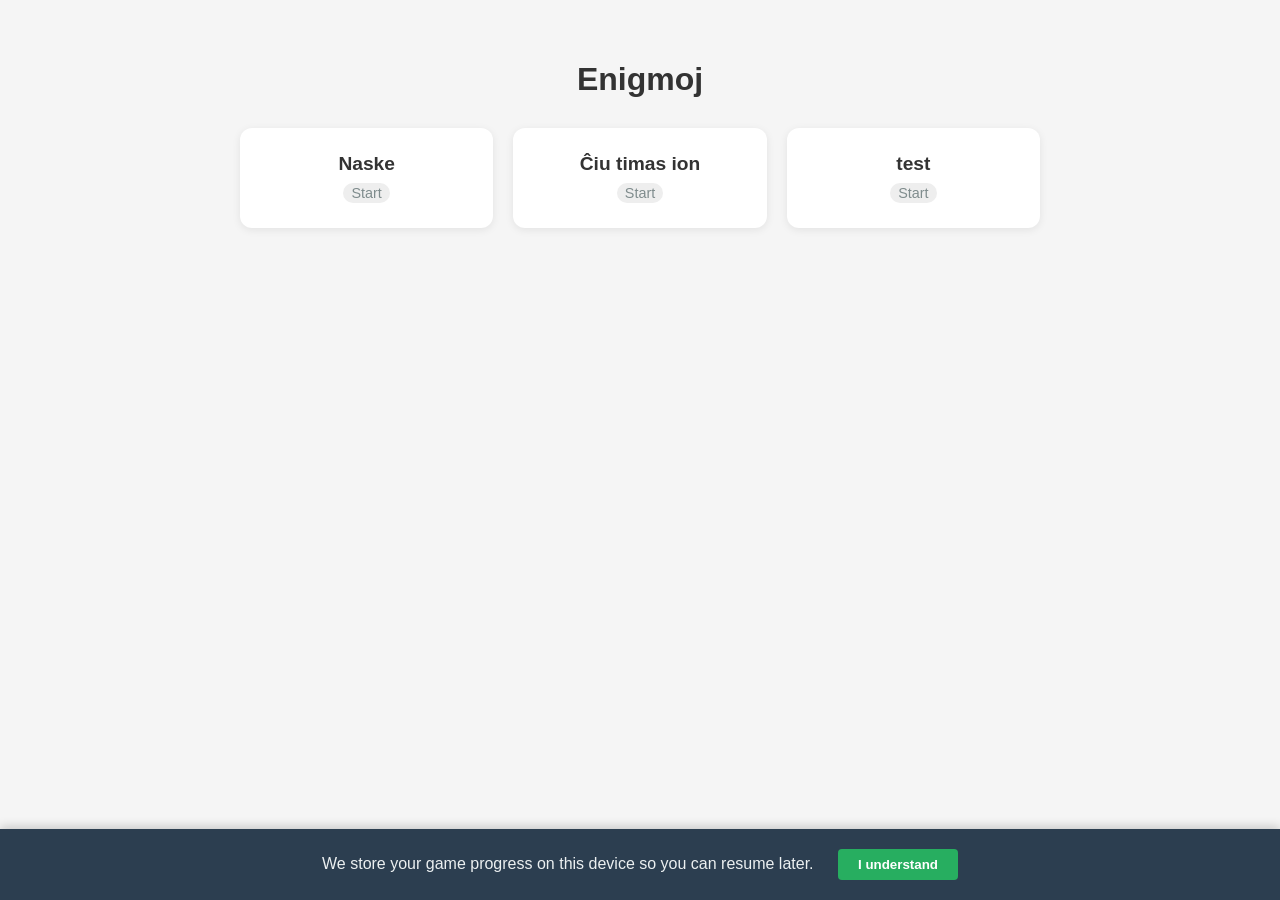
==== index.html @ 8e027ffd "update player" ====
<!DOCTYPE html>
<html lang="en">
<head>
    <meta charset="UTF-8">
    <meta name="viewport" content="width=device-width, initial-scale=1.0, interactive-widget=resizes-content">
    <title>Enigmoj Puzzles</title>
    <style>
       :root {
            --bg-body: #f5f5f5;
            --bg-card: #ffffff;
            --text-main: #333333;
            --text-secondary: #555555;
            --text-muted: #7f8c8d;
            --grid-border: #000000;
            --cell-bg: #ffffff;
            --cell-block: #000000;
            --input-focus: #bbdefb;
            --active-word: #e1f5fe;
            --active-clue-bg: #fff9c4;
            --active-clue-border: #fbc02d;
            --clue-filled: #8c8c8c;
            --keyboard-bg: #d1d5db;
            --key-bg: #ffffff;
            --key-text: #333333;
            --key-active: #eeeeee;
            --modal-bg: #fefefe;
            --modal-overlay: rgba(0,0,0,0.4);
            --progress-bg: #e0e0e0;
            --clue-bar-bg: #f5f5f5;
            --clue-bar-border: #cccccc;
            --menu-bg: #ffffff;
            --menu-hover: #f5f5f5;
        }

        [data-theme="dark"] {
            --bg-body: #121212;
            --bg-card: #1e1e1e;
            --text-main: #dddddd;
            --text-secondary: #b0b0b0;
            --text-muted: #a0a0a0;
            --grid-border: #000000;
            --cell-bg: #222222;
            --cell-block: #000000;
            --input-focus: #1565c0;
            --active-word: #263238;
            --active-clue-bg: #3e2723;
            --active-clue-border: #fbc02d;
            --clue-filled: #666666;
            --keyboard-bg: #333333;
            --key-bg: #424242;
            --key-text: #f0f0f0;
            --key-active: #616161;
            --modal-bg: #1e1e1e;
            --modal-overlay: rgba(0,0,0,0.7);
            --progress-bg: #424242;
            --clue-bar-bg: #1e1e1e;
            --clue-bar-border: #333333;
            --menu-bg: #1e1e1e;
            --menu-hover: #333333;
        }

        body {
            font-family: 'Segoe UI', Tahoma, Geneva, Verdana, sans-serif;
            max-width: 1200px;
            margin: 0 auto;
            padding: 20px;
            background: var(--bg-body);
            color: var(--text-main);
        }

        /* List View Styles */
        #list-view { max-width: 800px; margin: 0 auto; padding-top: 20px; }
        h1 { text-align: center; color: var(--text-main); margin-bottom: 30px; }
        .puzzle-list { display: grid; gap: 20px; grid-template-columns: repeat(auto-fill, minmax(250px, 1fr)); }
        
        /* View Visibility Toggles */
        #list-view, #game-view { display: none; }
        #list-view.active, #game-view.active { display: block; }

        .puzzle-card { 
            background: var(--bg-card); 
            padding: 25px; 
            border-radius: 12px; 
            box-shadow: 0 2px 8px rgba(0,0,0,0.08); 
            cursor: pointer;
            color: inherit; 
            transition: all 0.2s ease; 
            display: flex;
            flex-direction: column;
            justify-content: center;
            align-items: center;
            text-align: center;
            border: none;
            font: inherit;
            width: 100%;
            box-sizing: border-box;
        }
        .puzzle-card:hover { transform: translateY(-4px); box-shadow: 0 8px 16px rgba(0,0,0,0.12); }
        .puzzle-title { font-weight: bold; font-size: 1.2em; margin-bottom: 8px; color: var(--text-main); }
        .puzzle-status { color: var(--text-muted); font-size: 0.9em; background: var(--key-active); padding: 2px 8px; border-radius: 10px; }
        .puzzle-status.solved { background: #e8f5e9; color: #2e7d32; }

        /* Game View Styles */
        #game-layout {
            display: flex;
            gap: 30px;
            align-items: flex-start;
            margin-top: 20px;
        }

        #grid-container { user-select: none; }
        .crossword-grid {
            display: grid;
            background-color: var(--grid-border);
            border: 3px solid var(--grid-border);
            gap: 1px;
            --cell-size: max(36px, 600px / var(--grid-cols));
            grid-template-columns: repeat(var(--grid-cols), var(--cell-size));
            grid-template-rows: repeat(var(--grid-rows), var(--cell-size));
            margin: 0 auto;
            width: fit-content;
        }
        .cell {
            background-color: var(--cell-bg);
            position: relative;
            width: 100%;
            height: 100%;
        }
        .cell.block { background-color: var(--cell-block); }
        .cell-number {
            position: absolute;
            top: 1px;
            left: 2px;
            font-size: calc(var(--cell-size) * 0.28);
            line-height: 1;
            pointer-events: none;
            z-index: 1;
            color: var(--text-main);
        }
        .cell input {
            position: absolute;
            top: 0;
            left: 0;
            width: 100%;
            height: 100%;
            border: none;
            text-align: center;
            font-size: calc(var(--cell-size) * 0.55);
            text-transform: uppercase;
            background: transparent;
            outline: none;
            padding: 0;
            padding-top: 8px;
            font-weight: bold;
            color: var(--text-main);
            caret-color: transparent;
            box-sizing: border-box;
            touch-action: pan-y;
        }
        .cell input:focus { background-color: var(--input-focus); }
        .cell.active-word { background-color: var(--active-word); }

        #clues-container {
            flex: 1;
            display: flex;
            gap: 20px;
            max-height: 600px;
            overflow-y: auto;
        }
        .clue-column { flex: 1; }
        .clue-column h3 { border-bottom: 2px solid var(--text-main); padding-bottom: 5px; color: var(--text-main); }
        .clue-item {
            margin-bottom: 6px;
            font-size: 14px;
            line-height: 1.4;
            cursor: pointer;
            color: var(--text-main);
        }
        .clue-number { font-weight: bold; margin-right: 5px; }
        .clue-item.active-clue {
            background-color: var(--active-clue-bg);
            border-left: 4px solid var(--active-clue-border);
            padding-left: 4px;
        }
        .clue-item.clue-filled {
            color: var(--clue-filled);
        }

        .back-btn {
            background: none;
            border: none;
            color: var(--text-main);
            font-weight: bold;
            font-size: 1.1em;
            cursor: pointer;
            padding: 0;
            display: inline-flex;
            align-items: center;
        }
        .back-btn:hover { text-decoration: underline; }

        .game-header {
            display: flex;
            justify-content: space-between;
            align-items: center;
            margin-bottom: 10px;
        }
        
        /* Menu Styles */
        .menu-container {
            position: relative;
        }
        .hamburger-btn {
            background: none;
            border: none;
            font-size: 1.8em;
            cursor: pointer;
            padding: 5px 10px;
            color: var(--text-main);
        }
        .dropdown-menu {
            display: none;
            position: absolute;
            right: 0;
            top: 100%;
            background-color: var(--menu-bg);
            min-width: 180px;
            box-shadow: 0 4px 12px rgba(0,0,0,0.15);
            z-index: 100;
            border-radius: 8px;
            overflow: hidden;
        }
        .menu-item {
            display: block;
            width: 100%;
            padding: 12px 20px;
            text-align: left;
            border: none;
            background: none;
            cursor: pointer;
            font-size: 1em;
            color: var(--text-main);
            border-bottom: 1px solid var(--grid-border);
        }
        .menu-item:last-child { border-bottom: none; }
        .menu-item:hover { background-color: var(--menu-hover); }
        
        .cell input.correct { color: #2e7d32; }
        .cell input.incorrect { color: #c62828; }

        #progress-container {
            width: 100%;
            height: 4px;
            background-color: var(--progress-bg);
            margin-bottom: 20px;
            border-radius: 2px;
            overflow: hidden;
        }
        #progress-bar {
            height: 100%;
            background-color: #ffeb3b;
            width: 0%;
            transition: width 0.3s ease, background-color 0.3s ease;
        }

        #clue-bar {
            display: flex;
            align-items: center;
            justify-content: center;
            gap: 5px;
            margin-bottom: 20px;
        }
        #current-clue-display {
            text-align: center;
            font-size: .9em;
            min-height: 1.4em;
            flex: 1;
            display: flex;
            align-items: center;
            justify-content: center;
        }
        .clue-nav {
            background: none;
            border: none;
            font-size: 1.5em;
            cursor: pointer;
            color: var(--text-secondary);
            padding: 0 10px;
            user-select: none;
            display: none;
            align-items: center;
            justify-content: center;
            visibility: hidden;
        }
        .clue-nav:hover { color: var(--text-main); background-color: rgba(0,0,0,0.05); border-radius: 4px; }

        #consent-banner {
            position: fixed;
            bottom: 0;
            left: 0;
            right: 0;
            background: #2c3e50;
            color: #ecf0f1;
            padding: 20px;
            text-align: center;
            display: none;
            z-index: 1000;
            box-shadow: 0 -2px 10px rgba(0,0,0,0.2);
        }
        #consent-banner button {
            margin-left: 20px;
            padding: 8px 20px;
            background: #27ae60;
            color: white;
            border: none;
            border-radius: 4px;
            cursor: pointer;
            font-weight: bold;
        }
        #consent-banner button:hover { background: #2ecc71; }

        /* Modal Styles */
        .modal {
            display: none; 
            position: fixed; 
            z-index: 2000; 
            left: 0;
            top: 0;
            width: 100%; 
            height: 100%; 
            overflow: auto; 
            background-color: rgba(0,0,0,0.4); 
            align-items: center;
            justify-content: center;
        }
        .modal-content {
            background-color: #fefefe;
            margin: auto;
            padding: 30px;
            border-radius: 12px;
            text-align: center;
            box-shadow: 0 4px 20px rgba(0,0,0,0.2);
            max-width: 90%;
            width: 400px;
        }
        .modal-title { font-size: 1.5em; margin-bottom: 10px; font-weight: bold; }
        .modal-message { margin-bottom: 20px; color: #555; }
        .modal-btn {
            padding: 10px 20px;
            border: none;
            border-radius: 5px;
            cursor: pointer;
            font-weight: bold;
            font-size: 1em;
        }
        .modal-btn.success { background-color: #4caf50; color: white; }
        .modal-btn.warning { background-color: #ff9800; color: white; }
        .modal-btn.secondary { background-color: #757575; color: white; }
        .modal-btn.secondary:hover { background-color: #616161; }

        /* Virtual Keyboard Styles */
        #virtual-keyboard {
            display: none;
            position: fixed;
            bottom: 0;
            left: 0;
            right: 0;
            background: var(--keyboard-bg);
            padding: 5px;
            padding-bottom: calc(5px + env(safe-area-inset-bottom, 0px));
            z-index: 150;
            flex-direction: column;
            gap: 5px;
            box-shadow: 0 -2px 5px rgba(0,0,0,0.1);
        }
        #virtual-keyboard.active { display: flex; }
        .kb-row { display: flex; justify-content: center; gap: 4px; width: 100%; }
        .kb-key {
            background: var(--key-bg);
            border-radius: 4px;
            padding: 10px 0;
            flex: 1;
            text-align: center;
            font-weight: bold;
            cursor: pointer;
            user-select: none;
            box-shadow: 0 1px 2px rgba(0,0,0,0.2);
            font-size: 1.1em;
            color: var(--key-text);
            touch-action: manipulation;
        }
        .kb-key:active { background: var(--key-active); transform: translateY(1px); }
        .kb-key.wide { flex: 1.5; background: var(--key-active); }

        /* Adjustments when keyboard is active */
        body.kb-active {
            padding-bottom: calc(20px + var(--kb-height, 250px)) !important;
        }

        @media (max-width: 768px) {
            .game-header {
                flex-wrap: nowrap;
                gap: 5px;
            }
            .crossword-grid {
                grid-template-columns: repeat(var(--grid-cols), 1fr);
                grid-template-rows: auto;
                width: 100%;
                max-width: 600px;
            }
            .cell { width: auto; height: auto; aspect-ratio: 1 / 1; }
            #clues-container { display: none; }
            #game-layout { display: block; }
            body { padding: 10px; padding-bottom: 100px; }
            .game-header h2 { 
                font-size: 1.1em !important;
                width: auto;
                text-align: center;
                order: 0;
                flex: 1;
                white-space: nowrap;
                overflow: hidden;
                text-overflow: ellipsis;
            }
            .back-btn { font-size: 0.9em; padding: 6px 12px; }
            #clue-bar {
                padding: 15px 10px calc(15px + env(safe-area-inset-bottom, 0px));
                position: fixed;
                bottom: 0;
                left: 0;
                right: 0;
                background: var(--clue-bar-bg);
                border-top: 1px solid var(--clue-bar-border);
                z-index: 100;
                box-shadow: 0 -2px 4px rgba(0,0,0,0.1);
                margin: 0;
                transition: bottom 0.2s;
            }
            #current-clue-display {
                font-size: .9em;
                margin: 0;
            }
            body.kb-active #clue-bar {
                bottom: var(--kb-height, 0px);
            }
            /* Shrink grid to fit screen when keyboard is active */
            body.kb-active .crossword-grid {
                max-width: calc((100dvh - var(--kb-height, 250px) - var(--clue-height, 80px) - 110px) * (var(--grid-cols) / var(--grid-rows)));
            }
            body.kb-active .cell-number {
                font-size: clamp(6px, calc(15dvh / var(--grid-rows)), 10px);
            }
            .cell input {
                font-size: clamp(10px, calc(55vw / var(--grid-cols)), 32px);
            }
            .cell-number {
                font-size: clamp(8px, calc(25vw / var(--grid-cols)), 20px);
            }
            .clue-nav {
                display: flex;
            }
        }
    </style>
</head>
<body>
    <!-- LIST VIEW -->
    <div id="list-view" class="active">
        <h1>Enigmoj</h1>
        <div class="puzzle-list" id="puzzle-list"></div>
    </div>

    <!-- GAME VIEW -->
    <div id="game-view">
        <div class="game-header">
            <button class="back-btn" onclick="showList()">←</button>
            <h2 id="game-title" style="margin: 0; font-size: 2.5em; color: #333;"></h2>
            <div class="menu-container">
                <button class="hamburger-btn" onclick="toggleMenu()">☰</button>
                <div id="game-menu" class="dropdown-menu">
                    <button class="menu-item" onclick="revealWord(); toggleMenu()">Reveal Word</button>
                    <button class="menu-item" onclick="checkPuzzle(); toggleMenu()">Check Puzzle</button>
                    <button class="menu-item" onclick="clearChecks(); toggleMenu()">Clear Checks</button>
                    <button class="menu-item" onclick="toggleKeyboard(); toggleMenu()">Toggle Keyboard</button>
                    <button class="menu-item" onclick="toggleTheme(); toggleMenu()">Toggle Dark Mode</button>
                </div>
            </div>
        </div>
        <div id="progress-container">
            <div id="progress-bar"></div>
        </div>
        <div id="clue-bar">
            <button class="clue-nav" onclick="navigateClue(-1)">&lt;</button>
            <div id="current-clue-display"></div>
            <button class="clue-nav" onclick="navigateClue(1)">&gt;</button>
        </div>
        <div id="game-layout">
            <div id="grid-container"></div>
            <div id="clues-container">
                <div class="clue-column">
                    <h3>Across</h3>
                    <div id="across-clues"></div>
                </div>
                <div class="clue-column">
                    <h3>Down</h3>
                    <div id="down-clues"></div>
                </div>
            </div>
        </div>
        
        <!-- Virtual Keyboard -->
        <div id="virtual-keyboard"></div>
    </div>

    <div id="consent-banner">
        We store your game progress on this device so you can resume later.
        <button onclick="acceptConsent()">I understand</button>
    </div>

    <!-- COMPLETION MODAL -->
    <div id="completion-modal" class="modal">
        <div class="modal-content">
            <div id="modal-title" class="modal-title"></div>
            <div id="modal-message" class="modal-message"></div>
            <button id="modal-btn" class="modal-btn" onclick="closeModal()">Close</button>
        </div>
    </div>

    <!-- CONFIRMATION MODAL -->
    <div id="confirm-modal" class="modal">
        <div class="modal-content">
            <div id="confirm-title" class="modal-title"></div>
            <div id="confirm-message" class="modal-message"></div>
            <div style="margin-bottom: 20px; text-align: left; display: inline-block;">
                <label style="cursor: pointer; display: flex; align-items: center; justify-content: center;">
                    <input type="checkbox" id="confirm-dont-show" style="margin-right: 8px; width: auto; height: auto; position: static;">
                    Don't show this again
                </label>
            </div>
            <div style="display: flex; justify-content: center; gap: 10px;">
                <button class="modal-btn secondary" onclick="closeConfirmModal()">Cancel</button>
                <button id="confirm-action-btn" class="modal-btn success" onclick="executeConfirm()">Confirm</button>
            </div>
        </div>
    </div>

    <script>
        // --- PUZZLE DATA STORE ---
        // Paste your .ipuz (JSON) content directly into the 'data' properties below.
        const puzzleStore = {
            'Naske': {
                title: 'Naske',
                data: {"version":"http://ipuz.org/v1","kind":["http://ipuz.org/crossword#1"],"title":"Naske","copyright":"","author":"kartero","notes":"","dimensions":{"height":13,"width":13},"block":"#","empty":0,"puzzle":[[{"cell":1},{"cell":2},{"cell":3},{"cell":4},{"cell":5},"#",{"cell":6},{"cell":7},{"cell":8},{"cell":9},{"cell":10},{"cell":11},{"cell":12}],[{"cell":13},{"cell":0},{"cell":0},{"cell":0},{"cell":0},"#",{"cell":14},{"cell":0},{"cell":0},{"cell":0},{"cell":0},{"cell":0},{"cell":0}],[{"cell":15},{"cell":0},{"cell":0},{"cell":0},{"cell":0},"#",{"cell":16},{"cell":0},{"cell":0},{"cell":0},{"cell":0},{"cell":0},{"cell":0}],[{"cell":17},{"cell":0},{"cell":0},"#",{"cell":18},{"cell":19},{"cell":0},{"cell":0},{"cell":0},"#",{"cell":20},{"cell":0},{"cell":0}],["#","#","#",{"cell":21},{"cell":0},{"cell":0},{"cell":0},{"cell":0},{"cell":0},{"cell":22},"#","#","#"],[{"cell":23},{"cell":24},{"cell":25},{"cell":0},{"cell":0},{"cell":0},{"cell":0},"#",{"cell":26},{"cell":0},{"cell":27},{"cell":28},{"cell":29}],[{"cell":30},{"cell":0},{"cell":0},{"cell":0},"#","#","#","#","#",{"cell":31},{"cell":0},{"cell":0},{"cell":0}],[{"cell":32},{"cell":0},{"cell":0},{"cell":0},{"cell":33},"#",{"cell":34},{"cell":35},{"cell":36},{"cell":0},{"cell":0},{"cell":0},{"cell":0}],["#","#","#",{"cell":37},{"cell":0},{"cell":38},{"cell":0},{"cell":0},{"cell":0},{"cell":0},"#","#","#"],[{"cell":39},{"cell":40},{"cell":41},"#",{"cell":42},{"cell":0},{"cell":0},{"cell":0},{"cell":0},"#",{"cell":43},{"cell":44},{"cell":45}],[{"cell":46},{"cell":0},{"cell":0},{"cell":47},{"cell":0},{"cell":0},{"cell":0},"#",{"cell":48},{"cell":49},{"cell":0},{"cell":0},{"cell":0}],[{"cell":50},{"cell":0},{"cell":0},{"cell":0},{"cell":0},{"cell":0},{"cell":0},"#",{"cell":51},{"cell":0},{"cell":0},{"cell":0},{"cell":0}],[{"cell":52},{"cell":0},{"cell":0},{"cell":0},{"cell":0},{"cell":0},{"cell":0},"#",{"cell":53},{"cell":0},{"cell":0},{"cell":0},{"cell":0}]],"solution":[["P","A","R","I","Ĝ","#","S","T","A","M","P","F","I"],["U","R","I","N","A","#","K","A","N","A","L","E","T"],["B","A","N","A","N","#","O","P","E","R","E","T","A"],["L","O","G","#","G","O","T","I","K","#","B","O","L"],["#","#","#","L","A","V","U","R","S","O","#","#","#"],["A","L","I","U","L","O","J","#","O","P","I","A","T"],["S","E","N","D","#","#","#","#","#","I","N","T","U"],["O","K","D","E","K","#","S","L","A","N","G","A","J"],["#","#","#","M","U","Z","E","U","M","I","#","#","#"],["I","T","A","#","K","I","S","A","N","#","J","A","M"],["G","A","S","T","U","B","O","#","O","F","E","R","E"],["A","L","T","E","R","E","N","#","K","U","S","E","N"],["S","K","R","A","B","L","O","#","T","R","A","N","S"]],"clues":{"Across":[[1,"Nupt'"],[6,"Indiki la akuzativon Kataline"],[13,"Flava kiel elfluaĵo"],[14,"Malgranda artefarita akvovoj'"],[15,"<i>Andy Warhol</i>-aĵo"],[16,"Tia, kia <i>Orfeo en suba mondo</i>"],[17,"Altir'"],[18,"Konstru-stil' ema uzi vitralon"],[20,"Gasiĝ'"],[21,"La maskoto de Toronto"],[23,"Mal-ni"],[26,"Dormiga drog'"],[30,"Se vi ____is malsaĝulon, ____u kontrolon."],[31,"Instinkt'"],[32,"Hidrargo, protone"],[34,"Rafaj"],[37,"Ĉeesti <i>ROM</i>-on"],[39,"28-Horizontala ___ aspekt-diskuto"],[42,"Buŝtuŝan"],[43,"Kiu perdis la kapon, ne bezonas ___ ĉapon"],[46,"Pipo"],[48,"Sindone"],[50,"Kien finfine iras aviadilo"],[51,"Remburita sak'"],[52,"Literludo"],[53,"Li jam estas _____ montoj kaj maro"]],"Down":[[1,"Bierej'"],[2,"Brilkolora papago"],[3,"1-Horizontala indik'"],[4,"Maliĉa"],[5,"La arbar' de Borneo"],[6,"Land' de Auld"],[7,"Rostrulet'"],[8,"Enpreno de fremda tereno"],[9,"___o ĉiujn riverojn ricevas kaj tamen ne krevas"],[10,"Prolet'"],[11,"Embrio"],[12,"Hom' kiel <i>Carlo Minnaja</i>, <i>Giorgio Silfer</i>, aŭ <i>Renato Corsetti</i>"],[19,"Unu ___ malbona tutan manĝon difektas"],[21,"Petol'"],[22,"Vera _____o montriĝas en ebrio"],[23,"Inter reĝo kaj du"],[24,"Langpalp'"],[25,"Fruktodon'"],[27,"Entenil'"],[28,"___ 39-Horizontala aspekt-diskuto"],[29,"La \"___\" de sinjoroj estas multe da horoj"],[33,"Metropol' fama pro specifa dolĉaĵo"],[34,"Kruro, parolante pri insektoj"],[35,"Unu el la redaktantoj de <i>Usona Esperantisto</i>"],[36,"Okazaĵ' ĉe IJK dum ĉe la UK oni dormas"],[38,"Martes'"],[39,"Faras ke iu fari"],[40,"Barbira polvor'"],[41,"Ĉielaĵ'"],[43,"Konfirma"],[44,"<i>Scotiabank</i>-konstruaĵ'"],[45,"Homopart' per kiu oni volas"],[47,"Nekafa"],[49,"Ĉasputor'"]]}}
            },
            'ĉiu_timas_ion': {
                title: 'Ĉiu timas ion',
                data: {"version":"http://ipuz.org/v1","kind":["http://ipuz.org/crossword#1"],"title":"Ĉiu timas ion","copyright":"","author":"Kartero WILLIAMS","notes":"","dimensions":{"height":15,"width":15},"block":"#","empty":0,"puzzle":[[{"cell":1},{"cell":2},{"cell":3},{"cell":4},"#","#",{"cell":5},{"cell":6},{"cell":7},"#","#",{"cell":8},{"cell":9},{"cell":10},{"cell":11}],[{"cell":12},{"cell":0},{"cell":0},{"cell":0},"#","#",{"cell":13},{"cell":0},{"cell":0},"#",{"cell":14},{"cell":0},{"cell":0},{"cell":0},{"cell":0}],[{"cell":15},{"cell":0},{"cell":0},{"cell":0},"#",{"cell":16},{"cell":0},{"cell":0},{"cell":0},{"cell":17},{"cell":0},{"cell":0},{"cell":0},{"cell":0},{"cell":0}],["#",{"cell":18},{"cell":0},{"cell":0},{"cell":19},{"cell":0},"#","#",{"cell":20},{"cell":0},{"cell":0},{"cell":0},"#","#","#"],["#",{"cell":21},{"cell":0},{"cell":0},{"cell":0},{"cell":0},{"cell":22},{"cell":0},{"cell":0},{"cell":0},{"cell":0},{"cell":0},{"cell":23},{"cell":24},{"cell":25}],["#","#","#",{"cell":26},{"cell":0},{"cell":0},{"cell":0},"#","#","#","#","#",{"cell":27},{"cell":0},{"cell":0}],[{"cell":28},{"cell":29},{"cell":30},{"cell":0},{"cell":0},{"cell":0},{"cell":0},{"cell":31},{"cell":32},{"cell":33},"#","#",{"cell":34},{"cell":0},{"cell":0}],[{"cell":35},{"cell":0},{"cell":0},"#",{"cell":36},{"cell":0},{"cell":0},{"cell":0},{"cell":0},{"cell":0},{"cell":37},"#",{"cell":38},{"cell":0},{"cell":0}],[{"cell":39},{"cell":0},{"cell":0},"#","#",{"cell":40},{"cell":0},{"cell":0},{"cell":0},{"cell":0},{"cell":0},{"cell":41},{"cell":0},{"cell":0},{"cell":0}],[{"cell":42},{"cell":0},{"cell":0},"#","#","#","#","#",{"cell":43},{"cell":0},{"cell":0},{"cell":0},"#","#","#"],[{"cell":44},{"cell":0},{"cell":0},{"cell":45},{"cell":46},{"cell":47},{"cell":48},{"cell":0},{"cell":0},{"cell":0},{"cell":0},{"cell":0},{"cell":49},{"cell":50},"#"],["#","#","#",{"cell":51},{"cell":0},{"cell":0},{"cell":0},"#","#",{"cell":52},{"cell":0},{"cell":0},{"cell":0},{"cell":0},"#"],[{"cell":53},{"cell":54},{"cell":55},{"cell":0},{"cell":0},{"cell":0},{"cell":0},{"cell":56},{"cell":57},{"cell":0},"#",{"cell":58},{"cell":0},{"cell":0},{"cell":59}],[{"cell":60},{"cell":0},{"cell":0},{"cell":0},{"cell":0},"#",{"cell":61},{"cell":0},{"cell":0},"#","#",{"cell":62},{"cell":0},{"cell":0},{"cell":0}],[{"cell":63},{"cell":0},{"cell":0},{"cell":0},"#","#",{"cell":64},{"cell":0},{"cell":0},"#","#",{"cell":65},{"cell":0},{"cell":0},{"cell":0}]],"solution":[["P","U","L","S","#","#","T","I","A","#","#","L","A","M","A"],["A","V","I","A","#","#","R","A","N","#","K","I","R","A","S"],["R","U","B","L","#","L","I","M","G","A","R","D","E","J","O"],["#","L","A","I","K","A","#","#","O","L","E","I","#","#","#"],["#","A","N","K","A","Ŭ","P","O","R","D","I","A","B","L","O"],["#","#","#","O","J","D","I","#","#","#","#","#","R","I","Z"],["T","R","A","K","U","I","R","I","T","A","#","#","E","T","O"],["I","E","N","#","T","R","I","P","O","L","O","#","M","O","N"],["B","A","T","#","#","E","K","S","P","E","D","I","S","T","O"],["E","G","O","#","#","#","#","#","A","Z","E","N","#","#","#"],["T","O","N","D","R","O","E","K","Z","I","S","T","A","S","#"],["#","#","#","N","E","N","I","#","#","L","O","R","N","O","#"],["S","E","N","E","L","I","R","E","J","O","#","I","G","L","O"],["E","K","I","P","O","#","I","R","I","#","#","G","L","O","R"],["L","U","T","R","#","#","K","O","D","#","#","I","O","N","A"]],"clues":{"Across":[[1,"batad' de la arterioj kaŭzita de sangofluo"],[5,"kia estas la vivo"],[8,"Tibetlingva titol' de altrangaj bikŝuoj, la ĉefa de tiuj estas la Dalai-____o"],[12,"Rilata al aerveturado"],[13,"Amfibia best' kiu princiĝas je kiso"],[14,"Komplet' de kavaliro"],[15,"Valut' en Rusujo"],[16,"Enirloko de lando"],[18,"Nefakula"],[20,"Ŝmiri per grasa likvo"],[21,"______________ [44 Horizontale] (ĉiu timas ion)"],[26,"Meldu' kiu ŝatas vinberojn"],[27,"Gren' kultivata en malprofunde inunditaj kampoj"],[28,"Tutpretigita por manĝado"],[34,"Unu literumo de la sepa litero de la greka alfabeto."],[35,"Ialoken"],[36,"Ĉefurbo de Libio"],[38,"Pagil'"],[39,"Frap'"],[40,"Profesiul' pri plusendado"],[42,"Individua mem-konsci': alinome La Mi'"],[43,"____' al ____o riproĉas malsaĝon"],[44,"[21 Horizontale] _________ (ĉiu timas ion)"],[51,"Malajn-"],[52,"Ilo por vidi foraĵojn"],[53,"Nesolvebla situacio"],[58,"Dom' el glacio"],[60,"Ilaro de profesio"],[61,"Neĉi-tieiĝi"],[62,"Admir' kaj aprez' meritita"],[63,"Naĝema kuzo de la mustelo"],[64,"Signosistem'"],[65,"Modalo de \"Let It Be\""]],"Down":[[1,"Duop'"],[2,"Tia kia la ro en germanujo kaj francujo"],[3,"Ŝtat' kies flago prezentas cedron"],[4,"Kurioza krustul' kiu fojfoje troviĝas ĉe rando de koktelglaso"],[5,"Ŝiru vin en du partojn, la mondo ___an postulos"],[6,"Ne nun, sed ___"],[7,"Emoci' kiun montras \"La Ŝriko\" farita de edvardo MUNCH"],[8,"Modalo de \"Dreams\""],[9,"Esperanta renkontiĝo okazanta en N.A. dum Oktobro"],[10,"Printempa monat'"],[11,"Ludpeco kiu samtempe plejaltas kaj plejmalaltas"],[14,"Estigi"],[16,"Kiel oni raportas"],[17,"Muzikinstrument' inter violono kaj violonĉelo"],[19,"Pilotej'"],[22,"Verspied' senakcenta"],[23,"Haltigil'"],[24,"Maltroig'"],[25,"Oksigeno trioble"],[28,"Land' nordflanke de Himalajo"],[29,"Efiko de efikito"],[30,"_____i Graboski"],[31,"Gravurema koleopter' invada en Aŭstralio"],[32,"Juvelŝton' per kies nomo titoliĝis filmo de aflredo HITCHCOCK en 1969"],[33,"Instrumento por glatigi la internon de boraĵo aŭ cilindro"],[37,"Perlo de la Nigra Maro"],[41,"insidi"],[45,"River' tra Kijivo"],[46,"Stango kuŝanta sur ŝpaloj"],[47,"___ parolas esperanton"],[48,"Liev ____sson: la unua eŭropano en ameriko, norvegliterume"],[49,"Naciec' de marjorie BOUTLAN"],[50,"Patr' de demokratio"],[53,"Rajdŝeg'"],[54,"Ĉu ni ___?"],[55,"Fungaspekta metala fiksil'"],[56,"-atomo"],[57,"Judgermana lingv'"],[59,"___ ŝlosilo ĉiun pordon malfermas"]]}}
            },
                'kvarkvar': {
                title: 'test',
                data: {"version":"http://ipuz.org/v1","kind":["http://ipuz.org/crossword#1"],"title":"Untitled Project","copyright":"© 2025","author":"","notes":"","dimensions":{"height":4,"width":4},"block":"#","empty":0,"puzzle":[[{"cell":1},{"cell":2},{"cell":3},{"cell":4}],[{"cell":5},{"cell":0},{"cell":0},{"cell":0}],[{"cell":6},{"cell":0},{"cell":0},{"cell":0}],[{"cell":7},{"cell":0},{"cell":0},{"cell":0}]],"solution":[["A","B","C","D"],["A","B","C","D"],["A","B","C","D"],["A","B","C","D"]],"clues":{"Across":[[1,""],[5,""],[6,""],[7,""]],"Down":[[1,""],[2,""],[3,""],[4,""]]}}
           },
        };

        // --- APP LOGIC ---
        const listView = document.getElementById('list-view');
        const gameView = document.getElementById('game-view');
        const gridContainer = document.getElementById('grid-container');
        const acrossContainer = document.getElementById('across-clues');
        const downContainer = document.getElementById('down-clues');

        let currentPuzzleData = null;
        let currentPuzzleId = null;
        let currentDirection = 'across';
        let justFocused = false;
        let lastActiveCell = null;
        let lastFilledCount = 0;
        let virtualKeyboardEnabled = localStorage.getItem('cw_virtual_keyboard') === 'true';

        // Initialize List
        function initList() {
            const container = document.getElementById('puzzle-list');
            container.innerHTML = '';
            
            Object.keys(puzzleStore).forEach(key => {
                const p = puzzleStore[key];
                const btn = document.createElement('button');
                btn.className = 'puzzle-card';
                btn.onclick = () => loadGame(key);
                
                // Check progress
                const savedJson = localStorage.getItem('cw_progress_' + key);
                let status = 'Start';

                if (savedJson) {
                    const savedState = JSON.parse(savedJson);
                    const filledCount = Object.keys(savedState).length;
                    
                    let totalCells = 0;
                    let correctCount = 0;
                    if (p.data && p.data.puzzle) {
                        p.data.puzzle.forEach(row => {
                            row.forEach(cell => {
                                let isBlock = cell === '#' || cell === null;
                                if (typeof cell === 'object' && cell !== null && cell.style && cell.style.shapebg === 'circle') {
                                    isBlock = false; 
                                }
                                if (!isBlock) {
                                    totalCells++;
                                    // Check correctness for status
                                    // Note: We need to find coordinates. This simple loop assumes standard grid iteration order matches logic elsewhere, 
                                    // but savedState uses "r,c" keys.
                                }
                            });
                        });
                        
                        // Re-iterate to check correctness using coordinates
                        p.data.puzzle.forEach((row, r) => {
                            row.forEach((cell, c) => {
                                let isBlock = cell === '#' || cell === null;
                                if (typeof cell === 'object' && cell !== null && cell.style && cell.style.shapebg === 'circle') isBlock = false;
                                if (!isBlock) {
                                    const val = savedState[`${r},${c}`];
                                    if (val && p.data.solution && p.data.solution[r][c] && val.toUpperCase() === String(p.data.solution[r][c]).toUpperCase()) {
                                        correctCount++;
                                    }
                                }
                            });
                        });
                    }

                    if (totalCells > 0 && filledCount >= totalCells) {
                        if (correctCount === totalCells) status = 'Solved!';
                        else status = 'Filled (Incorrect)';
                    } else {
                        status = 'In Progress';
                    }
                }

                const statusClass = status === 'Solved!' ? 'puzzle-status solved' : 'puzzle-status';

                btn.innerHTML = `
                    <div class="puzzle-title">${p.title}</div>
                    <div class="${statusClass}">${status}</div>
                `;
                container.appendChild(btn);
            });
        }

        function showList(updateUrl = true) {
            gameView.classList.remove('active');
            listView.classList.add('active');
            initList(); // Refresh statuses
            if (updateUrl) {
                history.pushState(null, '', window.location.pathname);
            }
        }

        function loadGame(id, updateUrl = true) {
            const record = puzzleStore[id];
            if (!record || !record.data) {
                alert("Puzzle data not found! Please edit index.html and paste the JSON content into the puzzleStore object.");
                return;
            }

            currentPuzzleId = id;
            currentPuzzleData = parseIpuz(record.data);
            document.getElementById('game-title').textContent = record.title;
            lastFilledCount = 0;
            lastActiveCell = null;
            document.getElementById('current-clue-display').textContent = '';
            document.querySelectorAll('.clue-nav').forEach(btn => btn.style.visibility = 'hidden');
            
            renderPuzzle(currentPuzzleData);
            loadProgress();
            updateProgressBar();
            
            listView.classList.remove('active');
            gameView.classList.add('active');

            // Calculate max height for clues to prevent layout shifts
            adjustClueDisplayHeight();

            // Recalculate keyboard height now that the view is visible
            if (virtualKeyboardEnabled) {
                updateKeyboardState();
            }
            
            if (updateUrl) {
                history.pushState({id: id}, '', '?id=' + id);
            }
        }

        // --- IPUZ Parser ---
        function parseIpuz(json) {
            return {
                width: json.dimensions.width,
                height: json.dimensions.height,
                grid: json.puzzle,
                solution: json.solution,
                clues: {
                    across: json.clues.Across || json.clues.across,
                    down: json.clues.Down || json.clues.down
                }
            };
        }

        // --- Renderer ---
        function renderPuzzle(data) {
            gridContainer.innerHTML = '';
            const gridEl = document.createElement('div');
            gridEl.className = 'crossword-grid';
            gridEl.style.setProperty('--grid-cols', data.width);
            gridEl.style.setProperty('--grid-rows', data.height);

            data.grid.forEach((row, rIndex) => {
                row.forEach((cellData, cIndex) => {
                    const cell = document.createElement('div');
                    let isBlock = cellData === '#' || cellData === null;
                    if (typeof cellData === 'object' && cellData !== null && cellData.style && cellData.style.shapebg === 'circle') {
                        isBlock = false; 
                    }
                    
                    if (isBlock) {
                        cell.className = 'cell block';
                    } else {
                        cell.className = 'cell';
                        let num = (typeof cellData === 'object') ? cellData.cell : cellData;
                        if (num && num !== 0) {
                            const numSpan = document.createElement('span');
                            numSpan.className = 'cell-number';
                            numSpan.textContent = num;
                            cell.appendChild(numSpan);
                        }
                        const input = document.createElement('input');
                        input.dataset.row = rIndex;
                        input.dataset.col = cIndex;
                        if (virtualKeyboardEnabled) input.setAttribute('inputmode', 'none');
                        cell.appendChild(input);
                    }
                    gridEl.appendChild(cell);
                });
            });
            gridContainer.appendChild(gridEl);

            const renderClueList = (arr, container, direction) => {
                container.innerHTML = '';
                if (!arr) return;
                arr.forEach(clue => {
                    const div = document.createElement('div');
                    div.id = `clue-${direction}-${clue[0]}`;
                    div.className = 'clue-item';
                    div.innerHTML = `<span class="clue-number">${clue[0]}</span> ${clue[1]}`;
                    container.appendChild(div);
                });
            };

            renderClueList(data.clues.across, acrossContainer, 'across');
            renderClueList(data.clues.down, downContainer, 'down');
        }

        // --- Interaction Logic ---
        gridContainer.addEventListener('focusin', (e) => {
            if (e.target.tagName === 'INPUT') {
                justFocused = true;
                lastActiveCell = e.target;
                updateHighlights(e.target);
                setTimeout(() => justFocused = false, 200);
            }
        });

        gridContainer.addEventListener('click', (e) => {
            if (e.target.tagName === 'INPUT') {
                if (!justFocused && document.activeElement === e.target) {
                    currentDirection = currentDirection === 'across' ? 'down' : 'across';
                    updateHighlights(e.target);
                }
            }
        });

        gridContainer.addEventListener('keydown', (e) => {
            if (e.target.tagName !== 'INPUT') return;
            const r = parseInt(e.target.dataset.row);
            const c = parseInt(e.target.dataset.col);
            let moved = false;

            switch (e.key) {
                case 'ArrowUp':
                    if (currentDirection === 'across') currentDirection = 'down';
                    else moved = moveFocus(r - 1, c) || jumpToPreviousClue(r, c, 'down');
                    break;
                case 'ArrowDown':
                    if (currentDirection === 'across') currentDirection = 'down';
                    else moved = moveFocus(r + 1, c) || jumpToNextClue(r, c, 'down');
                    break;
                case 'ArrowLeft':
                    if (currentDirection === 'down') currentDirection = 'across';
                    else moved = moveFocus(r, c - 1) || jumpToPreviousClue(r, c, 'across');
                    break;
                case 'ArrowRight':
                    if (currentDirection === 'down') currentDirection = 'across';
                    else moved = moveFocus(r, c + 1) || jumpToNextClue(r, c, 'across');
                    break;
                case 'Backspace':
                    if (e.target.value === '') {
                        if (currentDirection === 'across') {
                            moved = moveFocus(r, c - 1) || jumpToPreviousClue(r, c, 'across');
                        } else {
                            moved = moveFocus(r - 1, c) || jumpToPreviousClue(r, c, 'down');
                        }
                    } else {
                        e.target.value = '';
                        saveProgress();
                        updateProgressBar(true);
                    }
                    break;
            }
            if (!moved) updateHighlights(e.target);
        });

        gridContainer.addEventListener('input', (e) => {
            if (e.target.tagName !== 'INPUT') return;
            
            if (e.data) {
                e.target.value = e.data.slice(-1);
            } else if (e.target.value.length > 1) {
                e.target.value = e.target.value.slice(-1);
            }
            
            e.target.classList.remove('correct', 'incorrect');
            saveProgress();
            updateProgressBar(true);
            const r = parseInt(e.target.dataset.row);
            const c = parseInt(e.target.dataset.col);
            if (e.target.value.length > 0) {
                if (currentDirection === 'across') moveFocus(r, c + 1) || jumpToNextClue(r, c, 'across');
                else moveFocus(r + 1, c) || jumpToNextClue(r, c, 'down');
            }
        });

        function moveFocus(r, c) {
            const nextInput = document.querySelector(`input[data-row="${r}"][data-col="${c}"]`);
            if (nextInput) {
                nextInput.focus({ preventScroll: true });
                return true;
            }
            return false;
        }

        function jumpToNextClue(r, c, dir) {
            const currentNum = findClueNumber(r, c, dir);
            if (!currentNum) return false;
            const clueList = currentPuzzleData.clues[dir];
            const currentIndex = clueList.findIndex(item => item[0] == currentNum);
            if (currentIndex === -1) return false;
            const nextIndex = (currentIndex + 1) % clueList.length;
            const nextNum = clueList[nextIndex][0];
            
            for(let y=0; y<currentPuzzleData.height; y++) {
                for(let x=0; x<currentPuzzleData.width; x++) {
                    const cell = currentPuzzleData.grid[y][x];
                    let cellNum = (typeof cell === 'object' && cell !== null) ? cell.cell : cell;
                    if (cellNum == nextNum) return moveFocus(y, x);
                }
            }
            return false;
        }

        function jumpToPreviousClue(r, c, dir) {
            const currentNum = findClueNumber(r, c, dir);
            if (!currentNum) return false;

            const clueList = currentPuzzleData.clues[dir];
            const currentIndex = clueList.findIndex(item => item[0] == currentNum);
            
            if (currentIndex === -1) return false;

            const prevIndex = (currentIndex - 1 + clueList.length) % clueList.length;
            const prevClue = clueList[prevIndex];
            const prevNum = prevClue[0];

            // Find coordinates of the start of the previous clue
            for(let startY=0; startY<currentPuzzleData.height; startY++) {
                for(let startX=0; startX<currentPuzzleData.width; startX++) {
                    const cell = currentPuzzleData.grid[startY][startX];
                    let cellNum = (typeof cell === 'object' && cell !== null) ? cell.cell : cell;
                    
                    if (cellNum == prevNum) {
                        // Found the start of the previous word. Now find its end to focus on.
                        let endR = startY, endC = startX;
                        while(true) {
                            const nextR = dir === 'across' ? endR : endR + 1;
                            const nextC = dir === 'across' ? endC + 1 : endC;
                            if (nextR >= currentPuzzleData.height || nextC >= currentPuzzleData.width || currentPuzzleData.grid[nextR][nextC] === '#' || currentPuzzleData.grid[nextR][nextC] === null) break;
                            endR = nextR; endC = nextC;
                        }
                        return moveFocus(endR, endC);
                    }
                }
            }
            return false;
        }

        function updateHighlights(input) {
            document.querySelectorAll('.active-clue').forEach(el => el.classList.remove('active-clue'));
            document.querySelectorAll('.cell.active-word').forEach(el => el.classList.remove('active-word'));
            const r = parseInt(input.dataset.row);
            const c = parseInt(input.dataset.col);
            const clueNum = findClueNumber(r, c, currentDirection);
            highlightWord(r, c, currentDirection);
            
            const display = document.getElementById('current-clue-display');
            const navButtons = document.querySelectorAll('.clue-nav');
            
            if (clueNum) {
                const clueEl = document.getElementById(`clue-${currentDirection}-${clueNum}`);
                if (clueEl) {
                    clueEl.classList.add('active-clue');
                    if (clueEl.offsetParent !== null) {
                        clueEl.scrollIntoView({ behavior: 'smooth', block: 'nearest' });
                    }
                }
                
                const clueData = currentPuzzleData.clues[currentDirection].find(x => x[0] == clueNum);
                if (clueData) {
                    display.innerHTML = `<span>${clueNum}${currentDirection.charAt(0).toUpperCase()}: ${clueData[1]}</span>`;
                }
                navButtons.forEach(btn => btn.style.visibility = 'visible');
            } else {
                display.textContent = '';
                navButtons.forEach(btn => btn.style.visibility = 'hidden');
            }
        }

        function highlightWord(r, c, dir) {
            let currR = r, currC = c;
            while (true) {
                let prevR = dir === 'across' ? currR : currR - 1;
                let prevC = dir === 'across' ? currC - 1 : currC;
                if (!document.querySelector(`input[data-row="${prevR}"][data-col="${prevC}"]`)) break;
                currR = prevR; currC = prevC;
            }
            while (true) {
                const input = document.querySelector(`input[data-row="${currR}"][data-col="${currC}"]`);
                if (!input) break;
                input.parentElement.classList.add('active-word');
                if (dir === 'across') currC++; else currR++;
            }
        }

        function findClueNumber(r, c, dir) {
            if (!currentPuzzleData) return null;
            let currR = r, currC = c;
            while (true) {
                if (currR < 0 || currC < 0) break;
                const cellData = currentPuzzleData.grid[currR][currC];
                const isBlock = cellData === '#' || cellData === null;
                if (isBlock) break;
                let num = (typeof cellData === 'object') ? cellData.cell : cellData;
                if (num && num !== 0) {
                    const prevR = dir === 'across' ? currR : currR - 1;
                    const prevC = dir === 'across' ? currC - 1 : currC;
                    let isStart = false;
                    if (prevR < 0 || prevC < 0) isStart = true;
                    else {
                        const prevCell = currentPuzzleData.grid[prevR][prevC];
                        if (prevCell === '#' || prevCell === null) isStart = true;
                    }
                    if (isStart) return num;
                }
                if (dir === 'across') currC--; else currR--;
            }
            return null;
        }

        function adjustClueDisplayHeight() {
            if (!currentPuzzleData) return;
            const display = document.getElementById('current-clue-display');
            const clueBar = document.getElementById('clue-bar');
            const originalText = display.innerHTML;
            const originalDisplay = display.style.display;
            
            display.style.height = ''; 
            display.style.display = 'block';
            display.innerHTML = '';
            
            ['across', 'down'].forEach(dir => {
                const clues = currentPuzzleData.clues[dir];
                if (clues) {
                    clues.forEach(clue => {
                        const div = document.createElement('div');
                        div.innerHTML = `${clue[0]}${dir.charAt(0).toUpperCase()}: ${clue[1]}`;
                        display.appendChild(div);
                    });
                }
            });
            
            let maxH = 0;
            Array.from(display.children).forEach(child => {
                maxH = Math.max(maxH, child.offsetHeight);
            });
            
            display.innerHTML = originalText;
            display.style.display = originalDisplay;
            display.style.height = maxH + 'px';

            if (clueBar) {
                const fullHeight = clueBar.offsetHeight;
                document.documentElement.style.setProperty('--clue-height', fullHeight + 'px');
            }
        }

        function checkPuzzle() {
            if (!currentPuzzleData || !currentPuzzleData.solution) return;

            if (localStorage.getItem('cw_suppress_check_confirm')) {
                doCheckPuzzle();
                return;
            }
            
            showConfirmModal(
                "Check Puzzle?",
                "Are you sure? This will verify your current answers against the solution. Incorrect letters will be marked in red.",
                () => {
                    if (document.getElementById('confirm-dont-show').checked) {
                        localStorage.setItem('cw_suppress_check_confirm', 'true');
                    }
                    doCheckPuzzle();
                }
            );
        }

        function doCheckPuzzle() {
            document.querySelectorAll('.cell input').forEach(input => {
                const r = parseInt(input.dataset.row);
                const c = parseInt(input.dataset.col);
                const val = input.value.toUpperCase();
                const sol = currentPuzzleData.solution[r][c];
                
                input.classList.remove('correct', 'incorrect');
                
                if (val) {
                    if (val === String(sol).toUpperCase()) input.classList.add('correct');
                    else input.classList.add('incorrect');
                }
            });
        }

        function clearChecks() {
            document.querySelectorAll('.cell input').forEach(input => {
                input.classList.remove('correct', 'incorrect');
            });
        }

        function revealWord() {
            if (!currentPuzzleData || !currentPuzzleData.solution || !lastActiveCell) return;

            if (localStorage.getItem('cw_suppress_reveal_confirm')) {
                doRevealWord();
                return;
            }

            showConfirmModal(
                "Reveal Word?",
                "Are you sure? This will fill in the currently selected word with the correct answer. This cannot be undone.",
                () => {
                    if (document.getElementById('confirm-dont-show').checked) {
                        localStorage.setItem('cw_suppress_reveal_confirm', 'true');
                    }
                    doRevealWord();
                }
            );
        }

        function doRevealWord() {
            
            const r = parseInt(lastActiveCell.dataset.row);
            const c = parseInt(lastActiveCell.dataset.col);
            const dir = currentDirection;

            // Find start of the word by walking backwards
            let currR = r;
            let currC = c;
            
            while (true) {
                let prevR = dir === 'across' ? currR : currR - 1;
                let prevC = dir === 'across' ? currC - 1 : currC;
                
                if (!document.querySelector(`input[data-row="${prevR}"][data-col="${prevC}"]`)) break;
                
                currR = prevR;
                currC = prevC;
            }

            // Walk forwards and fill
            while (true) {
                const input = document.querySelector(`input[data-row="${currR}"][data-col="${currC}"]`);
                if (!input) break;

                if (currentPuzzleData.solution[currR] && currentPuzzleData.solution[currR][currC]) {
                    input.value = currentPuzzleData.solution[currR][currC];
                    input.classList.remove('correct', 'incorrect');
                }

                if (dir === 'across') currC++;
                else currR++;
            }
            
            saveProgress();
            updateProgressBar(true);
        }

        function saveProgress() {
            if (!currentPuzzleId) return;
            const state = {};
            document.querySelectorAll('.cell input').forEach(input => {
                if (input.value) state[`${input.dataset.row},${input.dataset.col}`] = input.value;
            });
            localStorage.setItem('cw_progress_' + currentPuzzleId, JSON.stringify(state));
        }

        function loadProgress() {
            if (!currentPuzzleId) return;
            const saved = localStorage.getItem('cw_progress_' + currentPuzzleId);
            if (saved) {
                const state = JSON.parse(saved);
                Object.entries(state).forEach(([key, val]) => {
                    const [r, c] = key.split(',');
                    const input = document.querySelector(`input[data-row="${r}"][data-col="${c}"]`);
                    if (input) input.value = val;
                });
            }
        }

        function updateProgressBar(fromUser = false) {
            const inputs = document.querySelectorAll('.cell input');
            const total = inputs.length;
            if (total === 0) return;
            
            let filled = 0;
            inputs.forEach(input => {
                if (input.value) filled++;
            });
            
            const pct = (filled / total) * 100;
            const bar = document.getElementById('progress-bar');
            bar.style.width = `${pct}%`;
            
            // Lerp from Yellow (Hue 50) to Green (Hue 120)
            const hue = 50 + (pct * 0.7);
            bar.style.backgroundColor = `hsl(${hue}, 80%, 50%)`;
            
            updateClueCompletion();

            if (fromUser && filled === total && lastFilledCount < total) {
                checkAndShowModal();
            }
            lastFilledCount = filled;
        }

        function updateClueCompletion() {
            if (!currentPuzzleData) return;

            ['across', 'down'].forEach(dir => {
                if (!currentPuzzleData.clues[dir]) return;
                
                currentPuzzleData.clues[dir].forEach(clue => {
                    const num = clue[0];
                    const clueEl = document.getElementById(`clue-${dir}-${num}`);
                    if (!clueEl) return;

                    // Find start coordinates for this clue number
                    let startR = -1, startC = -1;
                    
                    for(let r=0; r<currentPuzzleData.height; r++) {
                        for(let c=0; c<currentPuzzleData.width; c++) {
                            const cell = currentPuzzleData.grid[r][c];
                            const cellNum = (typeof cell === 'object' && cell !== null) ? cell.cell : cell;
                            if (cellNum == num) {
                                startR = r;
                                startC = c;
                                break;
                            }
                        }
                        if (startR !== -1) break;
                    }

                    if (startR === -1) return;

                    // Check if all cells in this word are filled
                    let isFilled = true;
                    let currR = startR;
                    let currC = startC;

                    while(true) {
                        if (currR >= currentPuzzleData.height || currC >= currentPuzzleData.width) break;
                        
                        const cellData = currentPuzzleData.grid[currR][currC];
                        const isBlock = cellData === '#' || cellData === null;
                        if (isBlock) break;

                        const input = document.querySelector(`input[data-row="${currR}"][data-col="${currC}"]`);
                        if (!input || !input.value) {
                            isFilled = false;
                            break;
                        }

                        if (dir === 'across') currC++;
                        else currR++;
                    }

                    if (isFilled) clueEl.classList.add('clue-filled');
                    else clueEl.classList.remove('clue-filled');
                });
            });
        }

        function checkAndShowModal() {
            if (!currentPuzzleData || !currentPuzzleData.solution) return;
            
            let isCorrect = true;
            document.querySelectorAll('.cell input').forEach(input => {
                const r = parseInt(input.dataset.row);
                const c = parseInt(input.dataset.col);
                const val = input.value.toUpperCase();
                const sol = currentPuzzleData.solution[r][c];
                if (val !== String(sol).toUpperCase()) {
                    isCorrect = false;
                }
            });

            const modal = document.getElementById('completion-modal');
            const title = document.getElementById('modal-title');
            const msg = document.getElementById('modal-message');
            const btn = document.getElementById('modal-btn');

            modal.style.display = 'flex';
            if (isCorrect) {
                title.textContent = "Congratulations!";
                msg.textContent = "You have successfully solved the puzzle!";
                btn.className = "modal-btn success";
            } else {
                title.textContent = "Almost there...";
                msg.textContent = "The grid is full, but there are some errors.";
                btn.className = "modal-btn warning";
                btn.textContent = "Close";
                btn.onclick = closeModal;
            }
        }

        function closeModal() {
            document.getElementById('completion-modal').style.display = 'none';
        }

        // --- Confirmation Modal Logic ---
        let currentConfirmAction = null;

        function showConfirmModal(title, message, onConfirm) {
            document.getElementById('confirm-title').textContent = title;
            document.getElementById('confirm-message').textContent = message;
            document.getElementById('confirm-dont-show').checked = false;
            currentConfirmAction = onConfirm;
            document.getElementById('confirm-modal').style.display = 'flex';
        }

        function closeConfirmModal() {
            document.getElementById('confirm-modal').style.display = 'none';
            currentConfirmAction = null;
        }

        function executeConfirm() {
            if (currentConfirmAction) currentConfirmAction();
            closeConfirmModal();
        }

        // --- Menu Logic ---
        function toggleMenu() {
            const menu = document.getElementById('game-menu');
            menu.style.display = menu.style.display === 'block' ? 'none' : 'block';
        }

        // Close menu when clicking outside
        window.addEventListener('click', (e) => {
            if (!e.target.matches('.hamburger-btn')) {
                const menu = document.getElementById('game-menu');
                if (menu && menu.style.display === 'block') {
                    menu.style.display = 'none';
                }
            }
        });
        
        // --- Virtual Keyboard Logic ---
        function initKeyboard() {
            const kb = document.getElementById('virtual-keyboard');
            if (!kb) return;
            kb.innerHTML = '';
            const rows = [
                ['ŝ','ĝ','e','r','t','ŭ','u','i','o','p'],
                ['a','s','d','f','g','h','j','k','l','ĵ'],
                ['z','ĉ','c','v','b','n','m','ĥ']
            ];
            
            rows.forEach((rowChars, i) => {
                const rowDiv = document.createElement('div');
                rowDiv.className = 'kb-row';
                
                rowChars.forEach(char => {
                    const key = document.createElement('div');
                    key.className = 'kb-key';
                    key.textContent = char;
                    key.onmousedown = (e) => e.preventDefault(); // Prevent focus loss
                    key.onclick = (e) => { e.preventDefault(); handleVirtualKey(char); };
                    rowDiv.appendChild(key);
                });
                
                if (i === 2) {
                    const bs = document.createElement('div');
                    bs.className = 'kb-key wide';
                    bs.innerHTML = '⌫';
                    bs.onmousedown = (e) => e.preventDefault();
                    bs.onclick = (e) => { e.preventDefault(); handleVirtualKey('Backspace'); };
                    rowDiv.appendChild(bs);
                }
                kb.appendChild(rowDiv);
            });
        }

        function toggleKeyboard() {
            virtualKeyboardEnabled = !virtualKeyboardEnabled;
            localStorage.setItem('cw_virtual_keyboard', virtualKeyboardEnabled);
            updateKeyboardState();
        }

        function updateKeyboardState() {
            const kb = document.getElementById('virtual-keyboard');
            const body = document.body;
            
            if (virtualKeyboardEnabled) {
                kb.classList.add('active');
                body.classList.add('kb-active');
                document.querySelectorAll('.cell input').forEach(el => el.setAttribute('inputmode', 'none'));
                
                const height = kb.offsetHeight;
                document.documentElement.style.setProperty('--kb-height', height + 'px');
            } else {
                kb.classList.remove('active');
                body.classList.remove('kb-active');
                document.querySelectorAll('.cell input').forEach(el => el.removeAttribute('inputmode'));
                document.documentElement.style.removeProperty('--kb-height');
            }
        }

        function handleVirtualKey(key) {
            if (!lastActiveCell) return;
            
            if (key === 'Backspace') {
                const r = parseInt(lastActiveCell.dataset.row);
                const c = parseInt(lastActiveCell.dataset.col);
                if (lastActiveCell.value === '') {
                    if (currentDirection === 'across') moveFocus(r, c - 1) || jumpToPreviousClue(r, c, 'across');
                    else moveFocus(r - 1, c) || jumpToPreviousClue(r, c, 'down');
                } else {
                    lastActiveCell.value = '';
                    saveProgress();
                    updateProgressBar(true);
                }
            } else {
                lastActiveCell.value = key;
                lastActiveCell.classList.remove('correct', 'incorrect');
                saveProgress();
                updateProgressBar(true);
                
                const r = parseInt(lastActiveCell.dataset.row);
                const c = parseInt(lastActiveCell.dataset.col);
                if (currentDirection === 'across') moveFocus(r, c + 1) || jumpToNextClue(r, c, 'across');
                else moveFocus(r + 1, c) || jumpToNextClue(r, c, 'down');
            }
        }

        function navigateClue(direction) {
            if (!lastActiveCell) return;
            const r = parseInt(lastActiveCell.dataset.row);
            const c = parseInt(lastActiveCell.dataset.col);
            
            if (direction === 1) {
                jumpToNextClue(r, c, currentDirection);
            } else {
                jumpToPreviousClue(r, c, currentDirection);
            }
        }

        // --- Theme Logic ---
        function initTheme() {
            const savedTheme = localStorage.getItem('cw_theme');
            if (savedTheme) {
                document.documentElement.setAttribute('data-theme', savedTheme);
            } else if (window.matchMedia && window.matchMedia('(prefers-color-scheme: dark)').matches) {
                document.documentElement.setAttribute('data-theme', 'dark');
            }
        }

        function toggleTheme() {
            const current = document.documentElement.getAttribute('data-theme');
            const newTheme = current === 'dark' ? 'light' : 'dark';
            document.documentElement.setAttribute('data-theme', newTheme);
            localStorage.setItem('cw_theme', newTheme);
        }

        // Start
        initTheme();
        initList();
        initKeyboard();
        updateKeyboardState();

        // Handle Browser Navigation
        window.addEventListener('popstate', (e) => {
            if (e.state && e.state.id) {
                loadGame(e.state.id, false);
            } else {
                showList(false);
            }
        });

        // Check URL for shared puzzle
        const params = new URLSearchParams(window.location.search);
        const urlId = params.get('id');
        if (urlId && puzzleStore[urlId]) {
            history.replaceState({id: urlId}, '', window.location.href);
            loadGame(urlId, false);
        }

        // Consent Logic
        function checkConsent() {
            if (!localStorage.getItem('cw_consent_acknowledged')) {
                document.getElementById('consent-banner').style.display = 'block';
            }
        }

        function acceptConsent() {
            localStorage.setItem('cw_consent_acknowledged', 'true');
            document.getElementById('consent-banner').style.display = 'none';
        }
        checkConsent();

        // Handle resize to update clue display height
        window.addEventListener('resize', () => {
            if (gameView.classList.contains('active')) {
                adjustClueDisplayHeight();
                if (virtualKeyboardEnabled) updateKeyboardState();
            }
        });
    </script>
</body>
</html>
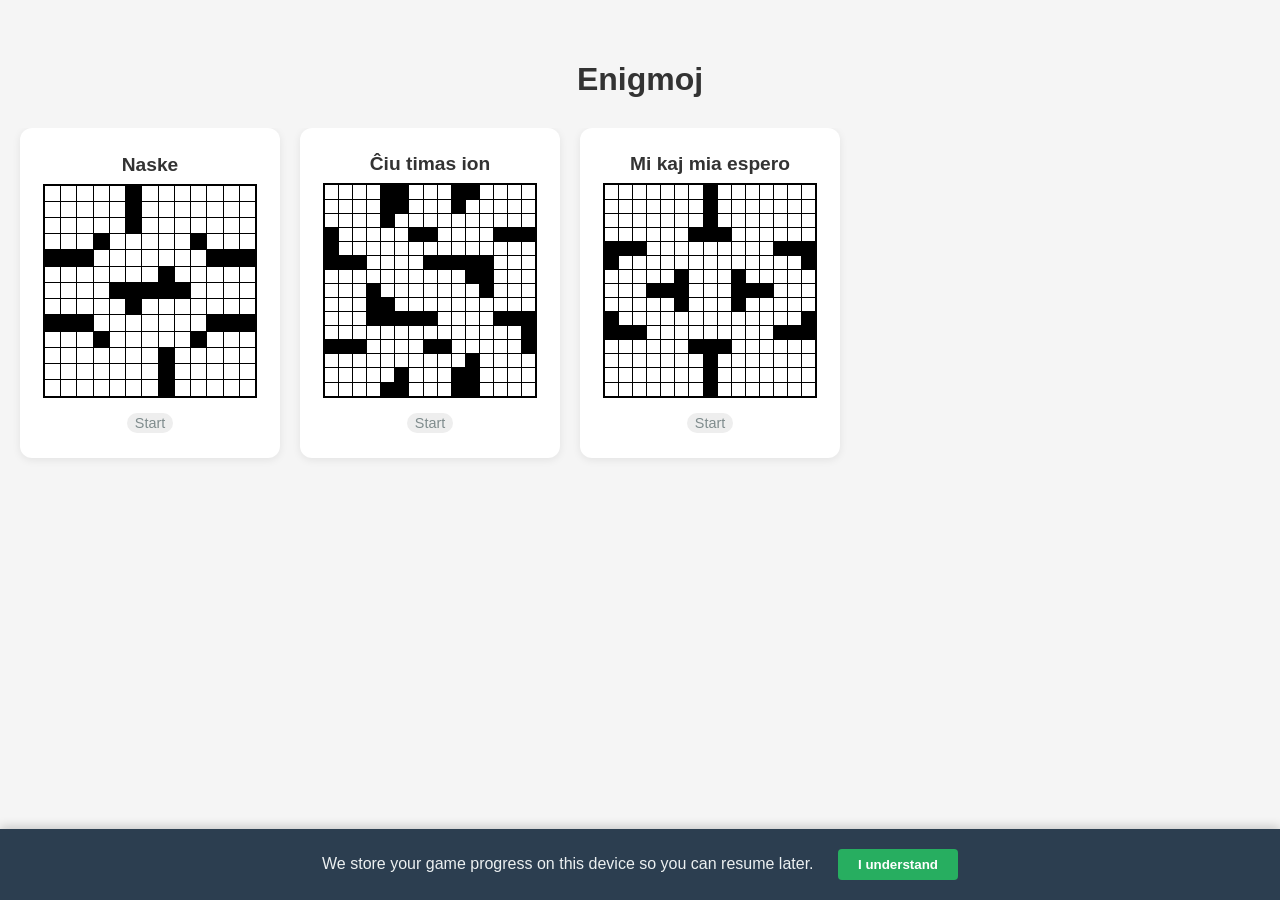
==== commit 9458d60a: "update player" ====
--- a/index.html
+++ b/index.html
@@ -38,9 +38,9 @@
             --text-main: #dddddd;
             --text-secondary: #b0b0b0;
             --text-muted: #a0a0a0;
-            --grid-border: #000000;
+            --grid-border: #121212;
             --cell-bg: #222222;
-            --cell-block: #000000;
+            --cell-block: #121212;
             --input-focus: #1565c0;
             --active-word: #263238;
             --active-clue-bg: #3e2723;
@@ -61,7 +61,7 @@
 
         body {
             font-family: 'Segoe UI', Tahoma, Geneva, Verdana, sans-serif;
-            max-width: 1200px;
+            max-width: 1600px;
             margin: 0 auto;
             padding: 20px;
             background: var(--bg-body);
@@ -69,9 +69,9 @@
         }
 
         /* List View Styles */
-        #list-view { max-width: 800px; margin: 0 auto; padding-top: 20px; }
-        h1 { text-align: center; color: var(--text-main); margin-bottom: 30px; }
-        .puzzle-list { display: grid; gap: 20px; grid-template-columns: repeat(auto-fill, minmax(250px, 1fr)); }
+        #list-view { margin: 0 auto; padding-top: 20px; }
+        h1 { text-align: center; color: var(--text-main); margin-bottom: 30px; max-width: 800px; margin-left: auto; margin-right: auto; }
+        .puzzle-list { display: flex; gap: 20px; overflow-x: auto; padding-bottom: 20px; scroll-snap-type: x mandatory; margin-left: -20px; margin-right: -20px; padding-left: 20px; padding-right: 20px; }
         
         /* View Visibility Toggles */
         #list-view, #game-view { display: none; }
@@ -92,11 +92,28 @@
             text-align: center;
             border: none;
             font: inherit;
-            width: 100%;
+            flex: 0 0 260px;
+            scroll-snap-align: start;
             box-sizing: border-box;
         }
         .puzzle-card:hover { transform: translateY(-4px); box-shadow: 0 8px 16px rgba(0,0,0,0.12); }
         .puzzle-title { font-weight: bold; font-size: 1.2em; margin-bottom: 8px; color: var(--text-main); }
+        .puzzle-preview {
+            display: grid;
+            gap: 1px;
+            background-color: var(--grid-border);
+            border: 2px solid var(--grid-border);
+            width: 100%;
+            margin-bottom: 15px;
+            pointer-events: none;
+        }
+        .preview-cell {
+            background-color: var(--cell-bg);
+            aspect-ratio: 1 / 1;
+        }
+        .preview-cell.block {
+            background-color: var(--cell-block);
+        }
         .puzzle-status { color: var(--text-muted); font-size: 0.9em; background: var(--key-active); padding: 2px 8px; border-radius: 10px; }
         .puzzle-status.solved { background: #e8f5e9; color: #2e7d32; }
 
@@ -114,7 +131,7 @@
             background-color: var(--grid-border);
             border: 3px solid var(--grid-border);
             gap: 1px;
-            --cell-size: max(36px, 600px / var(--grid-cols));
+            --cell-size: max(44px, 800px / var(--grid-cols));
             grid-template-columns: repeat(var(--grid-cols), var(--cell-size));
             grid-template-rows: repeat(var(--grid-rows), var(--cell-size));
             margin: 0 auto;
@@ -164,14 +181,14 @@
             flex: 1;
             display: flex;
             gap: 20px;
-            max-height: 600px;
+            max-height: 800px;
             overflow-y: auto;
         }
         .clue-column { flex: 1; }
         .clue-column h3 { border-bottom: 2px solid var(--text-main); padding-bottom: 5px; color: var(--text-main); }
         .clue-item {
             margin-bottom: 6px;
-            font-size: 14px;
+            font-size: 16px;
             line-height: 1.4;
             cursor: pointer;
             color: var(--text-main);
@@ -244,6 +261,7 @@
         }
         .menu-item:last-child { border-bottom: none; }
         .menu-item:hover { background-color: var(--menu-hover); }
+        .menu-item.mobile-only { display: none; }
         
         .cell input.correct { color: #2e7d32; }
         .cell input.incorrect { color: #c62828; }
@@ -334,7 +352,7 @@
             justify-content: center;
         }
         .modal-content {
-            background-color: #fefefe;
+            background-color: var(--modal-bg);
             margin: auto;
             padding: 30px;
             border-radius: 12px;
@@ -402,6 +420,7 @@
                 flex-wrap: nowrap;
                 gap: 5px;
             }
+            .menu-item.mobile-only { display: block; }
             .crossword-grid {
                 grid-template-columns: repeat(var(--grid-cols), 1fr);
                 grid-template-rows: auto;
@@ -459,6 +478,12 @@
             .clue-nav {
                 display: flex;
             }
+            .puzzle-list {
+                margin-left: -10px;
+                margin-right: -10px;
+                padding-left: 10px;
+                padding-right: 10px;
+            }
         }
     </style>
 </head>
@@ -477,11 +502,13 @@
             <div class="menu-container">
                 <button class="hamburger-btn" onclick="toggleMenu()">☰</button>
                 <div id="game-menu" class="dropdown-menu">
-                    <button class="menu-item" onclick="revealWord(); toggleMenu()">Reveal Word</button>
-                    <button class="menu-item" onclick="checkPuzzle(); toggleMenu()">Check Puzzle</button>
-                    <button class="menu-item" onclick="clearChecks(); toggleMenu()">Clear Checks</button>
-                    <button class="menu-item" onclick="toggleKeyboard(); toggleMenu()">Toggle Keyboard</button>
-                    <button class="menu-item" onclick="toggleTheme(); toggleMenu()">Toggle Dark Mode</button>
+                    <button class="menu-item menu-reveal" onclick="revealWord(); toggleMenu()">Malkaŝi Vorton</button>
+                    <button class="menu-item menu-check" onclick="checkPuzzle(); toggleMenu()">Kontroli Enigmon</button>
+                    <button class="menu-item menu-clear" onclick="clearChecks(); toggleMenu()">Nuligi Kontroladon</button>
+                    <button class="menu-item mobile-only" onclick="openCluesModal(); toggleMenu()">Montri Indikojn</button>
+                    <button id="menu-submit-btn" class="menu-item" onclick="openSubmitModal(); toggleMenu()" style="display: none;">Submit Solution</button>
+                    <button class="menu-item" onclick="toggleKeyboard(); toggleMenu()">Ŝalti Klavaron</button>
+                    <button class="menu-item" onclick="toggleTheme(); toggleMenu()">Ŝanĝi Helreĝimon</button>
                 </div>
             </div>
         </div>
@@ -497,11 +524,11 @@
             <div id="grid-container"></div>
             <div id="clues-container">
                 <div class="clue-column">
-                    <h3>Across</h3>
+                    <h3>Horizontale</h3>
                     <div id="across-clues"></div>
                 </div>
                 <div class="clue-column">
-                    <h3>Down</h3>
+                    <h3>Vertikale</h3>
                     <div id="down-clues"></div>
                 </div>
             </div>
@@ -533,13 +560,41 @@
             <div style="margin-bottom: 20px; text-align: left; display: inline-block;">
                 <label style="cursor: pointer; display: flex; align-items: center; justify-content: center;">
                     <input type="checkbox" id="confirm-dont-show" style="margin-right: 8px; width: auto; height: auto; position: static;">
-                    Don't show this again
+                    Ne montru tion denove
                 </label>
             </div>
             <div style="display: flex; justify-content: center; gap: 10px;">
-                <button class="modal-btn secondary" onclick="closeConfirmModal()">Cancel</button>
-                <button id="confirm-action-btn" class="modal-btn success" onclick="executeConfirm()">Confirm</button>
+                <button class="modal-btn secondary" onclick="closeConfirmModal()">Nuligi</button>
+                <button id="confirm-action-btn" class="modal-btn success" onclick="executeConfirm()">Konfirmi</button>
             </div>
+        </div>
+    </div>
+
+    <!-- SUBMIT MODAL -->
+    <div id="submit-modal" class="modal">
+        <div class="modal-content">
+            <div class="modal-title">Submeti Solvon</div>
+            <div class="modal-message">
+                Enigu viajn detalojn por submeti vian solvon por la konkurso.<br>
+                <span style="font-size: 0.9em; color: var(--text-secondary);">Sendu al: <strong id="submit-email-display" style="user-select: all;"></strong></span>
+            </div>
+            <input type="text" id="submit-name" placeholder="Via Nomo" style="width: 80%; padding: 10px; margin-bottom: 20px; border: 1px solid #ccc; border-radius: 4px; font-size: 1em;">
+            <div style="display: flex; justify-content: center; gap: 10px; flex-wrap: wrap;">
+                <button class="modal-btn secondary" onclick="closeSubmitModal()">Nuligi</button>
+                <button class="modal-btn" style="background-color: #2196F3; color: white;" onclick="copySubmission()">Kopii Solvon</button>
+                <button class="modal-btn success" onclick="sendSubmission()">Retpoŝti</button>
+            </div>
+        </div>
+    </div>
+
+    <!-- CLUES MODAL -->
+    <div id="clues-modal" class="modal">
+        <div class="modal-content" style="text-align: left; max-height: 80vh; overflow-y: auto; width: 90%; max-width: 600px; padding: 20px;">
+            <div style="display: flex; justify-content: space-between; align-items: center; margin-bottom: 15px;">
+                <h2 class="modal-title" style="margin: 0;">Indikoj</h2>
+                <button class="modal-btn secondary" onclick="closeCluesModal()" style="padding: 5px 10px;">Fermi</button>
+            </div>
+            <div id="clues-modal-list"></div>
         </div>
     </div>
 
@@ -553,12 +608,14 @@
             },
             'ĉiu_timas_ion': {
                 title: 'Ĉiu timas ion',
+                contestMode: true,
+                contestEmail: 'me@example.com',
                 data: {"version":"http://ipuz.org/v1","kind":["http://ipuz.org/crossword#1"],"title":"Ĉiu timas ion","copyright":"","author":"Kartero WILLIAMS","notes":"","dimensions":{"height":15,"width":15},"block":"#","empty":0,"puzzle":[[{"cell":1},{"cell":2},{"cell":3},{"cell":4},"#","#",{"cell":5},{"cell":6},{"cell":7},"#","#",{"cell":8},{"cell":9},{"cell":10},{"cell":11}],[{"cell":12},{"cell":0},{"cell":0},{"cell":0},"#","#",{"cell":13},{"cell":0},{"cell":0},"#",{"cell":14},{"cell":0},{"cell":0},{"cell":0},{"cell":0}],[{"cell":15},{"cell":0},{"cell":0},{"cell":0},"#",{"cell":16},{"cell":0},{"cell":0},{"cell":0},{"cell":17},{"cell":0},{"cell":0},{"cell":0},{"cell":0},{"cell":0}],["#",{"cell":18},{"cell":0},{"cell":0},{"cell":19},{"cell":0},"#","#",{"cell":20},{"cell":0},{"cell":0},{"cell":0},"#","#","#"],["#",{"cell":21},{"cell":0},{"cell":0},{"cell":0},{"cell":0},{"cell":22},{"cell":0},{"cell":0},{"cell":0},{"cell":0},{"cell":0},{"cell":23},{"cell":24},{"cell":25}],["#","#","#",{"cell":26},{"cell":0},{"cell":0},{"cell":0},"#","#","#","#","#",{"cell":27},{"cell":0},{"cell":0}],[{"cell":28},{"cell":29},{"cell":30},{"cell":0},{"cell":0},{"cell":0},{"cell":0},{"cell":31},{"cell":32},{"cell":33},"#","#",{"cell":34},{"cell":0},{"cell":0}],[{"cell":35},{"cell":0},{"cell":0},"#",{"cell":36},{"cell":0},{"cell":0},{"cell":0},{"cell":0},{"cell":0},{"cell":37},"#",{"cell":38},{"cell":0},{"cell":0}],[{"cell":39},{"cell":0},{"cell":0},"#","#",{"cell":40},{"cell":0},{"cell":0},{"cell":0},{"cell":0},{"cell":0},{"cell":41},{"cell":0},{"cell":0},{"cell":0}],[{"cell":42},{"cell":0},{"cell":0},"#","#","#","#","#",{"cell":43},{"cell":0},{"cell":0},{"cell":0},"#","#","#"],[{"cell":44},{"cell":0},{"cell":0},{"cell":45},{"cell":46},{"cell":47},{"cell":48},{"cell":0},{"cell":0},{"cell":0},{"cell":0},{"cell":0},{"cell":49},{"cell":50},"#"],["#","#","#",{"cell":51},{"cell":0},{"cell":0},{"cell":0},"#","#",{"cell":52},{"cell":0},{"cell":0},{"cell":0},{"cell":0},"#"],[{"cell":53},{"cell":54},{"cell":55},{"cell":0},{"cell":0},{"cell":0},{"cell":0},{"cell":56},{"cell":57},{"cell":0},"#",{"cell":58},{"cell":0},{"cell":0},{"cell":59}],[{"cell":60},{"cell":0},{"cell":0},{"cell":0},{"cell":0},"#",{"cell":61},{"cell":0},{"cell":0},"#","#",{"cell":62},{"cell":0},{"cell":0},{"cell":0}],[{"cell":63},{"cell":0},{"cell":0},{"cell":0},"#","#",{"cell":64},{"cell":0},{"cell":0},"#","#",{"cell":65},{"cell":0},{"cell":0},{"cell":0}]],"solution":[["P","U","L","S","#","#","T","I","A","#","#","L","A","M","A"],["A","V","I","A","#","#","R","A","N","#","K","I","R","A","S"],["R","U","B","L","#","L","I","M","G","A","R","D","E","J","O"],["#","L","A","I","K","A","#","#","O","L","E","I","#","#","#"],["#","A","N","K","A","Ŭ","P","O","R","D","I","A","B","L","O"],["#","#","#","O","J","D","I","#","#","#","#","#","R","I","Z"],["T","R","A","K","U","I","R","I","T","A","#","#","E","T","O"],["I","E","N","#","T","R","I","P","O","L","O","#","M","O","N"],["B","A","T","#","#","E","K","S","P","E","D","I","S","T","O"],["E","G","O","#","#","#","#","#","A","Z","E","N","#","#","#"],["T","O","N","D","R","O","E","K","Z","I","S","T","A","S","#"],["#","#","#","N","E","N","I","#","#","L","O","R","N","O","#"],["S","E","N","E","L","I","R","E","J","O","#","I","G","L","O"],["E","K","I","P","O","#","I","R","I","#","#","G","L","O","R"],["L","U","T","R","#","#","K","O","D","#","#","I","O","N","A"]],"clues":{"Across":[[1,"batad' de la arterioj kaŭzita de sangofluo"],[5,"kia estas la vivo"],[8,"Tibetlingva titol' de altrangaj bikŝuoj, la ĉefa de tiuj estas la Dalai-____o"],[12,"Rilata al aerveturado"],[13,"Amfibia best' kiu princiĝas je kiso"],[14,"Komplet' de kavaliro"],[15,"Valut' en Rusujo"],[16,"Enirloko de lando"],[18,"Nefakula"],[20,"Ŝmiri per grasa likvo"],[21,"______________ [44 Horizontale] (ĉiu timas ion)"],[26,"Meldu' kiu ŝatas vinberojn"],[27,"Gren' kultivata en malprofunde inunditaj kampoj"],[28,"Tutpretigita por manĝado"],[34,"Unu literumo de la sepa litero de la greka alfabeto."],[35,"Ialoken"],[36,"Ĉefurbo de Libio"],[38,"Pagil'"],[39,"Frap'"],[40,"Profesiul' pri plusendado"],[42,"Individua mem-konsci': alinome La Mi'"],[43,"____' al ____o riproĉas malsaĝon"],[44,"[21 Horizontale] _________ (ĉiu timas ion)"],[51,"Malajn-"],[52,"Ilo por vidi foraĵojn"],[53,"Nesolvebla situacio"],[58,"Dom' el glacio"],[60,"Ilaro de profesio"],[61,"Neĉi-tieiĝi"],[62,"Admir' kaj aprez' meritita"],[63,"Naĝema kuzo de la mustelo"],[64,"Signosistem'"],[65,"Modalo de \"Let It Be\""]],"Down":[[1,"Duop'"],[2,"Tia kia la ro en germanujo kaj francujo"],[3,"Ŝtat' kies flago prezentas cedron"],[4,"Kurioza krustul' kiu fojfoje troviĝas ĉe rando de koktelglaso"],[5,"Ŝiru vin en du partojn, la mondo ___an postulos"],[6,"Ne nun, sed ___"],[7,"Emoci' kiun montras \"La Ŝriko\" farita de edvardo MUNCH"],[8,"Modalo de \"Dreams\""],[9,"Esperanta renkontiĝo okazanta en N.A. dum Oktobro"],[10,"Printempa monat'"],[11,"Ludpeco kiu samtempe plejaltas kaj plejmalaltas"],[14,"Estigi"],[16,"Kiel oni raportas"],[17,"Muzikinstrument' inter violono kaj violonĉelo"],[19,"Pilotej'"],[22,"Verspied' senakcenta"],[23,"Haltigil'"],[24,"Maltroig'"],[25,"Oksigeno trioble"],[28,"Land' nordflanke de Himalajo"],[29,"Efiko de efikito"],[30,"_____i Graboski"],[31,"Gravurema koleopter' invada en Aŭstralio"],[32,"Juvelŝton' per kies nomo titoliĝis filmo de aflredo HITCHCOCK en 1969"],[33,"Instrumento por glatigi la internon de boraĵo aŭ cilindro"],[37,"Perlo de la Nigra Maro"],[41,"insidi"],[45,"River' tra Kijivo"],[46,"Stango kuŝanta sur ŝpaloj"],[47,"___ parolas esperanton"],[48,"Liev ____sson: la unua eŭropano en ameriko, norvegliterume"],[49,"Naciec' de marjorie BOUTLAN"],[50,"Patr' de demokratio"],[53,"Rajdŝeg'"],[54,"Ĉu ni ___?"],[55,"Fungaspekta metala fiksil'"],[56,"-atomo"],[57,"Judgermana lingv'"],[59,"___ ŝlosilo ĉiun pordon malfermas"]]}}
             },
-                'kvarkvar': {
-                title: 'test',
-                data: {"version":"http://ipuz.org/v1","kind":["http://ipuz.org/crossword#1"],"title":"Untitled Project","copyright":"© 2025","author":"","notes":"","dimensions":{"height":4,"width":4},"block":"#","empty":0,"puzzle":[[{"cell":1},{"cell":2},{"cell":3},{"cell":4}],[{"cell":5},{"cell":0},{"cell":0},{"cell":0}],[{"cell":6},{"cell":0},{"cell":0},{"cell":0}],[{"cell":7},{"cell":0},{"cell":0},{"cell":0}]],"solution":[["A","B","C","D"],["A","B","C","D"],["A","B","C","D"],["A","B","C","D"]],"clues":{"Across":[[1,""],[5,""],[6,""],[7,""]],"Down":[[1,""],[2,""],[3,""],[4,""]]}}
-           },
+            'mi_kaj_mia_espero': {
+                title: 'Mi kaj mia espero',
+                data:  {"version":"http://ipuz.org/v1","kind":["http://ipuz.org/crossword#1"],"title":"mi kaj mia espero","copyright":"","author":"kartero","notes":"","dimensions":{"height":15,"width":15},"block":"#","empty":0,"puzzle":[[{"cell":1},{"cell":2},{"cell":3},{"cell":4},{"cell":5},{"cell":6},{"cell":7},"#",{"cell":8},{"cell":9},{"cell":10},{"cell":11},{"cell":12},{"cell":13},{"cell":14}],[{"cell":15},{"cell":0},{"cell":0},{"cell":0},{"cell":0},{"cell":0},{"cell":0},"#",{"cell":16},{"cell":0},{"cell":0},{"cell":0},{"cell":0},{"cell":0},{"cell":0}],[{"cell":17},{"cell":0},{"cell":0},{"cell":0},{"cell":0},{"cell":0},{"cell":0},"#",{"cell":18},{"cell":0},{"cell":0},{"cell":0},{"cell":0},{"cell":0},{"cell":0}],[{"cell":19},{"cell":0},{"cell":0},{"cell":0},{"cell":0},{"cell":0},"#","#","#",{"cell":20},{"cell":0},{"cell":0},{"cell":0},{"cell":0},{"cell":0}],["#","#","#",{"cell":21},{"cell":0},{"cell":0},{"cell":22},{"cell":23},{"cell":24},{"cell":0},{"cell":0},{"cell":0},"#","#","#"],["#",{"cell":25},{"cell":26},{"cell":0},{"cell":0},{"cell":0},{"cell":0},{"cell":0},{"cell":0},{"cell":0},{"cell":0},{"cell":0},{"cell":27},{"cell":28},"#"],[{"cell":29},{"cell":0},{"cell":0},{"cell":0},{"cell":0},"#",{"cell":30},{"cell":0},{"cell":0},"#",{"cell":31},{"cell":0},{"cell":0},{"cell":0},{"cell":32}],[{"cell":33},{"cell":0},{"cell":0},"#","#","#",{"cell":34},{"cell":0},{"cell":0},"#","#","#",{"cell":35},{"cell":0},{"cell":0}],[{"cell":36},{"cell":0},{"cell":0},{"cell":37},{"cell":38},"#",{"cell":39},{"cell":0},{"cell":0},"#",{"cell":40},{"cell":41},{"cell":0},{"cell":0},{"cell":0}],["#",{"cell":42},{"cell":0},{"cell":0},{"cell":0},{"cell":43},{"cell":0},{"cell":0},{"cell":0},{"cell":44},{"cell":0},{"cell":0},{"cell":0},{"cell":0},"#"],["#","#","#",{"cell":45},{"cell":0},{"cell":0},{"cell":0},{"cell":0},{"cell":0},{"cell":0},{"cell":0},{"cell":0},"#","#","#"],[{"cell":46},{"cell":47},{"cell":48},{"cell":0},{"cell":0},{"cell":0},"#","#","#",{"cell":49},{"cell":0},{"cell":0},{"cell":50},{"cell":51},{"cell":52}],[{"cell":53},{"cell":0},{"cell":0},{"cell":0},{"cell":0},{"cell":0},{"cell":54},"#",{"cell":55},{"cell":0},{"cell":0},{"cell":0},{"cell":0},{"cell":0},{"cell":0}],[{"cell":56},{"cell":0},{"cell":0},{"cell":0},{"cell":0},{"cell":0},{"cell":0},"#",{"cell":57},{"cell":0},{"cell":0},{"cell":0},{"cell":0},{"cell":0},{"cell":0}],[{"cell":58},{"cell":0},{"cell":0},{"cell":0},{"cell":0},{"cell":0},{"cell":0},"#",{"cell":59},{"cell":0},{"cell":0},{"cell":0},{"cell":0},{"cell":0},{"cell":0}]],"solution":[["A","R","B","I","T","R","E","#","K","A","P","M","O","V","O"],["L","E","O","N","R","O","K","#","A","M","R","I","D","E","T"],["F","E","N","D","O","T","A","#","P","I","A","N","O","L","O"],["A","L","E","U","T","O","#","#","#","K","S","E","N","O","N"],["#","#","#","L","U","N","R","A","D","I","O","J","#","#","#"],["#","V","A","G","A","D","I","S","E","N","C","E","L","E","#"],["D","E","L","I","R","#","P","E","Z","#","I","N","U","N","D"],["U","Z","I","#","#","#","E","K","I","#","#","#","E","D","R"],["B","I","R","D","O","#","T","U","R","#","M","A","J","A","O"],["#","K","I","A","M","M","I","R","E","V","E","N","O","S","#"],["#","#","#","K","A","J","S","I","M","I","L","E","#","#","#"],["M","E","M","O","R","E","#","#","#","E","K","K","R","A","K"],["A","C","E","T","I","L","O","#","U","N","I","S","O","N","O"],["S","A","T","A","N","O","N","#","M","A","T","A","D","O","R"],["K","R","A","J","O","N","O","#","E","N","A","Ĵ","O","J","N"]],"clues":{"Across":[[1,"Laŭ nenio aparte"],[8,"Senvorta esprimo, svinge, kline, aŭ balance"],[15,"Mont' en Honkongo, nomata pro kataspekto"],[16,"Mien' koketa"],[17,"Tia, kia haro inter esperantistoj kiam oni starigas demandon gramatikan"],[18,"Memludanta klavar-instrumento"],[19,"Indiĝeno de vulkana insularo en la norda Pacifiko."],[20,"Nobla gas' nomata \"fremda\" helene"],[21,"Stratlampoj de la prauloj"],[25,"Kant-titolo el \"La Arĝenta Albumo\": Promeni vespere"],[29,"perturba stat' konfuza kaj halucina"],[30,"Gravita fort'"],[31,"Superflu'"],[33,"utiligi"],[34,"Komenciĝi"],[35,"Geometria fac'"],[36,"Besto flugema"],[39,"Militaĵ' kiu moviĝas vertikale kaj horizontale, sed ne diagonale"],[40,"Ano de indiĝena socio en Jukatano"],[42,"Kant-titolo el la albumo \"Amu Min\": Je la momento de malkabeiĝo"],[45,"K.S."],[46,"______ al iu forpasinta"],[49,"Subita krevson'"],[53,"Radikalo de acido el kiu konsistas vinagro"],[55,"Aŭdigo de multaj voĉoj samtempe kaj samnote"],[56,"Princon de mallumo aŭ membron de laborista esperanta asocio"],[57,"Profesi' de Escamiljo en la opero \"Carmen\""],[58,"Skribilo forviŝebla"],[59,"Internajn partojn"]],"Down":[[1,"La litero per kiu oni indikas diafanecon en ciferecaj bildoj"],[2,"La ne-imaginara part' de kompleksa nombro"],[3,"Nu ____,"],[4,"Pardoni"],[5,"Piedvoj' apud veturvojo"],[6,"Ronda konstruaĵ' sub kupolo"],[7,"Subita"],[8,"Liter' reprezentanta geometran kurbecon"],[9,"Kamarad' kiu apartenas al la sekso de Eva"],[10,"Homgrup' de antaŭaj epokoj"],[11,"Kien oni sendas malplenajn ĉarojn por elporti volorajn mineralojn"],[12,"Muzikan poemon, kutime adresitan"],[13,"Tio kio pelas boaton per la vento"],[14,"Edzon de Popea"],[22,"Diris denove"],[23,"Sekurigi finance"],[24,"Avid'"],[25,"Sakforma organ'"],[26,"Moviĝi iacelen"],[27,"Loko kie oni trovas provizore haveblajn aferojn, kiel aŭtojn"],[28,"Devas esti farata"],[29,"Malcert'"],[32,"Mallona titolo de tiuj kiuj defendis siajn disertaĵojn"],[37,"Tiaj kiaj la anoj de indiĝena popolo loĝinte plejparte en nuntempa Minesoto."],[38,"Krustulo malofte blua, kiu apartenas al la sekso de Eva"],[40,"Tia kia bovino uzita"],[41,"Havaj' (rilate al Usono)"],[43,"Nervon kies nomo similas tio de abelproduktaĵo kiam oni ne atentas la vokalojn"],[44,"Hom' kiu loĝas en la ĉefurbo de Aŭstrio"],[46,"Trompa aspekt'"],[47,"esenc' (se oni ŝatas sufiksojn)"],[48,"post- (parolante pri sciencoj)"],[50,"Eksterhavena ankrejo"],[51,"Membroj"],[52,"Muzikinstrument' origine farita el keratinaj ornamaĵoj de viraj bestoj."],[54,"Frakcio"],[55,"En nedifinita maniero"]]}}
+            },
         };
 
         // --- APP LOGIC ---
@@ -575,6 +632,8 @@
         let lastActiveCell = null;
         let lastFilledCount = 0;
         let virtualKeyboardEnabled = localStorage.getItem('cw_virtual_keyboard') === 'true';
+        let isContestMode = false;
+        let keyboardMode = 'default';
 
         // Initialize List
         function initList() {
@@ -638,8 +697,23 @@
 
                 const statusClass = status === 'Solved!' ? 'puzzle-status solved' : 'puzzle-status';
 
+                let previewHtml = '';
+                if (p.data && p.data.puzzle) {
+                    const w = p.data.dimensions.width;
+                    previewHtml = `<div class="puzzle-preview" style="grid-template-columns: repeat(${w}, 1fr)">`;
+                    p.data.puzzle.forEach(row => {
+                        row.forEach(cell => {
+                            let isBlock = cell === '#' || cell === null;
+                            if (typeof cell === 'object' && cell !== null && cell.style && cell.style.shapebg === 'circle') isBlock = false;
+                            previewHtml += `<div class="preview-cell ${isBlock ? 'block' : ''}"></div>`;
+                        });
+                    });
+                    previewHtml += '</div>';
+                }
+
                 btn.innerHTML = `
                     <div class="puzzle-title">${p.title}</div>
+                    ${previewHtml}
                     <div class="${statusClass}">${status}</div>
                 `;
                 container.appendChild(btn);
@@ -665,6 +739,8 @@
             currentPuzzleId = id;
             currentPuzzleData = parseIpuz(record.data);
             document.getElementById('game-title').textContent = record.title;
+            isContestMode = !!record.contestMode;
+            updateContestModeUI();
             lastFilledCount = 0;
             lastActiveCell = null;
             document.getElementById('current-clue-display').textContent = '';
@@ -688,6 +764,12 @@
             if (updateUrl) {
                 history.pushState({id: id}, '', '?id=' + id);
             }
+        }
+
+        function updateContestModeUI() {
+            document.querySelector('.menu-reveal').style.display = isContestMode ? 'none' : 'block';
+            document.querySelector('.menu-check').style.display = isContestMode ? 'none' : 'block';
+            document.querySelector('.menu-clear').style.display = isContestMode ? 'none' : 'block';
         }
 
         // --- IPUZ Parser ---
@@ -750,6 +832,7 @@
                     div.id = `clue-${direction}-${clue[0]}`;
                     div.className = 'clue-item';
                     div.innerHTML = `<span class="clue-number">${clue[0]}</span> ${clue[1]}`;
+                    div.onclick = () => handleClueClick(clue[0], direction);
                     container.appendChild(div);
                 });
             };
@@ -852,7 +935,17 @@
             const clueList = currentPuzzleData.clues[dir];
             const currentIndex = clueList.findIndex(item => item[0] == currentNum);
             if (currentIndex === -1) return false;
-            const nextIndex = (currentIndex + 1) % clueList.length;
+            
+            let nextIndex = (currentIndex + 1) % clueList.length;
+            
+            for (let i = 0; i < clueList.length; i++) {
+                const checkIndex = (currentIndex + 1 + i) % clueList.length;
+                const checkNum = clueList[checkIndex][0];
+                if (!isClueFilled(checkNum, dir)) {
+                    nextIndex = checkIndex;
+                    break;
+                }
+            }
             const nextNum = clueList[nextIndex][0];
             
             for(let y=0; y<currentPuzzleData.height; y++) {
@@ -863,6 +956,40 @@
                 }
             }
             return false;
+        }
+
+        function isClueFilled(num, dir) {
+            let startR = -1, startC = -1;
+            for(let r=0; r<currentPuzzleData.height; r++) {
+                for(let c=0; c<currentPuzzleData.width; c++) {
+                    const cell = currentPuzzleData.grid[r][c];
+                    let cellNum = (typeof cell === 'object' && cell !== null) ? cell.cell : cell;
+                    if (cellNum == num) {
+                        startR = r;
+                        startC = c;
+                        break;
+                    }
+                }
+                if (startR !== -1) break;
+            }
+            if (startR === -1) return false;
+
+            let currR = startR;
+            let currC = startC;
+            
+            while(true) {
+                if (currR >= currentPuzzleData.height || currC >= currentPuzzleData.width) break;
+                const cellData = currentPuzzleData.grid[currR][currC];
+                const isBlock = cellData === '#' || cellData === null;
+                if (isBlock) break;
+                
+                const input = document.querySelector(`input[data-row="${currR}"][data-col="${currC}"]`);
+                if (!input || input.value === '') return false;
+                
+                if (dir === 'across') currC++;
+                else currR++;
+            }
+            return true;
         }
 
         function jumpToPreviousClue(r, c, dir) {
@@ -1011,6 +1138,7 @@
 
         function checkPuzzle() {
             if (!currentPuzzleData || !currentPuzzleData.solution) return;
+            if (isContestMode) return;
 
             if (localStorage.getItem('cw_suppress_check_confirm')) {
                 doCheckPuzzle();
@@ -1018,8 +1146,8 @@
             }
             
             showConfirmModal(
-                "Check Puzzle?",
-                "Are you sure? This will verify your current answers against the solution. Incorrect letters will be marked in red.",
+                "Ĉu kontroli enigmon?",
+                "Ĉu vi certas? Tio kontrolos viajn nunajn respondojn kontraŭ la solvo. Malĝustaj literoj estos markitaj ruĝe.",
                 () => {
                     if (document.getElementById('confirm-dont-show').checked) {
                         localStorage.setItem('cw_suppress_check_confirm', 'true');
@@ -1053,6 +1181,7 @@
 
         function revealWord() {
             if (!currentPuzzleData || !currentPuzzleData.solution || !lastActiveCell) return;
+            if (isContestMode) return;
 
             if (localStorage.getItem('cw_suppress_reveal_confirm')) {
                 doRevealWord();
@@ -1060,8 +1189,8 @@
             }
 
             showConfirmModal(
-                "Reveal Word?",
-                "Are you sure? This will fill in the currently selected word with the correct answer. This cannot be undone.",
+                "Ĉu malkaŝi vorton?",
+                "Ĉu vi certas? Tio plenigos la nune elektitan vorton per la ĝusta respondo. Tio ne estas malfarebla.",
                 () => {
                     if (document.getElementById('confirm-dont-show').checked) {
                         localStorage.setItem('cw_suppress_reveal_confirm', 'true');
@@ -1150,6 +1279,14 @@
             bar.style.backgroundColor = `hsl(${hue}, 80%, 50%)`;
             
             updateClueCompletion();
+
+            // Show/Hide Submit button in menu based on fullness in contest mode
+            const submitBtn = document.getElementById('menu-submit-btn');
+            if (isContestMode && filled === total) {
+                submitBtn.style.display = 'block';
+            } else {
+                submitBtn.style.display = 'none';
+            }
 
             if (fromUser && filled === total && lastFilledCount < total) {
                 checkAndShowModal();
@@ -1217,6 +1354,21 @@
         function checkAndShowModal() {
             if (!currentPuzzleData || !currentPuzzleData.solution) return;
             
+            const modal = document.getElementById('completion-modal');
+            const title = document.getElementById('modal-title');
+            const msg = document.getElementById('modal-message');
+            const btn = document.getElementById('modal-btn');
+
+            if (isContestMode) {
+                title.textContent = "Enigmo Plenigita";
+                msg.textContent = "Vi plenigis la kradon. Ĉu vi volas sendi vian solvon?";
+                btn.textContent = "Submeti Solvon";
+                btn.className = "modal-btn success";
+                btn.onclick = () => { closeModal(); openSubmitModal(); };
+                modal.style.display = 'flex';
+                return;
+            }
+
             let isCorrect = true;
             document.querySelectorAll('.cell input').forEach(input => {
                 const r = parseInt(input.dataset.row);
@@ -1228,21 +1380,16 @@
                 }
             });
 
-            const modal = document.getElementById('completion-modal');
-            const title = document.getElementById('modal-title');
-            const msg = document.getElementById('modal-message');
-            const btn = document.getElementById('modal-btn');
-
             modal.style.display = 'flex';
             if (isCorrect) {
-                title.textContent = "Congratulations!";
-                msg.textContent = "You have successfully solved the puzzle!";
+                title.textContent = "Gratulon!";
+                msg.textContent = "Vi sukcese solvis la enigmon!";
                 btn.className = "modal-btn success";
             } else {
-                title.textContent = "Almost there...";
-                msg.textContent = "The grid is full, but there are some errors.";
+                title.textContent = "Preskaŭ...";
+                msg.textContent = "La krado estas plena, sed estas kelkaj eraroj.";
                 btn.className = "modal-btn warning";
-                btn.textContent = "Close";
+                btn.textContent = "Fermi";
                 btn.onclick = closeModal;
             }
         }
@@ -1272,6 +1419,123 @@
             closeConfirmModal();
         }
 
+        // --- Submit Modal Logic ---
+        function openSubmitModal() {
+            const puzzleRecord = puzzleStore[currentPuzzleId];
+            const targetEmail = puzzleRecord.contestEmail || 'me@example.com';
+            document.getElementById('submit-email-display').textContent = targetEmail;
+            document.getElementById('submit-modal').style.display = 'flex';
+        }
+
+        function closeSubmitModal() {
+            document.getElementById('submit-modal').style.display = 'none';
+        }
+
+        function sendSubmission() {
+            const name = document.getElementById('submit-name').value;
+            
+            if (!name) {
+                alert("Bonvolu enigi vian nomon.");
+                return;
+            }
+
+            const puzzleRecord = puzzleStore[currentPuzzleId];
+            const targetEmail = puzzleRecord.contestEmail || 'me@example.com';
+            
+            let gridString = "";
+            for(let r=0; r<currentPuzzleData.height; r++) {
+                for(let c=0; c<currentPuzzleData.width; c++) {
+                    const input = document.querySelector(`input[data-row="${r}"][data-col="${c}"]`);
+                    if (input) gridString += (input.value || "_") + " ";
+                    else gridString += "# ";
+                }
+                gridString += "\n";
+            }
+
+            const subject = encodeURIComponent(`Konkursa Solvo: ${puzzleRecord.title}`);
+            const body = encodeURIComponent(`Nomo: ${name}\n\nSolvo:\n${gridString}`);
+            
+            window.location.href = `mailto:${targetEmail}?subject=${subject}&body=${body}`;
+            closeSubmitModal();
+        }
+
+        function copySubmission() {
+            const name = document.getElementById('submit-name').value;
+            
+            if (!name) {
+                alert("Bonvolu enigi vian nomon.");
+                return;
+            }
+
+            const puzzleRecord = puzzleStore[currentPuzzleId];
+            
+            let gridString = "";
+            for(let r=0; r<currentPuzzleData.height; r++) {
+                for(let c=0; c<currentPuzzleData.width; c++) {
+                    const input = document.querySelector(`input[data-row="${r}"][data-col="${c}"]`);
+                    if (input) gridString += (input.value || "_") + " ";
+                    else gridString += "# ";
+                }
+                gridString += "\n";
+            }
+
+            const content = `Temo: Konkursa Solvo: ${puzzleRecord.title}\n\nNomo: ${name}\n\nSolvo:\n${gridString}`;
+            
+            navigator.clipboard.writeText(content).then(() => {
+                alert("Solvo kopiita al tondujo!");
+                closeSubmitModal();
+            }).catch(err => {
+                alert("Malsukcesis kopii al tondujo. Bonvolu kopii permane.");
+                console.error(err);
+            });
+        }
+
+        // --- Clues Modal Logic ---
+        function openCluesModal() {
+            const container = document.getElementById('clues-modal-list');
+            container.innerHTML = '';
+            
+            ['across', 'down'].forEach(dir => {
+                if (!currentPuzzleData.clues[dir] || currentPuzzleData.clues[dir].length === 0) return;
+                
+                const h3 = document.createElement('h3');
+                h3.textContent = dir === 'across' ? 'Horizontale' : 'Vertikale';
+                h3.style.borderBottom = '2px solid var(--text-main)';
+                h3.style.paddingBottom = '5px';
+                h3.style.marginTop = '15px';
+                h3.style.color = 'var(--text-main)';
+                container.appendChild(h3);
+                
+                currentPuzzleData.clues[dir].forEach(clue => {
+                    const div = document.createElement('div');
+                    div.className = 'clue-item';
+                    
+                    // Check if filled
+                    const mainClueEl = document.getElementById(`clue-${dir}-${clue[0]}`);
+                    if (mainClueEl && mainClueEl.classList.contains('clue-filled')) {
+                        div.classList.add('clue-filled');
+                    }
+                    
+                    div.innerHTML = `<span class="clue-number">${clue[0]}</span> ${clue[1]}`;
+                    div.style.padding = '10px 5px';
+                    div.style.borderBottom = '1px solid var(--clue-bar-border)';
+                    div.style.marginBottom = '0';
+                    
+                    div.onclick = () => {
+                        closeCluesModal();
+                        handleClueClick(clue[0], dir);
+                    };
+                    container.appendChild(div);
+                });
+            });
+            
+            document.getElementById('clues-modal').style.display = 'flex';
+        }
+
+        function closeCluesModal() {
+            document.getElementById('clues-modal').style.display = 'none';
+        }
+
         // --- Menu Logic ---
         function toggleMenu() {
             const menu = document.getElementById('game-menu');
@@ -1289,39 +1553,104 @@
         });
         
         // --- Virtual Keyboard Logic ---
-        function initKeyboard() {
+        function renderKeyboard() {
             const kb = document.getElementById('virtual-keyboard');
             if (!kb) return;
             kb.innerHTML = '';
-            const rows = [
+            
+            const rows = keyboardMode === 'default' ? [
                 ['ŝ','ĝ','e','r','t','ŭ','u','i','o','p'],
-                ['a','s','d','f','g','h','j','k','l','ĵ'],
-                ['z','ĉ','c','v','b','n','m','ĥ']
+                ['a','s','d','f','g','h','j','k','l'],
+                ['z','ĉ','c','v','b','n','m']
+            ] : [
+                ['1','2','3','4','5','6','7','8','9','0'],
+                ['q','w','y','ĵ','ĥ']
             ];
             
             rows.forEach((rowChars, i) => {
                 const rowDiv = document.createElement('div');
                 rowDiv.className = 'kb-row';
                 
+                if (keyboardMode === 'default' && i === 2) {
+                    rowDiv.appendChild(createKey('pli', null, 'kb-key wide', () => {
+                        keyboardMode = 'pli';
+                        renderKeyboard();
+                        if (virtualKeyboardEnabled) updateKeyboardState();
+                    }));
+                }
+
                 rowChars.forEach(char => {
-                    const key = document.createElement('div');
-                    key.className = 'kb-key';
-                    key.textContent = char;
-                    key.onmousedown = (e) => e.preventDefault(); // Prevent focus loss
-                    key.onclick = (e) => { e.preventDefault(); handleVirtualKey(char); };
-                    rowDiv.appendChild(key);
+                    let alt = null;
+                    if (keyboardMode === 'default') {
+                        if (char === 'j') alt = 'ĵ';
+                        if (char === 'h') alt = 'ĥ';
+                    }
+                    rowDiv.appendChild(createKey(char, alt));
                 });
                 
-                if (i === 2) {
-                    const bs = document.createElement('div');
-                    bs.className = 'kb-key wide';
-                    bs.innerHTML = '⌫';
-                    bs.onmousedown = (e) => e.preventDefault();
-                    bs.onclick = (e) => { e.preventDefault(); handleVirtualKey('Backspace'); };
-                    rowDiv.appendChild(bs);
+                if (keyboardMode === 'default' && i === 2) {
+                    rowDiv.appendChild(createKey('⌫', null, 'kb-key wide', () => handleVirtualKey('Backspace')));
                 }
                 kb.appendChild(rowDiv);
             });
+
+            if (keyboardMode === 'pli') {
+                const rowDiv = document.createElement('div');
+                rowDiv.className = 'kb-row';
+                
+                rowDiv.appendChild(createKey('abc', null, 'kb-key wide', () => {
+                    keyboardMode = 'default';
+                    renderKeyboard();
+                    if (virtualKeyboardEnabled) updateKeyboardState();
+                }));
+                
+                const spacer = document.createElement('div');
+                spacer.className = 'kb-key';
+                spacer.style.visibility = 'hidden';
+                spacer.style.flex = '4';
+                rowDiv.appendChild(spacer);
+
+                rowDiv.appendChild(createKey('⌫', null, 'kb-key wide', () => handleVirtualKey('Backspace')));
+                kb.appendChild(rowDiv);
+            }
+        }
+
+        function createKey(label, altChar, className = 'kb-key', customAction = null) {
+            const key = document.createElement('div');
+            key.className = className;
+            key.textContent = label;
+            
+            let timer = null;
+            let triggered = false;
+
+            const start = (e) => {
+                if (e.cancelable) e.preventDefault();
+                triggered = false;
+                if (altChar) {
+                    timer = setTimeout(() => {
+                        handleVirtualKey(altChar);
+                        triggered = true;
+                        if (navigator.vibrate) navigator.vibrate(50);
+                    }, 400);
+                }
+            };
+
+            const end = (e) => {
+                if (e.cancelable) e.preventDefault();
+                if (timer) clearTimeout(timer);
+                if (!triggered) {
+                    if (customAction) customAction();
+                    else handleVirtualKey(label);
+                }
+            };
+
+            key.ontouchstart = start;
+            key.ontouchend = end;
+            key.onmousedown = start;
+            key.onmouseup = end;
+            key.onmouseleave = () => { if (timer) clearTimeout(timer); };
+            
+            return key;
         }
 
         function toggleKeyboard() {
@@ -1388,6 +1717,24 @@
             }
         }
 
+        function handleClueClick(number, direction) {
+            if (!currentPuzzleData) return;
+            
+            for(let r=0; r<currentPuzzleData.height; r++) {
+                for(let c=0; c<currentPuzzleData.width; c++) {
+                    const cell = currentPuzzleData.grid[r][c];
+                    let cellNum = (typeof cell === 'object' && cell !== null) ? cell.cell : cell;
+                    
+                    if (cellNum == number) {
+                        currentDirection = direction;
+                        const input = document.querySelector(`input[data-row="${r}"][data-col="${c}"]`);
+                        if (input) input.focus();
+                        return;
+                    }
+                }
+            }
+        }
+
         // --- Theme Logic ---
         function initTheme() {
             const savedTheme = localStorage.getItem('cw_theme');
@@ -1408,7 +1755,7 @@
         // Start
         initTheme();
         initList();
-        initKeyboard();
+        renderKeyboard();
         updateKeyboardState();
 
         // Handle Browser Navigation
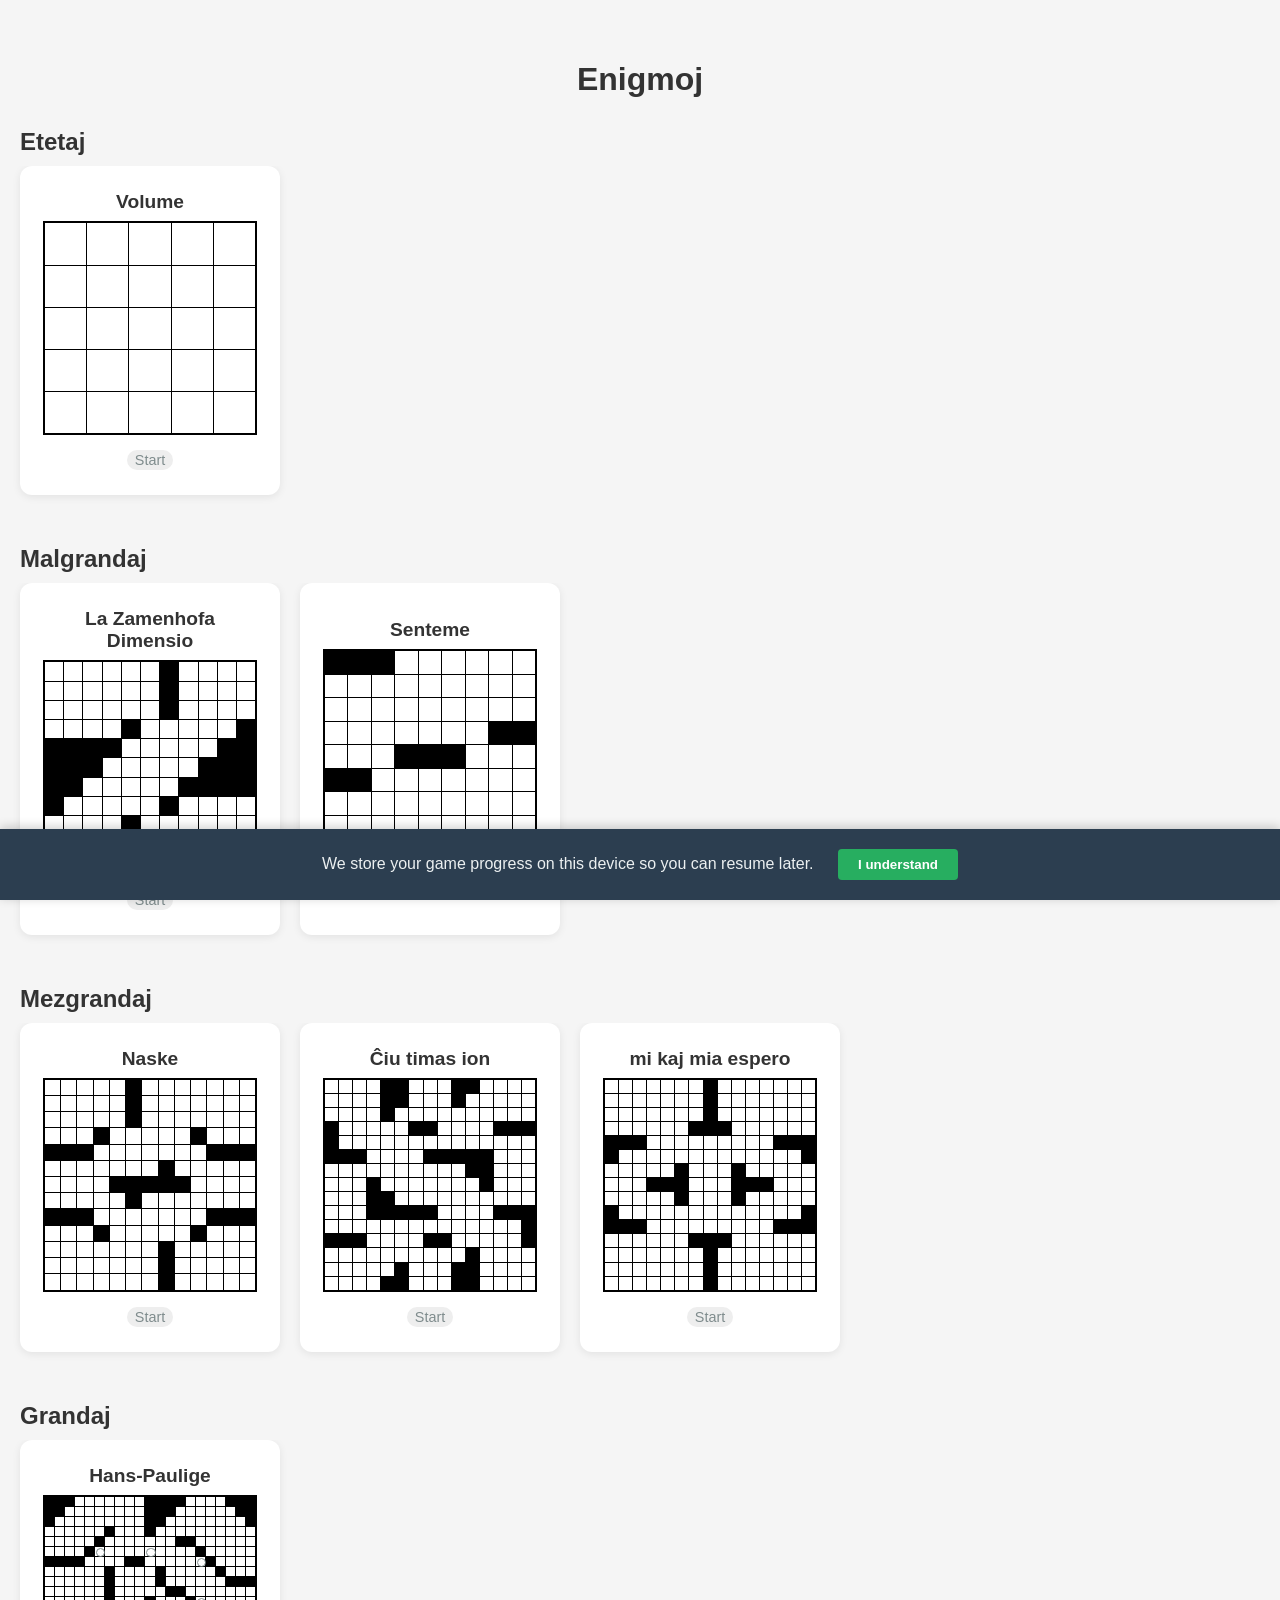
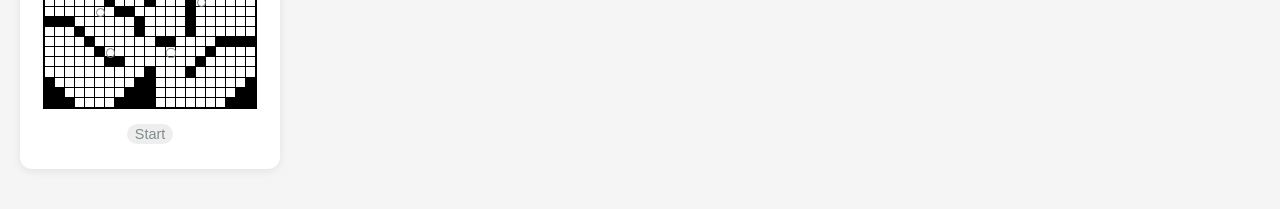
==== commit 5659de43: "update player" ====
--- a/index.html
+++ b/index.html
@@ -71,6 +71,7 @@
         /* List View Styles */
         #list-view { margin: 0 auto; padding-top: 20px; }
         h1 { text-align: center; color: var(--text-main); margin-bottom: 30px; max-width: 800px; margin-left: auto; margin-right: auto; }
+        #list-view h2 { color: var(--text-main); margin-top: 30px; margin-bottom: 10px; }
         .puzzle-list { display: flex; gap: 20px; overflow-x: auto; padding-bottom: 20px; scroll-snap-type: x mandatory; margin-left: -20px; margin-right: -20px; padding-left: 20px; padding-right: 20px; }
         
         /* View Visibility Toggles */
@@ -110,12 +111,31 @@
         .preview-cell {
             background-color: var(--cell-bg);
             aspect-ratio: 1 / 1;
+            display: flex;
+            align-items: center;
+            justify-content: center;
+            font-weight: bold;
+            color: var(--text-main);
         }
         .preview-cell.block {
             background-color: var(--cell-block);
         }
+        .preview-cell.circle {
+            position: relative;
+        }
+        .preview-cell.circle::after {
+            content: '';
+            position: absolute;
+            top: 10%;
+            left: 10%;
+            width: 80%;
+            height: 80%;
+            border: 1px solid var(--text-muted);
+            border-radius: 50%;
+        }
         .puzzle-status { color: var(--text-muted); font-size: 0.9em; background: var(--key-active); padding: 2px 8px; border-radius: 10px; }
         .puzzle-status.solved { background: #e8f5e9; color: #2e7d32; }
+        .contest-icon { margin-left: 5px; }
 
         /* Game View Styles */
         #game-layout {
@@ -177,15 +197,36 @@
         .cell input:focus { background-color: var(--input-focus); }
         .cell.active-word { background-color: var(--active-word); }
 
+        .cell.circle::after {
+            content: '';
+            position: absolute;
+            top: 50%;
+            left: 50%;
+            transform: translate(-50%, -50%);
+            width: 90%;
+            height: 90%;
+            border: 1px solid var(--text-secondary);
+            border-radius: 50%;
+            pointer-events: none;
+            z-index: 5;
+        }
+
         #clues-container {
             flex: 1;
             display: flex;
             gap: 20px;
-            max-height: 800px;
-            overflow-y: auto;
-        }
-        .clue-column { flex: 1; }
+            height: 800px;
+            max-height: 80vh;
+        }
+        .clue-column { 
+            flex: 1; 
+            display: flex; 
+            flex-direction: column; 
+            height: 100%; 
+            overflow: hidden; 
+        }
         .clue-column h3 { border-bottom: 2px solid var(--text-main); padding-bottom: 5px; color: var(--text-main); }
+        #across-clues, #down-clues { overflow-y: auto; flex: 1; }
         .clue-item {
             margin-bottom: 6px;
             font-size: 16px;
@@ -201,6 +242,10 @@
         }
         .clue-item.clue-filled {
             color: var(--clue-filled);
+        }
+        .clue-item.crossing-clue {
+            border-left: 4px solid var(--active-clue-border);
+            padding-left: 4px;
         }
 
         .back-btn {
@@ -221,6 +266,14 @@
             justify-content: space-between;
             align-items: center;
             margin-bottom: 10px;
+        }
+        
+        #timer-display {
+            font-family: monospace;
+            font-size: 1.2em;
+            margin-right: 10px;
+            color: var(--text-main);
+            white-space: nowrap;
         }
         
         /* Menu Styles */
@@ -395,9 +448,10 @@
         .kb-row { display: flex; justify-content: center; gap: 4px; width: 100%; }
         .kb-key {
             background: var(--key-bg);
+            position: relative;
             border-radius: 4px;
             padding: 10px 0;
-            flex: 1;
+            flex: 0 0 calc(10% - 4px);
             text-align: center;
             font-weight: bold;
             cursor: pointer;
@@ -408,7 +462,32 @@
             touch-action: manipulation;
         }
         .kb-key:active { background: var(--key-active); transform: translateY(1px); }
-        .kb-key.wide { flex: 1.5; background: var(--key-active); }
+        .kb-key.wide { flex: 0 0 calc(15% - 6px); background: var(--key-active); }
+
+        /* Popup Menu Styles */
+        .kb-popup {
+            position: absolute;
+            bottom: 110%;
+            left: 50%;
+            transform: translateX(-50%);
+            background: var(--key-bg);
+            border-radius: 6px;
+            box-shadow: 0 4px 12px rgba(0,0,0,0.3);
+            display: flex;
+            padding: 5px;
+            gap: 4px;
+            z-index: 200;
+        }
+        .kb-popup-key {
+            width: 32px;
+            height: 40px;
+            line-height: 40px;
+            text-align: center;
+            background: var(--bg-body);
+            border-radius: 4px;
+            color: var(--text-main);
+        }
+        .kb-popup-key.selected { background: var(--input-focus); color: #fff; }
 
         /* Adjustments when keyboard is active */
         body.kb-active {
@@ -441,6 +520,10 @@
                 overflow: hidden;
                 text-overflow: ellipsis;
             }
+            #timer-display {
+                font-size: 1em;
+                margin-right: 5px;
+            }
             .back-btn { font-size: 0.9em; padding: 6px 12px; }
             #clue-bar {
                 padding: 15px 10px calc(15px + env(safe-area-inset-bottom, 0px));
@@ -491,7 +574,18 @@
     <!-- LIST VIEW -->
     <div id="list-view" class="active">
         <h1>Enigmoj</h1>
-        <div class="puzzle-list" id="puzzle-list"></div>
+        
+        <h2>Etetaj</h2>
+        <div class="puzzle-list" id="list-etetaj"></div>
+
+        <h2>Malgrandaj</h2>
+        <div class="puzzle-list" id="list-malgrandaj"></div>
+
+        <h2>Mezgrandaj</h2>
+        <div class="puzzle-list" id="list-mezgrandaj"></div>
+
+        <h2>Grandaj</h2>
+        <div class="puzzle-list" id="list-grandaj"></div>
     </div>
 
     <!-- GAME VIEW -->
@@ -499,6 +593,7 @@
         <div class="game-header">
             <button class="back-btn" onclick="showList()">←</button>
             <h2 id="game-title" style="margin: 0; font-size: 2.5em; color: #333;"></h2>
+            <div id="timer-display">00:00</div>
             <div class="menu-container">
                 <button class="hamburger-btn" onclick="toggleMenu()">☰</button>
                 <div id="game-menu" class="dropdown-menu">
@@ -603,19 +698,28 @@
         // Paste your .ipuz (JSON) content directly into the 'data' properties below.
         const puzzleStore = {
             'Naske': {
-                title: 'Naske',
-                data: {"version":"http://ipuz.org/v1","kind":["http://ipuz.org/crossword#1"],"title":"Naske","copyright":"","author":"kartero","notes":"","dimensions":{"height":13,"width":13},"block":"#","empty":0,"puzzle":[[{"cell":1},{"cell":2},{"cell":3},{"cell":4},{"cell":5},"#",{"cell":6},{"cell":7},{"cell":8},{"cell":9},{"cell":10},{"cell":11},{"cell":12}],[{"cell":13},{"cell":0},{"cell":0},{"cell":0},{"cell":0},"#",{"cell":14},{"cell":0},{"cell":0},{"cell":0},{"cell":0},{"cell":0},{"cell":0}],[{"cell":15},{"cell":0},{"cell":0},{"cell":0},{"cell":0},"#",{"cell":16},{"cell":0},{"cell":0},{"cell":0},{"cell":0},{"cell":0},{"cell":0}],[{"cell":17},{"cell":0},{"cell":0},"#",{"cell":18},{"cell":19},{"cell":0},{"cell":0},{"cell":0},"#",{"cell":20},{"cell":0},{"cell":0}],["#","#","#",{"cell":21},{"cell":0},{"cell":0},{"cell":0},{"cell":0},{"cell":0},{"cell":22},"#","#","#"],[{"cell":23},{"cell":24},{"cell":25},{"cell":0},{"cell":0},{"cell":0},{"cell":0},"#",{"cell":26},{"cell":0},{"cell":27},{"cell":28},{"cell":29}],[{"cell":30},{"cell":0},{"cell":0},{"cell":0},"#","#","#","#","#",{"cell":31},{"cell":0},{"cell":0},{"cell":0}],[{"cell":32},{"cell":0},{"cell":0},{"cell":0},{"cell":33},"#",{"cell":34},{"cell":35},{"cell":36},{"cell":0},{"cell":0},{"cell":0},{"cell":0}],["#","#","#",{"cell":37},{"cell":0},{"cell":38},{"cell":0},{"cell":0},{"cell":0},{"cell":0},"#","#","#"],[{"cell":39},{"cell":40},{"cell":41},"#",{"cell":42},{"cell":0},{"cell":0},{"cell":0},{"cell":0},"#",{"cell":43},{"cell":44},{"cell":45}],[{"cell":46},{"cell":0},{"cell":0},{"cell":47},{"cell":0},{"cell":0},{"cell":0},"#",{"cell":48},{"cell":49},{"cell":0},{"cell":0},{"cell":0}],[{"cell":50},{"cell":0},{"cell":0},{"cell":0},{"cell":0},{"cell":0},{"cell":0},"#",{"cell":51},{"cell":0},{"cell":0},{"cell":0},{"cell":0}],[{"cell":52},{"cell":0},{"cell":0},{"cell":0},{"cell":0},{"cell":0},{"cell":0},"#",{"cell":53},{"cell":0},{"cell":0},{"cell":0},{"cell":0}]],"solution":[["P","A","R","I","Ĝ","#","S","T","A","M","P","F","I"],["U","R","I","N","A","#","K","A","N","A","L","E","T"],["B","A","N","A","N","#","O","P","E","R","E","T","A"],["L","O","G","#","G","O","T","I","K","#","B","O","L"],["#","#","#","L","A","V","U","R","S","O","#","#","#"],["A","L","I","U","L","O","J","#","O","P","I","A","T"],["S","E","N","D","#","#","#","#","#","I","N","T","U"],["O","K","D","E","K","#","S","L","A","N","G","A","J"],["#","#","#","M","U","Z","E","U","M","I","#","#","#"],["I","T","A","#","K","I","S","A","N","#","J","A","M"],["G","A","S","T","U","B","O","#","O","F","E","R","E"],["A","L","T","E","R","E","N","#","K","U","S","E","N"],["S","K","R","A","B","L","O","#","T","R","A","N","S"]],"clues":{"Across":[[1,"Nupt'"],[6,"Indiki la akuzativon Kataline"],[13,"Flava kiel elfluaĵo"],[14,"Malgranda artefarita akvovoj'"],[15,"<i>Andy Warhol</i>-aĵo"],[16,"Tia, kia <i>Orfeo en suba mondo</i>"],[17,"Altir'"],[18,"Konstru-stil' ema uzi vitralon"],[20,"Gasiĝ'"],[21,"La maskoto de Toronto"],[23,"Mal-ni"],[26,"Dormiga drog'"],[30,"Se vi ____is malsaĝulon, ____u kontrolon."],[31,"Instinkt'"],[32,"Hidrargo, protone"],[34,"Rafaj"],[37,"Ĉeesti <i>ROM</i>-on"],[39,"28-Horizontala ___ aspekt-diskuto"],[42,"Buŝtuŝan"],[43,"Kiu perdis la kapon, ne bezonas ___ ĉapon"],[46,"Pipo"],[48,"Sindone"],[50,"Kien finfine iras aviadilo"],[51,"Remburita sak'"],[52,"Literludo"],[53,"Li jam estas _____ montoj kaj maro"]],"Down":[[1,"Bierej'"],[2,"Brilkolora papago"],[3,"1-Horizontala indik'"],[4,"Maliĉa"],[5,"La arbar' de Borneo"],[6,"Land' de Auld"],[7,"Rostrulet'"],[8,"Enpreno de fremda tereno"],[9,"___o ĉiujn riverojn ricevas kaj tamen ne krevas"],[10,"Prolet'"],[11,"Embrio"],[12,"Hom' kiel <i>Carlo Minnaja</i>, <i>Giorgio Silfer</i>, aŭ <i>Renato Corsetti</i>"],[19,"Unu ___ malbona tutan manĝon difektas"],[21,"Petol'"],[22,"Vera _____o montriĝas en ebrio"],[23,"Inter reĝo kaj du"],[24,"Langpalp'"],[25,"Fruktodon'"],[27,"Entenil'"],[28,"___ 39-Horizontala aspekt-diskuto"],[29,"La \"___\" de sinjoroj estas multe da horoj"],[33,"Metropol' fama pro specifa dolĉaĵo"],[34,"Kruro, parolante pri insektoj"],[35,"Unu el la redaktantoj de <i>Usona Esperantisto</i>"],[36,"Okazaĵ' ĉe IJK dum ĉe la UK oni dormas"],[38,"Martes'"],[39,"Faras ke iu fari"],[40,"Barbira polvor'"],[41,"Ĉielaĵ'"],[43,"Konfirma"],[44,"<i>Scotiabank</i>-konstruaĵ'"],[45,"Homopart' per kiu oni volas"],[47,"Nekafa"],[49,"Ĉasputor'"]]}}
-            },
+                "version":"http://ipuz.org/v1","kind":["http://ipuz.org/crossword#1"],"title":"Naske","copyright":"","author":"kartero","notes":"","dimensions":{"height":13,"width":13},"block":"#","empty":0,"puzzle":[[{"cell":1},{"cell":2},{"cell":3},{"cell":4},{"cell":5},"#",{"cell":6},{"cell":7},{"cell":8},{"cell":9},{"cell":10},{"cell":11},{"cell":12}],[{"cell":13},{"cell":0},{"cell":0},{"cell":0},{"cell":0},"#",{"cell":14},{"cell":0},{"cell":0},{"cell":0},{"cell":0},{"cell":0},{"cell":0}],[{"cell":15},{"cell":0},{"cell":0},{"cell":0},{"cell":0},"#",{"cell":16},{"cell":0},{"cell":0},{"cell":0},{"cell":0},{"cell":0},{"cell":0}],[{"cell":17},{"cell":0},{"cell":0},"#",{"cell":18},{"cell":19},{"cell":0},{"cell":0},{"cell":0},"#",{"cell":20},{"cell":0},{"cell":0}],["#","#","#",{"cell":21},{"cell":0},{"cell":0},{"cell":0},{"cell":0},{"cell":0},{"cell":22},"#","#","#"],[{"cell":23},{"cell":24},{"cell":25},{"cell":0},{"cell":0},{"cell":0},{"cell":0},"#",{"cell":26},{"cell":0},{"cell":27},{"cell":28},{"cell":29}],[{"cell":30},{"cell":0},{"cell":0},{"cell":0},"#","#","#","#","#",{"cell":31},{"cell":0},{"cell":0},{"cell":0}],[{"cell":32},{"cell":0},{"cell":0},{"cell":0},{"cell":33},"#",{"cell":34},{"cell":35},{"cell":36},{"cell":0},{"cell":0},{"cell":0},{"cell":0}],["#","#","#",{"cell":37},{"cell":0},{"cell":38},{"cell":0},{"cell":0},{"cell":0},{"cell":0},"#","#","#"],[{"cell":39},{"cell":40},{"cell":41},"#",{"cell":42},{"cell":0},{"cell":0},{"cell":0},{"cell":0},"#",{"cell":43},{"cell":44},{"cell":45}],[{"cell":46},{"cell":0},{"cell":0},{"cell":47},{"cell":0},{"cell":0},{"cell":0},"#",{"cell":48},{"cell":49},{"cell":0},{"cell":0},{"cell":0}],[{"cell":50},{"cell":0},{"cell":0},{"cell":0},{"cell":0},{"cell":0},{"cell":0},"#",{"cell":51},{"cell":0},{"cell":0},{"cell":0},{"cell":0}],[{"cell":52},{"cell":0},{"cell":0},{"cell":0},{"cell":0},{"cell":0},{"cell":0},"#",{"cell":53},{"cell":0},{"cell":0},{"cell":0},{"cell":0}]],"solution":[["P","A","R","I","Ĝ","#","S","T","A","M","P","F","I"],["U","R","I","N","A","#","K","A","N","A","L","E","T"],["B","A","N","A","N","#","O","P","E","R","E","T","A"],["L","O","G","#","G","O","T","I","K","#","B","O","L"],["#","#","#","L","A","V","U","R","S","O","#","#","#"],["A","L","I","U","L","O","J","#","O","P","I","A","T"],["S","E","N","D","#","#","#","#","#","I","N","T","U"],["O","K","D","E","K","#","S","L","A","N","G","A","J"],["#","#","#","M","U","Z","E","U","M","I","#","#","#"],["I","T","A","#","K","I","S","A","N","#","J","A","M"],["G","A","S","T","U","B","O","#","O","F","E","R","E"],["A","L","T","E","R","E","N","#","K","U","S","E","N"],["S","K","R","A","B","L","O","#","T","R","A","N","S"]],"clues":{"Across":[[1,"Nupt'"],[6,"Indiki la akuzativon Kataline"],[13,"Flava kiel elfluaĵo"],[14,"Malgranda artefarita akvovoj'"],[15,"<i>Andy Warhol</i>-aĵo"],[16,"Tia, kia <i>Orfeo en suba mondo</i>"],[17,"Altir'"],[18,"Konstru-stil' ema uzi vitralon"],[20,"Gasiĝ'"],[21,"La maskoto de Toronto"],[23,"Mal-ni"],[26,"Dormiga drog'"],[30,"Se vi ____is malsaĝulon, ____u kontrolon."],[31,"Instinkt'"],[32,"Hidrargo, protone"],[34,"Rafaj"],[37,"Ĉeesti <i>ROM</i>-on"],[39,"28-Horizontala ___ aspekt-diskuto"],[42,"Buŝtuŝan"],[43,"Kiu perdis la kapon, ne bezonas ___ ĉapon"],[46,"Pipo"],[48,"Sindone"],[50,"Kien finfine iras aviadilo"],[51,"Remburita sak'"],[52,"Literludo"],[53,"Li jam estas _____ montoj kaj maro"]],"Down":[[1,"Bierej'"],[2,"Brilkolora papago"],[3,"1-Horizontala indik'"],[4,"Maliĉa"],[5,"La arbar' de Borneo"],[6,"Land' de Auld"],[7,"Rostrulet'"],[8,"Enpreno de fremda tereno"],[9,"___o ĉiujn riverojn ricevas kaj tamen ne krevas"],[10,"Prolet'"],[11,"Embrio"],[12,"Hom' kiel <i>Carlo Minnaja</i>, <i>Giorgio Silfer</i>, aŭ <i>Renato Corsetti</i>"],[19,"Unu ___ malbona tutan manĝon difektas"],[21,"Petol'"],[22,"Vera _____o montriĝas en ebrio"],[23,"Inter reĝo kaj du"],[24,"Langpalp'"],[25,"Fruktodon'"],[27,"Entenil'"],[28,"___ 39-Horizontala aspekt-diskuto"],[29,"La \"___\" de sinjoroj estas multe da horoj"],[33,"Metropol' fama pro specifa dolĉaĵo"],[34,"Kruro, parolante pri insektoj"],[35,"Unu el la redaktantoj de <i>Usona Esperantisto</i>"],[36,"Okazaĵ' ĉe IJK dum ĉe la UK oni dormas"],[38,"Martes'"],[39,"Faras ke iu fari"],[40,"Barbira polvor'"],[41,"Ĉielaĵ'"],[43,"Konfirma"],[44,"<i>Scotiabank</i>-konstruaĵ'"],[45,"Homopart' per kiu oni volas"],[47,"Nekafa"],[49,"Ĉasputor'"]]}},
             'ĉiu_timas_ion': {
-                title: 'Ĉiu timas ion',
-                contestMode: true,
-                contestEmail: 'me@example.com',
-                data: {"version":"http://ipuz.org/v1","kind":["http://ipuz.org/crossword#1"],"title":"Ĉiu timas ion","copyright":"","author":"Kartero WILLIAMS","notes":"","dimensions":{"height":15,"width":15},"block":"#","empty":0,"puzzle":[[{"cell":1},{"cell":2},{"cell":3},{"cell":4},"#","#",{"cell":5},{"cell":6},{"cell":7},"#","#",{"cell":8},{"cell":9},{"cell":10},{"cell":11}],[{"cell":12},{"cell":0},{"cell":0},{"cell":0},"#","#",{"cell":13},{"cell":0},{"cell":0},"#",{"cell":14},{"cell":0},{"cell":0},{"cell":0},{"cell":0}],[{"cell":15},{"cell":0},{"cell":0},{"cell":0},"#",{"cell":16},{"cell":0},{"cell":0},{"cell":0},{"cell":17},{"cell":0},{"cell":0},{"cell":0},{"cell":0},{"cell":0}],["#",{"cell":18},{"cell":0},{"cell":0},{"cell":19},{"cell":0},"#","#",{"cell":20},{"cell":0},{"cell":0},{"cell":0},"#","#","#"],["#",{"cell":21},{"cell":0},{"cell":0},{"cell":0},{"cell":0},{"cell":22},{"cell":0},{"cell":0},{"cell":0},{"cell":0},{"cell":0},{"cell":23},{"cell":24},{"cell":25}],["#","#","#",{"cell":26},{"cell":0},{"cell":0},{"cell":0},"#","#","#","#","#",{"cell":27},{"cell":0},{"cell":0}],[{"cell":28},{"cell":29},{"cell":30},{"cell":0},{"cell":0},{"cell":0},{"cell":0},{"cell":31},{"cell":32},{"cell":33},"#","#",{"cell":34},{"cell":0},{"cell":0}],[{"cell":35},{"cell":0},{"cell":0},"#",{"cell":36},{"cell":0},{"cell":0},{"cell":0},{"cell":0},{"cell":0},{"cell":37},"#",{"cell":38},{"cell":0},{"cell":0}],[{"cell":39},{"cell":0},{"cell":0},"#","#",{"cell":40},{"cell":0},{"cell":0},{"cell":0},{"cell":0},{"cell":0},{"cell":41},{"cell":0},{"cell":0},{"cell":0}],[{"cell":42},{"cell":0},{"cell":0},"#","#","#","#","#",{"cell":43},{"cell":0},{"cell":0},{"cell":0},"#","#","#"],[{"cell":44},{"cell":0},{"cell":0},{"cell":45},{"cell":46},{"cell":47},{"cell":48},{"cell":0},{"cell":0},{"cell":0},{"cell":0},{"cell":0},{"cell":49},{"cell":50},"#"],["#","#","#",{"cell":51},{"cell":0},{"cell":0},{"cell":0},"#","#",{"cell":52},{"cell":0},{"cell":0},{"cell":0},{"cell":0},"#"],[{"cell":53},{"cell":54},{"cell":55},{"cell":0},{"cell":0},{"cell":0},{"cell":0},{"cell":56},{"cell":57},{"cell":0},"#",{"cell":58},{"cell":0},{"cell":0},{"cell":59}],[{"cell":60},{"cell":0},{"cell":0},{"cell":0},{"cell":0},"#",{"cell":61},{"cell":0},{"cell":0},"#","#",{"cell":62},{"cell":0},{"cell":0},{"cell":0}],[{"cell":63},{"cell":0},{"cell":0},{"cell":0},"#","#",{"cell":64},{"cell":0},{"cell":0},"#","#",{"cell":65},{"cell":0},{"cell":0},{"cell":0}]],"solution":[["P","U","L","S","#","#","T","I","A","#","#","L","A","M","A"],["A","V","I","A","#","#","R","A","N","#","K","I","R","A","S"],["R","U","B","L","#","L","I","M","G","A","R","D","E","J","O"],["#","L","A","I","K","A","#","#","O","L","E","I","#","#","#"],["#","A","N","K","A","Ŭ","P","O","R","D","I","A","B","L","O"],["#","#","#","O","J","D","I","#","#","#","#","#","R","I","Z"],["T","R","A","K","U","I","R","I","T","A","#","#","E","T","O"],["I","E","N","#","T","R","I","P","O","L","O","#","M","O","N"],["B","A","T","#","#","E","K","S","P","E","D","I","S","T","O"],["E","G","O","#","#","#","#","#","A","Z","E","N","#","#","#"],["T","O","N","D","R","O","E","K","Z","I","S","T","A","S","#"],["#","#","#","N","E","N","I","#","#","L","O","R","N","O","#"],["S","E","N","E","L","I","R","E","J","O","#","I","G","L","O"],["E","K","I","P","O","#","I","R","I","#","#","G","L","O","R"],["L","U","T","R","#","#","K","O","D","#","#","I","O","N","A"]],"clues":{"Across":[[1,"batad' de la arterioj kaŭzita de sangofluo"],[5,"kia estas la vivo"],[8,"Tibetlingva titol' de altrangaj bikŝuoj, la ĉefa de tiuj estas la Dalai-____o"],[12,"Rilata al aerveturado"],[13,"Amfibia best' kiu princiĝas je kiso"],[14,"Komplet' de kavaliro"],[15,"Valut' en Rusujo"],[16,"Enirloko de lando"],[18,"Nefakula"],[20,"Ŝmiri per grasa likvo"],[21,"______________ [44 Horizontale] (ĉiu timas ion)"],[26,"Meldu' kiu ŝatas vinberojn"],[27,"Gren' kultivata en malprofunde inunditaj kampoj"],[28,"Tutpretigita por manĝado"],[34,"Unu literumo de la sepa litero de la greka alfabeto."],[35,"Ialoken"],[36,"Ĉefurbo de Libio"],[38,"Pagil'"],[39,"Frap'"],[40,"Profesiul' pri plusendado"],[42,"Individua mem-konsci': alinome La Mi'"],[43,"____' al ____o riproĉas malsaĝon"],[44,"[21 Horizontale] _________ (ĉiu timas ion)"],[51,"Malajn-"],[52,"Ilo por vidi foraĵojn"],[53,"Nesolvebla situacio"],[58,"Dom' el glacio"],[60,"Ilaro de profesio"],[61,"Neĉi-tieiĝi"],[62,"Admir' kaj aprez' meritita"],[63,"Naĝema kuzo de la mustelo"],[64,"Signosistem'"],[65,"Modalo de \"Let It Be\""]],"Down":[[1,"Duop'"],[2,"Tia kia la ro en germanujo kaj francujo"],[3,"Ŝtat' kies flago prezentas cedron"],[4,"Kurioza krustul' kiu fojfoje troviĝas ĉe rando de koktelglaso"],[5,"Ŝiru vin en du partojn, la mondo ___an postulos"],[6,"Ne nun, sed ___"],[7,"Emoci' kiun montras \"La Ŝriko\" farita de edvardo MUNCH"],[8,"Modalo de \"Dreams\""],[9,"Esperanta renkontiĝo okazanta en N.A. dum Oktobro"],[10,"Printempa monat'"],[11,"Ludpeco kiu samtempe plejaltas kaj plejmalaltas"],[14,"Estigi"],[16,"Kiel oni raportas"],[17,"Muzikinstrument' inter violono kaj violonĉelo"],[19,"Pilotej'"],[22,"Verspied' senakcenta"],[23,"Haltigil'"],[24,"Maltroig'"],[25,"Oksigeno trioble"],[28,"Land' nordflanke de Himalajo"],[29,"Efiko de efikito"],[30,"_____i Graboski"],[31,"Gravurema koleopter' invada en Aŭstralio"],[32,"Juvelŝton' per kies nomo titoliĝis filmo de aflredo HITCHCOCK en 1969"],[33,"Instrumento por glatigi la internon de boraĵo aŭ cilindro"],[37,"Perlo de la Nigra Maro"],[41,"insidi"],[45,"River' tra Kijivo"],[46,"Stango kuŝanta sur ŝpaloj"],[47,"___ parolas esperanton"],[48,"Liev ____sson: la unua eŭropano en ameriko, norvegliterume"],[49,"Naciec' de marjorie BOUTLAN"],[50,"Patr' de demokratio"],[53,"Rajdŝeg'"],[54,"Ĉu ni ___?"],[55,"Fungaspekta metala fiksil'"],[56,"-atomo"],[57,"Judgermana lingv'"],[59,"___ ŝlosilo ĉiun pordon malfermas"]]}}
+                "version":"http://ipuz.org/v1","kind":["http://ipuz.org/crossword#1"],"title":"Ĉiu timas ion","copyright":"","author":"Kartero WILLIAMS","notes":"","dimensions":{"height":15,"width":15},"block":"#","empty":0,"puzzle":[[{"cell":1},{"cell":2},{"cell":3},{"cell":4},"#","#",{"cell":5},{"cell":6},{"cell":7},"#","#",{"cell":8},{"cell":9},{"cell":10},{"cell":11}],[{"cell":12},{"cell":0},{"cell":0},{"cell":0},"#","#",{"cell":13},{"cell":0},{"cell":0},"#",{"cell":14},{"cell":0},{"cell":0},{"cell":0},{"cell":0}],[{"cell":15},{"cell":0},{"cell":0},{"cell":0},"#",{"cell":16},{"cell":0},{"cell":0},{"cell":0},{"cell":17},{"cell":0},{"cell":0},{"cell":0},{"cell":0},{"cell":0}],["#",{"cell":18},{"cell":0},{"cell":0},{"cell":19},{"cell":0},"#","#",{"cell":20},{"cell":0},{"cell":0},{"cell":0},"#","#","#"],["#",{"cell":21},{"cell":0},{"cell":0},{"cell":0},{"cell":0},{"cell":22},{"cell":0},{"cell":0},{"cell":0},{"cell":0},{"cell":0},{"cell":23},{"cell":24},{"cell":25}],["#","#","#",{"cell":26},{"cell":0},{"cell":0},{"cell":0},"#","#","#","#","#",{"cell":27},{"cell":0},{"cell":0}],[{"cell":28},{"cell":29},{"cell":30},{"cell":0},{"cell":0},{"cell":0},{"cell":0},{"cell":31},{"cell":32},{"cell":33},"#","#",{"cell":34},{"cell":0},{"cell":0}],[{"cell":35},{"cell":0},{"cell":0},"#",{"cell":36},{"cell":0},{"cell":0},{"cell":0},{"cell":0},{"cell":0},{"cell":37},"#",{"cell":38},{"cell":0},{"cell":0}],[{"cell":39},{"cell":0},{"cell":0},"#","#",{"cell":40},{"cell":0},{"cell":0},{"cell":0},{"cell":0},{"cell":0},{"cell":41},{"cell":0},{"cell":0},{"cell":0}],[{"cell":42},{"cell":0},{"cell":0},"#","#","#","#","#",{"cell":43},{"cell":0},{"cell":0},{"cell":0},"#","#","#"],[{"cell":44},{"cell":0},{"cell":0},{"cell":45},{"cell":46},{"cell":47},{"cell":48},{"cell":0},{"cell":0},{"cell":0},{"cell":0},{"cell":0},{"cell":49},{"cell":50},"#"],["#","#","#",{"cell":51},{"cell":0},{"cell":0},{"cell":0},"#","#",{"cell":52},{"cell":0},{"cell":0},{"cell":0},{"cell":0},"#"],[{"cell":53},{"cell":54},{"cell":55},{"cell":0},{"cell":0},{"cell":0},{"cell":0},{"cell":56},{"cell":57},{"cell":0},"#",{"cell":58},{"cell":0},{"cell":0},{"cell":59}],[{"cell":60},{"cell":0},{"cell":0},{"cell":0},{"cell":0},"#",{"cell":61},{"cell":0},{"cell":0},"#","#",{"cell":62},{"cell":0},{"cell":0},{"cell":0}],[{"cell":63},{"cell":0},{"cell":0},{"cell":0},"#","#",{"cell":64},{"cell":0},{"cell":0},"#","#",{"cell":65},{"cell":0},{"cell":0},{"cell":0}]],"solution":[["P","U","L","S","#","#","T","I","A","#","#","L","A","M","A"],["A","V","I","A","#","#","R","A","N","#","K","I","R","A","S"],["R","U","B","L","#","L","I","M","G","A","R","D","E","J","O"],["#","L","A","I","K","A","#","#","O","L","E","I","#","#","#"],["#","A","N","K","A","Ŭ","P","O","R","D","I","A","B","L","O"],["#","#","#","O","J","D","I","#","#","#","#","#","R","I","Z"],["T","R","A","K","U","I","R","I","T","A","#","#","E","T","O"],["I","E","N","#","T","R","I","P","O","L","O","#","M","O","N"],["B","A","T","#","#","E","K","S","P","E","D","I","S","T","O"],["E","G","O","#","#","#","#","#","A","Z","E","N","#","#","#"],["T","O","N","D","R","O","E","K","Z","I","S","T","A","S","#"],["#","#","#","N","E","N","I","#","#","L","O","R","N","O","#"],["S","E","N","E","L","I","R","E","J","O","#","I","G","L","O"],["E","K","I","P","O","#","I","R","I","#","#","G","L","O","R"],["L","U","T","R","#","#","K","O","D","#","#","I","O","N","A"]],"clues":{"Across":[[1,"batad' de la arterioj kaŭzita de sangofluo"],[5,"kia estas la vivo"],[8,"Tibetlingva titol' de altrangaj bikŝuoj, la ĉefa de tiuj estas la Dalai-____o"],[12,"Rilata al aerveturado"],[13,"Amfibia best' kiu princiĝas je kiso"],[14,"Komplet' de kavaliro"],[15,"Valut' en Rusujo"],[16,"Enirloko de lando"],[18,"Nefakula"],[20,"Ŝmiri per grasa likvo"],[21,"______________ [44 Horizontale] (ĉiu timas ion)"],[26,"Meldu' kiu ŝatas vinberojn"],[27,"Gren' kultivata en malprofunde inunditaj kampoj"],[28,"Tutpretigita por manĝado"],[34,"Unu literumo de la sepa litero de la greka alfabeto."],[35,"Ialoken"],[36,"Ĉefurbo de Libio"],[38,"Pagil'"],[39,"Frap'"],[40,"Profesiul' pri plusendado"],[42,"Individua mem-konsci': alinome La Mi'"],[43,"____' al ____o riproĉas malsaĝon"],[44,"[21 Horizontale] _________ (ĉiu timas ion)"],[51,"Malajn-"],[52,"Ilo por vidi foraĵojn"],[53,"Nesolvebla situacio"],[58,"Dom' el glacio"],[60,"Ilaro de profesio"],[61,"Neĉi-tieiĝi"],[62,"Admir' kaj aprez' meritita"],[63,"Naĝema kuzo de la mustelo"],[64,"Signosistem'"],[65,"Modalo de \"Let It Be\""]],"Down":[[1,"Duop'"],[2,"Tia kia la ro en germanujo kaj francujo"],[3,"Ŝtat' kies flago prezentas cedron"],[4,"Kurioza krustul' kiu fojfoje troviĝas ĉe rando de koktelglaso"],[5,"Ŝiru vin en du partojn, la mondo ___an postulos"],[6,"Ne nun, sed ___"],[7,"Emoci' kiun montras \"La Ŝriko\" farita de edvardo MUNCH"],[8,"Modalo de \"Dreams\""],[9,"Esperanta renkontiĝo okazanta en N.A. dum Oktobro"],[10,"Printempa monat'"],[11,"Ludpeco kiu samtempe plejaltas kaj plejmalaltas"],[14,"Estigi"],[16,"Kiel oni raportas"],[17,"Muzikinstrument' inter violono kaj violonĉelo"],[19,"Pilotej'"],[22,"Verspied' senakcenta"],[23,"Haltigil'"],[24,"Maltroig'"],[25,"Oksigeno trioble"],[28,"Land' nordflanke de Himalajo"],[29,"Efiko de efikito"],[30,"_____i Graboski"],[31,"Gravurema koleopter' invada en Aŭstralio"],[32,"Juvelŝton' per kies nomo titoliĝis filmo de aflredo HITCHCOCK en 1969"],[33,"Instrumento por glatigi la internon de boraĵo aŭ cilindro"],[37,"Perlo de la Nigra Maro"],[41,"insidi"],[45,"River' tra Kijivo"],[46,"Stango kuŝanta sur ŝpaloj"],[47,"___ parolas esperanton"],[48,"Liev ____sson: la unua eŭropano en ameriko, norvegliterume"],[49,"Naciec' de marjorie BOUTLAN"],[50,"Patr' de demokratio"],[53,"Rajdŝeg'"],[54,"Ĉu ni ___?"],[55,"Fungaspekta metala fiksil'"],[56,"-atomo"],[57,"Judgermana lingv'"],[59,"___ ŝlosilo ĉiun pordon malfermas"]]}
             },
             'mi_kaj_mia_espero': {
-                title: 'Mi kaj mia espero',
-                data:  {"version":"http://ipuz.org/v1","kind":["http://ipuz.org/crossword#1"],"title":"mi kaj mia espero","copyright":"","author":"kartero","notes":"","dimensions":{"height":15,"width":15},"block":"#","empty":0,"puzzle":[[{"cell":1},{"cell":2},{"cell":3},{"cell":4},{"cell":5},{"cell":6},{"cell":7},"#",{"cell":8},{"cell":9},{"cell":10},{"cell":11},{"cell":12},{"cell":13},{"cell":14}],[{"cell":15},{"cell":0},{"cell":0},{"cell":0},{"cell":0},{"cell":0},{"cell":0},"#",{"cell":16},{"cell":0},{"cell":0},{"cell":0},{"cell":0},{"cell":0},{"cell":0}],[{"cell":17},{"cell":0},{"cell":0},{"cell":0},{"cell":0},{"cell":0},{"cell":0},"#",{"cell":18},{"cell":0},{"cell":0},{"cell":0},{"cell":0},{"cell":0},{"cell":0}],[{"cell":19},{"cell":0},{"cell":0},{"cell":0},{"cell":0},{"cell":0},"#","#","#",{"cell":20},{"cell":0},{"cell":0},{"cell":0},{"cell":0},{"cell":0}],["#","#","#",{"cell":21},{"cell":0},{"cell":0},{"cell":22},{"cell":23},{"cell":24},{"cell":0},{"cell":0},{"cell":0},"#","#","#"],["#",{"cell":25},{"cell":26},{"cell":0},{"cell":0},{"cell":0},{"cell":0},{"cell":0},{"cell":0},{"cell":0},{"cell":0},{"cell":0},{"cell":27},{"cell":28},"#"],[{"cell":29},{"cell":0},{"cell":0},{"cell":0},{"cell":0},"#",{"cell":30},{"cell":0},{"cell":0},"#",{"cell":31},{"cell":0},{"cell":0},{"cell":0},{"cell":32}],[{"cell":33},{"cell":0},{"cell":0},"#","#","#",{"cell":34},{"cell":0},{"cell":0},"#","#","#",{"cell":35},{"cell":0},{"cell":0}],[{"cell":36},{"cell":0},{"cell":0},{"cell":37},{"cell":38},"#",{"cell":39},{"cell":0},{"cell":0},"#",{"cell":40},{"cell":41},{"cell":0},{"cell":0},{"cell":0}],["#",{"cell":42},{"cell":0},{"cell":0},{"cell":0},{"cell":43},{"cell":0},{"cell":0},{"cell":0},{"cell":44},{"cell":0},{"cell":0},{"cell":0},{"cell":0},"#"],["#","#","#",{"cell":45},{"cell":0},{"cell":0},{"cell":0},{"cell":0},{"cell":0},{"cell":0},{"cell":0},{"cell":0},"#","#","#"],[{"cell":46},{"cell":47},{"cell":48},{"cell":0},{"cell":0},{"cell":0},"#","#","#",{"cell":49},{"cell":0},{"cell":0},{"cell":50},{"cell":51},{"cell":52}],[{"cell":53},{"cell":0},{"cell":0},{"cell":0},{"cell":0},{"cell":0},{"cell":54},"#",{"cell":55},{"cell":0},{"cell":0},{"cell":0},{"cell":0},{"cell":0},{"cell":0}],[{"cell":56},{"cell":0},{"cell":0},{"cell":0},{"cell":0},{"cell":0},{"cell":0},"#",{"cell":57},{"cell":0},{"cell":0},{"cell":0},{"cell":0},{"cell":0},{"cell":0}],[{"cell":58},{"cell":0},{"cell":0},{"cell":0},{"cell":0},{"cell":0},{"cell":0},"#",{"cell":59},{"cell":0},{"cell":0},{"cell":0},{"cell":0},{"cell":0},{"cell":0}]],"solution":[["A","R","B","I","T","R","E","#","K","A","P","M","O","V","O"],["L","E","O","N","R","O","K","#","A","M","R","I","D","E","T"],["F","E","N","D","O","T","A","#","P","I","A","N","O","L","O"],["A","L","E","U","T","O","#","#","#","K","S","E","N","O","N"],["#","#","#","L","U","N","R","A","D","I","O","J","#","#","#"],["#","V","A","G","A","D","I","S","E","N","C","E","L","E","#"],["D","E","L","I","R","#","P","E","Z","#","I","N","U","N","D"],["U","Z","I","#","#","#","E","K","I","#","#","#","E","D","R"],["B","I","R","D","O","#","T","U","R","#","M","A","J","A","O"],["#","K","I","A","M","M","I","R","E","V","E","N","O","S","#"],["#","#","#","K","A","J","S","I","M","I","L","E","#","#","#"],["M","E","M","O","R","E","#","#","#","E","K","K","R","A","K"],["A","C","E","T","I","L","O","#","U","N","I","S","O","N","O"],["S","A","T","A","N","O","N","#","M","A","T","A","D","O","R"],["K","R","A","J","O","N","O","#","E","N","A","Ĵ","O","J","N"]],"clues":{"Across":[[1,"Laŭ nenio aparte"],[8,"Senvorta esprimo, svinge, kline, aŭ balance"],[15,"Mont' en Honkongo, nomata pro kataspekto"],[16,"Mien' koketa"],[17,"Tia, kia haro inter esperantistoj kiam oni starigas demandon gramatikan"],[18,"Memludanta klavar-instrumento"],[19,"Indiĝeno de vulkana insularo en la norda Pacifiko."],[20,"Nobla gas' nomata \"fremda\" helene"],[21,"Stratlampoj de la prauloj"],[25,"Kant-titolo el \"La Arĝenta Albumo\": Promeni vespere"],[29,"perturba stat' konfuza kaj halucina"],[30,"Gravita fort'"],[31,"Superflu'"],[33,"utiligi"],[34,"Komenciĝi"],[35,"Geometria fac'"],[36,"Besto flugema"],[39,"Militaĵ' kiu moviĝas vertikale kaj horizontale, sed ne diagonale"],[40,"Ano de indiĝena socio en Jukatano"],[42,"Kant-titolo el la albumo \"Amu Min\": Je la momento de malkabeiĝo"],[45,"K.S."],[46,"______ al iu forpasinta"],[49,"Subita krevson'"],[53,"Radikalo de acido el kiu konsistas vinagro"],[55,"Aŭdigo de multaj voĉoj samtempe kaj samnote"],[56,"Princon de mallumo aŭ membron de laborista esperanta asocio"],[57,"Profesi' de Escamiljo en la opero \"Carmen\""],[58,"Skribilo forviŝebla"],[59,"Internajn partojn"]],"Down":[[1,"La litero per kiu oni indikas diafanecon en ciferecaj bildoj"],[2,"La ne-imaginara part' de kompleksa nombro"],[3,"Nu ____,"],[4,"Pardoni"],[5,"Piedvoj' apud veturvojo"],[6,"Ronda konstruaĵ' sub kupolo"],[7,"Subita"],[8,"Liter' reprezentanta geometran kurbecon"],[9,"Kamarad' kiu apartenas al la sekso de Eva"],[10,"Homgrup' de antaŭaj epokoj"],[11,"Kien oni sendas malplenajn ĉarojn por elporti volorajn mineralojn"],[12,"Muzikan poemon, kutime adresitan"],[13,"Tio kio pelas boaton per la vento"],[14,"Edzon de Popea"],[22,"Diris denove"],[23,"Sekurigi finance"],[24,"Avid'"],[25,"Sakforma organ'"],[26,"Moviĝi iacelen"],[27,"Loko kie oni trovas provizore haveblajn aferojn, kiel aŭtojn"],[28,"Devas esti farata"],[29,"Malcert'"],[32,"Mallona titolo de tiuj kiuj defendis siajn disertaĵojn"],[37,"Tiaj kiaj la anoj de indiĝena popolo loĝinte plejparte en nuntempa Minesoto."],[38,"Krustulo malofte blua, kiu apartenas al la sekso de Eva"],[40,"Tia kia bovino uzita"],[41,"Havaj' (rilate al Usono)"],[43,"Nervon kies nomo similas tio de abelproduktaĵo kiam oni ne atentas la vokalojn"],[44,"Hom' kiu loĝas en la ĉefurbo de Aŭstrio"],[46,"Trompa aspekt'"],[47,"esenc' (se oni ŝatas sufiksojn)"],[48,"post- (parolante pri sciencoj)"],[50,"Eksterhavena ankrejo"],[51,"Membroj"],[52,"Muzikinstrument' origine farita el keratinaj ornamaĵoj de viraj bestoj."],[54,"Frakcio"],[55,"En nedifinita maniero"]]}}
+                "version":"http://ipuz.org/v1","kind":["http://ipuz.org/crossword#1"],"title":"mi kaj mia espero","copyright":"","author":"kartero","notes":"","dimensions":{"height":15,"width":15},"block":"#","empty":0,"puzzle":[[{"cell":1},{"cell":2},{"cell":3},{"cell":4},{"cell":5},{"cell":6},{"cell":7},"#",{"cell":8},{"cell":9},{"cell":10},{"cell":11},{"cell":12},{"cell":13},{"cell":14}],[{"cell":15},{"cell":0},{"cell":0},{"cell":0},{"cell":0},{"cell":0},{"cell":0},"#",{"cell":16},{"cell":0},{"cell":0},{"cell":0},{"cell":0},{"cell":0},{"cell":0}],[{"cell":17},{"cell":0},{"cell":0},{"cell":0},{"cell":0},{"cell":0},{"cell":0},"#",{"cell":18},{"cell":0},{"cell":0},{"cell":0},{"cell":0},{"cell":0},{"cell":0}],[{"cell":19},{"cell":0},{"cell":0},{"cell":0},{"cell":0},{"cell":0},"#","#","#",{"cell":20},{"cell":0},{"cell":0},{"cell":0},{"cell":0},{"cell":0}],["#","#","#",{"cell":21},{"cell":0},{"cell":0},{"cell":22},{"cell":23},{"cell":24},{"cell":0},{"cell":0},{"cell":0},"#","#","#"],["#",{"cell":25},{"cell":26},{"cell":0},{"cell":0},{"cell":0},{"cell":0},{"cell":0},{"cell":0},{"cell":0},{"cell":0},{"cell":0},{"cell":27},{"cell":28},"#"],[{"cell":29},{"cell":0},{"cell":0},{"cell":0},{"cell":0},"#",{"cell":30},{"cell":0},{"cell":0},"#",{"cell":31},{"cell":0},{"cell":0},{"cell":0},{"cell":32}],[{"cell":33},{"cell":0},{"cell":0},"#","#","#",{"cell":34},{"cell":0},{"cell":0},"#","#","#",{"cell":35},{"cell":0},{"cell":0}],[{"cell":36},{"cell":0},{"cell":0},{"cell":37},{"cell":38},"#",{"cell":39},{"cell":0},{"cell":0},"#",{"cell":40},{"cell":41},{"cell":0},{"cell":0},{"cell":0}],["#",{"cell":42},{"cell":0},{"cell":0},{"cell":0},{"cell":43},{"cell":0},{"cell":0},{"cell":0},{"cell":44},{"cell":0},{"cell":0},{"cell":0},{"cell":0},"#"],["#","#","#",{"cell":45},{"cell":0},{"cell":0},{"cell":0},{"cell":0},{"cell":0},{"cell":0},{"cell":0},{"cell":0},"#","#","#"],[{"cell":46},{"cell":47},{"cell":48},{"cell":0},{"cell":0},{"cell":0},"#","#","#",{"cell":49},{"cell":0},{"cell":0},{"cell":50},{"cell":51},{"cell":52}],[{"cell":53},{"cell":0},{"cell":0},{"cell":0},{"cell":0},{"cell":0},{"cell":54},"#",{"cell":55},{"cell":0},{"cell":0},{"cell":0},{"cell":0},{"cell":0},{"cell":0}],[{"cell":56},{"cell":0},{"cell":0},{"cell":0},{"cell":0},{"cell":0},{"cell":0},"#",{"cell":57},{"cell":0},{"cell":0},{"cell":0},{"cell":0},{"cell":0},{"cell":0}],[{"cell":58},{"cell":0},{"cell":0},{"cell":0},{"cell":0},{"cell":0},{"cell":0},"#",{"cell":59},{"cell":0},{"cell":0},{"cell":0},{"cell":0},{"cell":0},{"cell":0}]],"solution":[["A","R","B","I","T","R","E","#","K","A","P","M","O","V","O"],["L","E","O","N","R","O","K","#","A","M","R","I","D","E","T"],["F","E","N","D","O","T","A","#","P","I","A","N","O","L","O"],["A","L","E","U","T","O","#","#","#","K","S","E","N","O","N"],["#","#","#","L","U","N","R","A","D","I","O","J","#","#","#"],["#","V","A","G","A","D","I","S","E","N","C","E","L","E","#"],["D","E","L","I","R","#","P","E","Z","#","I","N","U","N","D"],["U","Z","I","#","#","#","E","K","I","#","#","#","E","D","R"],["B","I","R","D","O","#","T","U","R","#","M","A","J","A","O"],["#","K","I","A","M","M","I","R","E","V","E","N","O","S","#"],["#","#","#","K","A","J","S","I","M","I","L","E","#","#","#"],["M","E","M","O","R","E","#","#","#","E","K","K","R","A","K"],["A","C","E","T","I","L","O","#","U","N","I","S","O","N","O"],["S","A","T","A","N","O","N","#","M","A","T","A","D","O","R"],["K","R","A","J","O","N","O","#","E","N","A","Ĵ","O","J","N"]],"clues":{"Across":[[1,"Laŭ nenio aparte"],[8,"Senvorta esprimo, svinge, kline, aŭ balance"],[15,"Mont' en Honkongo, nomata pro kataspekto"],[16,"Mien' koketa"],[17,"Tia, kia haro inter esperantistoj kiam oni starigas demandon gramatikan"],[18,"Memludanta klavar-instrumento"],[19,"Indiĝeno de vulkana insularo en la norda Pacifiko."],[20,"Nobla gas' nomata \"fremda\" helene"],[21,"Stratlampoj de la prauloj"],[25,"Kant-titolo el \"La Arĝenta Albumo\": Promeni vespere"],[29,"perturba stat' konfuza kaj halucina"],[30,"Gravita fort'"],[31,"Superflu'"],[33,"utiligi"],[34,"Komenciĝi"],[35,"Geometria fac'"],[36,"Besto flugema"],[39,"Militaĵ' kiu moviĝas vertikale kaj horizontale, sed ne diagonale"],[40,"Ano de indiĝena socio en Jukatano"],[42,"Kant-titolo el la albumo \"Amu Min\": Je la momento de malkabeiĝo"],[45,"K.S."],[46,"______ al iu forpasinta"],[49,"Subita krevson'"],[53,"Radikalo de acido el kiu konsistas vinagro"],[55,"Aŭdigo de multaj voĉoj samtempe kaj samnote"],[56,"Princon de mallumo aŭ membron de laborista esperanta asocio"],[57,"Profesi' de Escamiljo en la opero \"Carmen\""],[58,"Skribilo forviŝebla"],[59,"Internajn partojn"]],"Down":[[1,"La litero per kiu oni indikas diafanecon en ciferecaj bildoj"],[2,"La ne-imaginara part' de kompleksa nombro"],[3,"Nu ____,"],[4,"Pardoni"],[5,"Piedvoj' apud veturvojo"],[6,"Ronda konstruaĵ' sub kupolo"],[7,"Subita"],[8,"Liter' reprezentanta geometran kurbecon"],[9,"Kamarad' kiu apartenas al la sekso de Eva"],[10,"Homgrup' de antaŭaj epokoj"],[11,"Kien oni sendas malplenajn ĉarojn por elporti volorajn mineralojn"],[12,"Muzikan poemon, kutime adresitan"],[13,"Tio kio pelas boaton per la vento"],[14,"Edzon de Popea"],[22,"Diris denove"],[23,"Sekurigi finance"],[24,"Avid'"],[25,"Sakforma organ'"],[26,"Moviĝi iacelen"],[27,"Loko kie oni trovas provizore haveblajn aferojn, kiel aŭtojn"],[28,"Devas esti farata"],[29,"Malcert'"],[32,"Mallona titolo de tiuj kiuj defendis siajn disertaĵojn"],[37,"Tiaj kiaj la anoj de indiĝena popolo loĝinte plejparte en nuntempa Minesoto."],[38,"Krustulo malofte blua, kiu apartenas al la sekso de Eva"],[40,"Tia kia bovino uzita"],[41,"Havaj' (rilate al Usono)"],[43,"Nervon kies nomo similas tio de abelproduktaĵo kiam oni ne atentas la vokalojn"],[44,"Hom' kiu loĝas en la ĉefurbo de Aŭstrio"],[46,"Trompa aspekt'"],[47,"esenc' (se oni ŝatas sufiksojn)"],[48,"post- (parolante pri sciencoj)"],[50,"Eksterhavena ankrejo"],[51,"Membroj"],[52,"Muzikinstrument' origine farita el keratinaj ornamaĵoj de viraj bestoj."],[54,"Frakcio"],[55,"En nedifinita maniero"]]}
             },
+            'la_zamenhofa_dimensio': {
+                "version":"http://ipuz.org/v1","kind":["http://ipuz.org/crossword#1"],"title":"La Zamenhofa Dimensio","author":"","dimensions":{"width":11,"height":11},"puzzle":[[{"cell":1},{"cell":2},{"cell":3},{"cell":4},{"cell":5},{"cell":6},"#",{"cell":7},{"cell":8},{"cell":9},{"cell":10}],[{"cell":11},0,0,0,0,0,"#",{"cell":12},0,0,0],[{"cell":13},0,0,0,0,0,"#",{"cell":14},0,0,0],[{"cell":15},0,0,0,"#",{"cell":16},{"cell":17},0,0,0,"#"],["#","#","#","#",{"cell":18},0,0,0,0,"#","#"],["#","#","#",{"cell":19},0,0,0,0,"#","#","#"],["#","#",{"cell":20},0,0,0,0,"#","#","#","#"],["#",{"cell":21},0,0,0,0,"#",{"cell":22},{"cell":23},{"cell":24},{"cell":25}],[{"cell":26},0,0,0,"#",{"cell":27},{"cell":28},0,0,0,0],[{"cell":29},0,0,0,"#",{"cell":30},0,0,0,0,0],[{"cell":31},0,0,0,"#",{"cell":32},0,0,0,0,0]],"solution":[["P","U","T","R","I","Ĝ","#","K","A","B","L"],["A","L","R","I","D","I","#","O","L","E","O"],["K","N","E","D","A","S","#","J","E","L","P"],["T","O","F","U","#","L","A","N","U","G","#"],["#","#","#","#","G","A","Z","E","T","#","#"],["#","#","#","K","A","R","E","O","#","#","#"],["#","#","F","A","D","E","N","#","#","#","#"],["#","N","E","P","O","V","#","M","O","S","K"],["T","A","T","U","#","I","D","I","S","T","A"],["A","Z","O","T","#","D","I","R","T","A","J"],["R","A","R","A","#","O","K","T","A","N","T"]],"clues":{"Across":[[1,"Reven' al polvo"],[7,"Televid-peril'"],[11,"Trovi neserioza"],[12,"Konsistaĵo de la farbo sur La Gioconda"],[13,"Donas formon, premade permane"],[14,"Ekkria boj"],[15,"Flosaĵ' en misosupo"],[16,"Enhavaĵ' de luksa kuseno"],[18,"Verk' kiel Herezulo"],[19,"Barata spicmiksaĵo"],[20,"Sinsekv' de pensoj, figure"],[21,"Limigita kapabl'"],[22,"Armil' de mefito"],[26,"La skribaĵ' \"neniujn badaŭrojn\" (tiele)"],[27,"Tia, kia estas <i>Kuriero Internaciona</i>"],[29,"Nitrogen'"],[30,"Sordidaj"],[31,"Blua kiel omaro"],[32,"Kutima dividaĵ' de pico"]],"Down":[[1,"Kontrakt'"],[2,"Brak-fibulo"],[3,"Plej malalta briĝ-emblem'"],[4,"Miru! Pensu! ____!"],[5,"Amiko de Marina"],[6,"Ferma signalo"],[7,"Interlingvo el dialekto"],[8,"Ligno-artist': Andrew Gronholdt"],[9,"Diligenta koleg': Frans Schoofs"],[10,"Aviadila lertaĵ'"],[17,"Obstinul'"],[18,"Kabo en Masaĉuseco"],[19,"Tia, kia aŭto kiu ne startas"],[20,"Naŭza odor'"],[21,"Tia, kia franca vokalo"],[22,"Flora simbol' de Venuso"],[23,"Senkarna"],[24,"Duon-bronz'"],[25,"Ludil' uzata kiel muzikgrupa titolo"],[26,"Radik' de Polinezio"],[28,"Mezur' en la Z-a dimensio"]]}
+            },
+            'hans_paulige': {
+                "version":"http://ipuz.org/v1","kind":["http://ipuz.org/crossword#1"],"title":"Hans-Paulige","copyright":"","author":"DeKartero WILLIAMS","notes":"","dimensions":{"height":21,"width":21},"block":"#","empty":0,"puzzle":[["#","#","#",{"cell":1},{"cell":2},{"cell":3},{"cell":4},{"cell":5},{"cell":6},{"cell":7},"#","#","#","#",{"cell":8},{"cell":9},{"cell":10},{"cell":11},"#","#","#"],["#","#",{"cell":12},{"cell":0},{"cell":0},{"cell":0},{"cell":0},{"cell":0},{"cell":0},{"cell":0},"#","#","#",{"cell":13},{"cell":0},{"cell":0},{"cell":0},{"cell":0},{"cell":14},"#","#"],["#",{"cell":15},{"cell":0},{"cell":0},{"cell":0},{"cell":0},{"cell":0},{"cell":0},{"cell":0},{"cell":0},"#","#",{"cell":16},{"cell":0},{"cell":0},{"cell":0},{"cell":0},{"cell":0},{"cell":0},{"cell":17},"#"],[{"cell":18},{"cell":0},{"cell":0},{"cell":0},{"cell":0},{"cell":0},"#",{"cell":19},{"cell":0},{"cell":0},"#",{"cell":20},{"cell":0},{"cell":0},{"cell":0},{"cell":0},{"cell":0},{"cell":0},{"cell":0},{"cell":0},{"cell":21}],[{"cell":22},{"cell":0},{"cell":0},{"cell":0},{"cell":0},"#",{"cell":23},{"cell":0},{"cell":0},{"cell":0},{"cell":24},{"cell":0},{"cell":0},"#","#",{"cell":25},{"cell":0},{"cell":0},{"cell":0},{"cell":0},{"cell":0}],[{"cell":26},{"cell":0},{"cell":0},{"cell":0},"#",{"cell":27,"style":{"shapebg":"circle"}},{"cell":0},{"cell":0},{"cell":0},{"cell":0},{"cell":0,"style":{"shapebg":"circle"}},{"cell":0},{"cell":0},{"cell":28},{"cell":29},"#",{"cell":30},{"cell":0},{"cell":0},{"cell":0},{"cell":0}],["#","#","#","#",{"cell":31},{"cell":0},{"cell":0},{"cell":0},"#","#",{"cell":32},{"cell":0},{"cell":0},{"cell":0},{"cell":0},{"cell":33,"style":{"shapebg":"circle"}},"#",{"cell":34},{"cell":0},{"cell":0},{"cell":0}],[{"cell":35},{"cell":36},{"cell":37},{"cell":38},{"cell":0},{"cell":0},"#",{"cell":39},{"cell":40},{"cell":41},{"cell":0},"#",{"cell":42},{"cell":0},{"cell":0},{"cell":0},{"cell":43},"#",{"cell":44},{"cell":0},{"cell":0}],[{"cell":45},{"cell":0},{"cell":0},{"cell":0},{"cell":0},{"cell":0},"#",{"cell":46},{"cell":0},{"cell":0},{"cell":0},"#",{"cell":47},{"cell":0},{"cell":0},{"cell":0},{"cell":0},{"cell":48},"#","#","#"],[{"cell":49},{"cell":0},{"cell":0},{"cell":0},{"cell":0},{"cell":0},"#",{"cell":50},{"cell":0},{"cell":0},{"cell":0},{"cell":51},"#","#",{"cell":52},{"cell":0},{"cell":0},{"cell":0},{"cell":53},{"cell":54},{"cell":55}],[{"cell":56},{"cell":0},{"cell":0},{"cell":0},{"cell":0},{"cell":0},"#",{"cell":57},{"cell":0},{"cell":0},"#",{"cell":58},{"cell":59},{"cell":60},"#",{"cell":61,"style":{"shapebg":"circle"}},{"cell":0},{"cell":0},{"cell":0},{"cell":0},{"cell":0}],[{"cell":62},{"cell":0},{"cell":0},{"cell":0},{"cell":0},{"cell":0,"style":{"shapebg":"circle"}},{"cell":63},"#","#",{"cell":64},{"cell":65},{"cell":0},{"cell":0},{"cell":0},"#",{"cell":66},{"cell":0},{"cell":0},{"cell":0},{"cell":0},{"cell":0}],["#","#","#",{"cell":67},{"cell":0},{"cell":0},{"cell":0},{"cell":68},{"cell":69},"#",{"cell":70},{"cell":0},{"cell":0},{"cell":0},"#",{"cell":71},{"cell":0},{"cell":0},{"cell":0},{"cell":0},{"cell":0}],[{"cell":72},{"cell":73},{"cell":74},"#",{"cell":75},{"cell":0},{"cell":0},{"cell":0},{"cell":0},"#",{"cell":76},{"cell":0},{"cell":0},{"cell":0},"#",{"cell":77},{"cell":0},{"cell":0},{"cell":0},{"cell":0},{"cell":0}],[{"cell":78},{"cell":0},{"cell":0},{"cell":79},"#",{"cell":80},{"cell":0},{"cell":0},{"cell":0},{"cell":81},{"cell":0},"#","#",{"cell":82},{"cell":83},{"cell":0},{"cell":0},"#","#","#","#"],[{"cell":84},{"cell":0},{"cell":0},{"cell":0},{"cell":85},"#",{"cell":86,"style":{"shapebg":"circle"}},{"cell":0},{"cell":0},{"cell":0},{"cell":0},{"cell":87},{"cell":88,"style":{"shapebg":"circle"}},{"cell":0},{"cell":0},{"cell":0},"#",{"cell":89},{"cell":90},{"cell":91},{"cell":92}],[{"cell":93},{"cell":0},{"cell":0},{"cell":0},{"cell":0},{"cell":94},"#","#",{"cell":95},{"cell":0},{"cell":0},{"cell":0},{"cell":0},{"cell":0},{"cell":0},"#",{"cell":96},{"cell":0},{"cell":0},{"cell":0},{"cell":0}],[{"cell":97},{"cell":0},{"cell":0},{"cell":0},{"cell":0},{"cell":0},{"cell":98},{"cell":99},{"cell":0},{"cell":0},"#",{"cell":100},{"cell":0},{"cell":0},"#",{"cell":101},{"cell":0},{"cell":0},{"cell":0},{"cell":0},{"cell":0}],["#",{"cell":102},{"cell":0},{"cell":0},{"cell":0},{"cell":0},{"cell":0},{"cell":0},{"cell":0},"#","#",{"cell":103},{"cell":0},{"cell":0},{"cell":104},{"cell":0},{"cell":0},{"cell":0},{"cell":0},{"cell":0},"#"],["#","#",{"cell":105},{"cell":0},{"cell":0},{"cell":0},{"cell":0},{"cell":0},"#","#","#",{"cell":106},{"cell":0},{"cell":0},{"cell":0},{"cell":0},{"cell":0},{"cell":0},{"cell":0},"#","#"],["#","#","#",{"cell":107},{"cell":0},{"cell":0},{"cell":0},"#","#","#","#",{"cell":108},{"cell":0},{"cell":0},{"cell":0},{"cell":0},{"cell":0},{"cell":0},"#","#","#"]],"solution":[["#","#","#","V","A","R","A","D","E","R","#","#","#","#","I","A","M","A","#","#","#"],["#","#","S","I","M","I","L","E","T","I","#","#","#","E","S","T","I","M","U","#","#"],["#","S","U","B","A","Ĉ","E","T","A","D","#","#","E","S","T","O","N","I","N","O","#"],["V","I","R","U","S","A","#","A","V","I","#","O","L","E","O","M","A","K","U","L","O"],["A","M","A","R","E","#","O","L","I","G","A","R","K","#","#","A","C","E","T","O","N"],["T","I","O","N","#","G","R","A","V","A","P","L","O","R","O","#","I","M","A","G","E"],["#","#","#","#","K","R","E","P","#","#","S","I","V","E","R","T","#","A","G","A","C"],["S","K","L","A","V","A","#","L","A","T","A","#","A","K","N","U","L","#","A","S","O"],["K","R","E","T","A","N","#","A","V","A","R","#","S","T","A","T","U","R","#","#","#"],["V","I","V","O","R","D","#","N","E","P","O","V","#","#","M","A","M","U","T","I","D"],["A","M","I","N","D","A","#","O","N","I","#","A","R","Ĉ","#","M","I","S","I","L","A"],["R","E","L","I","E","F","E","#","#","R","A","D","I","I","#","E","G","U","M","E","N"],["#","#","#","O","K","U","L","E","N","#","S","I","T","U","#","M","I","L","I","T","O"],["M","D","R","#","A","T","A","K","E","#","P","S","I","O","#","B","L","O","G","O","J"],["E","R","E","T","#","O","N","U","F","R","I","#","#","K","E","R","O","#","#","#","#"],["K","I","T","I","N","#","D","O","L","O","R","A","K","A","L","O","#","S","E","Ĝ","O"],["A","N","U","R","O","J","#","#","A","L","I","K","A","Z","E","#","D","A","T","I","V"],["S","K","R","I","B","A","P","E","T","O","#","T","R","E","#","P","U","N","A","D","O"],["#","I","N","T","E","R","A","G","A","#","#","I","D","I","O","L","E","K","T","O","#"],["#","#","I","A","L","E","Ĝ","O","#","#","#","V","E","R","K","I","N","T","O","#","#"],["#","#","#","J","O","G","O","#","#","#","#","E","L","I","R","E","J","O","#","#","#"]],"clues":{"Across":[[1,"Kuba urb'"],[8,"Ne nuna, kaj verŝajne ne estonta"],[12,"Esti iel samaspekta"],[13,"Honoru"],[15,"Sistema korupt'"],[16,"Hilda Helene Dresen"],[18,"Infektema"],[19,"Ŝajna prefikso pri flugado"],[20,"Forlavindaĵo"],[22,"Kiel gustas bedaŭro"],[23,"Povul' kiel Musk, Bezos, Zuckerberg"],[25,"Ungolako-forigil'"],[26,"Kion vi semis, ____ vi rikoltos"],[27,"Ne \"ĝusta famo\", sed \"serioza lamento\""],[30,"Ne reale"],[31,"Silka ŝtof'"],[32,"Mezurunu' de sorbado de radioaktiveco"],[34,"Pika sent'"],[35,"Mallibera"],[39,"Konstruata per maldikaj tabuloj"],[42,"Bub' kun makulita vizaĝo"],[44,"Inter reĝo kaj du"],[45,"Blankan, kiel sur nigra tabulo"],[46,"Em' ŝpari"],[47,"Altec'"],[49,"Aranĝ' de aferoj"],[50,"Mank' de kapablo"],[52,"Eta gigant'"],[56,"Plaĉa"],[57,"___ metis makulon en mian kalkulon"],[58,"Bastonet', kiun tenas la dekstra mano de violonisto"],[61,"Fluganta rekte al sia celo"],[62,"Elstare, kiel brajlo"],[64,"Brili"],[66,"Orienta abat'"],[67,"Kien oni intime rigardas"],[70,"Pozici'"],[71,"Temo de la poemo <i>En Ĉi Murdepoko</i>"],[72,"Mallonga esprimo de letala amuziĝo"],[75,"Ofensive"],[76,"Simbolo de scienco pri la menso, greklitere"],[77,"<i>Stela ĉiam nur kritikas</i>, <i>Teo kaj Libroj</i>, kaj <i>Scivolemo</i>"],[78,"Ege malgranda part'"],[80,"Esperantig' de antaŭnomo de TONKIN"],[82,"Koraspekta emblemo"],[84,"Komponant' de karapaco"],[86,"Ne \"bunta hindamanĝaĵo\", sed \"suferiga haŭt-duraĵo\""],[89,"Fotelo"],[93,"Amfibioj de zoologia ordo senvosta"],[95,"\"Se ne tiel\" aŭ pli ĝuste: en malsama gramatika rolo"],[96,"Gramatika rol' esprimata per <i>al</i>"],[97,"Plendletero"],[100,"Kiu hundon mian batas, mi mem ne ___ ŝatas"],[101,"Enkarcerigo"],[102,"Tia, kia videoludo"],[103,"Propra parolmaniero"],[105,"Nedifinita regulo, eble de Tonjo"],[106,"Aŭtoro"],[107,"Sin-tena ekzercado"],[108,"Pordo indikata de lumigitaj literoj"]],"Down":[[1,"Japana neĝbula arbust'"],[2,"Kiel oni abonas <i>Usona Esperantisto</i>"],[3,"Ne naskiĝu ____, naskiĝu feliĉa"],[4,"Voj' inter arboj"],[5,"Zorge verkita programo"],[6,"Beb'"],[7,"Tia, kia la poezio de Raymond Schwartz"],[8,"Muelilo haltas, muel____ eksaltas"],[9,"Tre preciza, parolante pri horloĝoj"],[10,"Malkaŝe pretigi atakon, eventuale ĉe ŝako"],[11,"Afabla"],[12,"Korana ĉapitro"],[13,"Branĉ' de la Belartaj Konursoj"],[14,"Mallonga, parolante pri loĝado ĉe hotelo"],[15,"Naŭa best' de la ĉina zodiako"],[16,"Ekhavas, ekzemple ideon"],[17,"Fakas"],[18,"Kotonaĵ'"],[20,"Kudri faldon"],[21,"La trajto esti frakcio"],[23,"Fakasocio de UEA kiu nomas birdojn"],[24,"Hinda muzo"],[27,"Ne \"plezura peco\", sed \"longa jardero\""],[28,"Nekurb'"],[29,"Jaguar' sur kapoto"],[31,"Tia, kia la 1955 Universala Kongreso en Bolonjo, Italujo"],[33,"Ne \"mallaŭta sonkoloro\", sed \"kompleta korpoparto\""],[35,"Plac' kiel <i>Times</i>"],[36,"Lok' kiu laŭ Kalle Kniivilä estas nia"],[37,"Simpla maŝin'"],[38,"Feblozo"],[40,"____kaĉo"],[41,"Eta rostrul'"],[43,"Torĉo"],[48,"Kolora genro de fungoj"],[51,"Quo _____"],[53,"Terur'"],[54,"Pinglo"],[55,"Otto Jespersen kaj Hans Christian Andersen"],[59,"Vestiĝi nigre, bruligi kandelon, kaj diri latinaĵon"],[60,"Malatenti invito-mankon"],[63,"Antilop'"],[65,"Rigardi kaj ______ ne devigas akiri"],[68,"Eŭropa monunuo 8-Horizontala"],[69,"Rekta kaj honesta"],[72,"Blekas kapre"],[73,"Partopreni IJK-on"],[74,"Direkti originen"],[79,"Kiel la kestoj en kuirejo"],[81,"Ludata parto"],[83,"Malkiel 4-Vertikale"],[85,"Grafo"],[87,"Kiel oni partoprenas Esperantujon"],[88,"Fring'"],[89,"Religia pureco"],[90,"Oficiala listo"],[91,"Saud-araba urbo kiu gastigis F1-ajn aŭtovetkurojn"],[92,"Ingredienco de omleto"],[94,"Longa ĉirkaŭir' de la suno"],[96,"Guvernistin' de fraŭlino"],[98,"Folio"],[99,"Mio"],[101,"Krom tio"],[104,"Fera farb'"]]}
+            },
+            'senteme_1': {
+                "version":"http://ipuz.org/v1","kind":["http://ipuz.org/crossword#1"],"title":"Senteme","author":"","dimensions":{"width":9,"height":9},"puzzle":[["#","#","#",{"cell":1},{"cell":2},{"cell":3},{"cell":4},{"cell":5},{"cell":6}],[{"cell":7},{"cell":8},{"cell":9},0,0,0,0,0,0],[{"cell":10},0,0,0,0,0,0,0,0],[{"cell":11},0,0,0,0,0,0,"#","#"],[{"cell":12},0,0,"#","#","#",{"cell":13},{"cell":14},{"cell":15}],["#","#",{"cell":16},{"cell":17},{"cell":18},{"cell":19},0,0,0],[{"cell":20},{"cell":21},0,0,0,0,0,0,0],[{"cell":22},0,0,0,0,0,0,0,0],[{"cell":23},0,0,0,0,0,"#","#","#"]],"solution":[["#","#","#","A","B","I","S","M","O"],["F","O","S","P","A","L","P","I","S"],["A","P","A","R","T","A","A","R","T"],["K","A","P","O","E","J","R","#","#"],["E","L","O","#","#","#","K","U","B"],["#","#","P","A","R","K","E","J","O"],["E","L","E","M","E","N","T","O","N"],["Ĉ","I","R","E","G","I","O","N","E"],["A","P","O","G","A","D","#","#","#"]],"clues":{"Across":[[1,"Fremda animo estas ______ sen limo"],[7,"Unge serĉis"],[10,"Speciala teĥnik'"],[11,"Afrik-brazila danceca batalart'"],[12,"Angla biero"],[13,"Insul' aŭ solid' laŭ uskleco"],[16,"Anagramo de 11-Horizontala kaj loko por lasi aŭton"],[20,"Hidrogenon"],[22,"Kie ni ĝenerale estas"],[23,"Kontinua subten'"]],"Down":[[1,"Sovaĝa porko"],[2,"Pugne"],[3,"Tiaj, kiaj broso, aleno kaj forko"],[4,"Indiko de ekscito en la okuloj"],[5,"Impres'"],[6,"Medoluj'"],[7,"Pro specialiĝo"],[8,"Lakteca juvelŝton'"],[9,"Televida serio kun multaj dramaj klifpendaj finoj"],[14,"Kien oni metas aĵon"],[15,"Kiel balaas nova balailo"],[17,"Profunda korsent'"],[18,"Manipula"],[19,"Ĉel' trovita en medusoj, maranemonoj, kaj koralo"],[20,"Kontraŭ-kredebla"],[21,"Dentokovril'"]]}
+            },
+            'volume': {
+                "version":"http://ipuz.org/v1","kind":["http://ipuz.org/crossword#1"],"title":"Volume","author":"DeKartero","dimensions":{"width":5,"height":5},"puzzle":[[{"cell":1},{"cell":2},{"cell":3},{"cell":4},{"cell":5}],[{"cell":6},0,0,0,0],[{"cell":7},0,0,0,0],[{"cell":8},0,0,0,0],[{"cell":9},0,0,0,0]],"solution":[["F","A","L","S","A"],["A","L","I","U","L"],["K","A","N","D","A"],["T","R","I","O","N"],["A","M","I","K","O"]],"clues":{"Across":[[1,"Kun 9-Horizontale: Ĝi mem"],[6,"Ne tiu hom'"],[7,"1 kaj 9-Horizontale de \"bombona\""],[8,"Volum' unu el tiuj de La Faraono"],[9,"Kun 1-Horizontale: Stumbliga radiko?"]],"Down":[[1,"Nefikcia"],[2,"Danĝer-signal'"],[3,"Marki per strekoj"],[4,"Kradforma enigm' kun numeroj anstataŭ vortoj"],[5,"Turingo kiu deĉifris \"Enigma\"-n"]]}
+            },
+//           '1905': {
+//               "version":"http://ipuz.org/v1","kind":["http://ipuz.org/crossword#1"],"title":"1905","copyright":"","author":"Bykartero WILLIAMS","notes":"","dimensions":{"height":9,"width":9},"block":"#","empty":0,"puzzle":[["#","#","#","#","#",{"cell":1},{"cell":2},{"cell":3},"#"],[{"cell":4},{"cell":5},{"cell":6},{"cell":7},{"cell":8},{"cell":0},{"cell":0},{"cell":0},"#"],[{"cell":9},{"cell":0},{"cell":0},{"cell":0},{"cell":0},{"cell":0},{"cell":0},{"cell":0},"#"],[{"cell":10},{"cell":0},{"cell":0},{"cell":0},{"cell":0},"#","#","#","#"],[{"cell":11},{"cell":0},{"cell":0},{"cell":0},{"cell":0},{"cell":12},{"cell":13},{"cell":14},{"cell":15}],["#","#","#","#",{"cell":16},{"cell":0},{"cell":0},{"cell":0},{"cell":0}],["#",{"cell":17},{"cell":18},{"cell":19},{"cell":0},{"cell":0},{"cell":0},{"cell":0},{"cell":0}],["#",{"cell":20},{"cell":0},{"cell":0},{"cell":0},{"cell":0},{"cell":0},{"cell":0},{"cell":0}],["#",{"cell":21},{"cell":0},{"cell":0},"#","#","#","#","#"]],"solution":[["#","#","#","#","#","I","L","Z","#"],["T","R","A","G","E","D","I","O","#"],["R","E","S","A","L","U","T","O","#"],["A","V","E","R","S","#","#","#","#"],["F","U","N","D","A","M","E","N","T"],["#","#","#","#","R","A","D","I","A"],["#","E","K","O","K","A","Z","A","S"],["#","C","I","V","I","T","A","N","O"],["#","O","N","O","#","#","#","#","#"]],"clues":{"Across":[[1,""],[4,""],[9,""],[10,""],[11,""],[16,""],[17,""],[20,""],[21,""]],"Down":[[1,""],[2,""],[3,""],[4,""],[5,""],[6,""],[7,""],[8,""],[12,""],[13,""],[14,""],[15,""],[17,""],[18,""],[19,""]]}
+//           },
         };
 
         // --- APP LOGIC ---
@@ -631,14 +735,24 @@
         let justFocused = false;
         let lastActiveCell = null;
         let lastFilledCount = 0;
-        let virtualKeyboardEnabled = localStorage.getItem('cw_virtual_keyboard') === 'true';
+        let virtualKeyboardEnabled;
+        if (localStorage.getItem('cw_virtual_keyboard') !== null) {
+            virtualKeyboardEnabled = localStorage.getItem('cw_virtual_keyboard') === 'true';
+        } else {
+            virtualKeyboardEnabled = window.matchMedia("(max-width: 768px)").matches;
+        }
         let isContestMode = false;
         let keyboardMode = 'default';
+        let puzzleSeconds = 0;
+        let timerInterval = null;
+        let isPuzzleSolved = false;
 
         // Initialize List
         function initList() {
-            const container = document.getElementById('puzzle-list');
-            container.innerHTML = '';
+            ['etetaj', 'malgrandaj', 'mezgrandaj', 'grandaj'].forEach(id => {
+                const el = document.getElementById('list-' + id);
+                if(el) el.innerHTML = '';
+            });
             
             Object.keys(puzzleStore).forEach(key => {
                 const p = puzzleStore[key];
@@ -648,16 +762,18 @@
                 
                 // Check progress
                 const savedJson = localStorage.getItem('cw_progress_' + key);
+                const savedTime = localStorage.getItem('cw_time_' + key);
+                let savedState = null;
                 let status = 'Start';
 
                 if (savedJson) {
-                    const savedState = JSON.parse(savedJson);
+                    savedState = JSON.parse(savedJson);
                     const filledCount = Object.keys(savedState).length;
                     
                     let totalCells = 0;
                     let correctCount = 0;
-                    if (p.data && p.data.puzzle) {
-                        p.data.puzzle.forEach(row => {
+                    if (p.puzzle) {
+                        p.puzzle.forEach(row => {
                             row.forEach(cell => {
                                 let isBlock = cell === '#' || cell === null;
                                 if (typeof cell === 'object' && cell !== null && cell.style && cell.style.shapebg === 'circle') {
@@ -673,13 +789,13 @@
                         });
                         
                         // Re-iterate to check correctness using coordinates
-                        p.data.puzzle.forEach((row, r) => {
+                        p.puzzle.forEach((row, r) => {
                             row.forEach((cell, c) => {
                                 let isBlock = cell === '#' || cell === null;
                                 if (typeof cell === 'object' && cell !== null && cell.style && cell.style.shapebg === 'circle') isBlock = false;
                                 if (!isBlock) {
                                     const val = savedState[`${r},${c}`];
-                                    if (val && p.data.solution && p.data.solution[r][c] && val.toUpperCase() === String(p.data.solution[r][c]).toUpperCase()) {
+                                    if (val && p.solution && p.solution[r][c] && val.toUpperCase() === String(p.solution[r][c]).toUpperCase()) {
                                         correctCount++;
                                     }
                                 }
@@ -691,36 +807,79 @@
                         if (correctCount === totalCells) status = 'Solved!';
                         else status = 'Filled (Incorrect)';
                     } else {
-                        status = 'In Progress';
+                        if (savedTime) {
+                            status = formatTime(parseInt(savedTime, 10));
+                        } else {
+                            status = 'In Progress';
+                        }
                     }
                 }
 
                 const statusClass = status === 'Solved!' ? 'puzzle-status solved' : 'puzzle-status';
 
                 let previewHtml = '';
-                if (p.data && p.data.puzzle) {
-                    const w = p.data.dimensions.width;
-                    previewHtml = `<div class="puzzle-preview" style="grid-template-columns: repeat(${w}, 1fr)">`;
-                    p.data.puzzle.forEach(row => {
-                        row.forEach(cell => {
+                if (p.puzzle) {
+                    const w = p.dimensions.width;
+                    previewHtml = `<div class="puzzle-preview" style="grid-template-columns: repeat(${w}, 1fr); font-size: calc(200px / ${w} * 0.65);">`;
+                    p.puzzle.forEach((row, r) => {
+                        row.forEach((cell, c) => {
                             let isBlock = cell === '#' || cell === null;
-                            if (typeof cell === 'object' && cell !== null && cell.style && cell.style.shapebg === 'circle') isBlock = false;
-                            previewHtml += `<div class="preview-cell ${isBlock ? 'block' : ''}"></div>`;
+                            let isCircle = false;
+                            if (typeof cell === 'object' && cell !== null && cell.style && cell.style.shapebg === 'circle') {
+                                isBlock = false;
+                                isCircle = true;
+                            }
+                            
+                            let letter = '';
+                            if (!isBlock && savedState) {
+                                letter = savedState[`${r},${c}`] || '';
+                            }
+                            previewHtml += `<div class="preview-cell ${isBlock ? 'block' : ''} ${isCircle ? 'circle' : ''}">${letter}</div>`;
                         });
                     });
                     previewHtml += '</div>';
                 }
 
+                let titleHtml = p.title;
+                if (p.contestMode) {
+                    titleHtml += ' <span class="contest-icon" title="Konkurso">🏆</span>';
+                }
+
                 btn.innerHTML = `
-                    <div class="puzzle-title">${p.title}</div>
+                    <div class="puzzle-title">${titleHtml}</div>
                     ${previewHtml}
                     <div class="${statusClass}">${status}</div>
                 `;
-                container.appendChild(btn);
+                
+                let category = 'grandaj';
+                if (p.dimensions) {
+                    const maxDim = Math.max(p.dimensions.width, p.dimensions.height);
+                    if (maxDim <= 6) category = 'etetaj';
+                    else if (maxDim <= 11) category = 'malgrandaj';
+                    else if (maxDim <= 16) category = 'mezgrandaj';
+                }
+                
+                const container = document.getElementById('list-' + category);
+                if (container) container.appendChild(btn);
             });
+            
+            // Hide empty categories
+            ['etetaj', 'malgrandaj', 'mezgrandaj', 'grandaj'].forEach(id => {
+                const el = document.getElementById('list-' + id);
+                const title = el.previousElementSibling;
+                if (el.children.length === 0) {
+                    el.style.display = 'none';
+                    if (title) title.style.display = 'none';
+                } else {
+                    el.style.display = 'flex';
+                    if (title) title.style.display = 'block';
+                }
+            });
         }
 
         function showList(updateUrl = true) {
+            saveProgress();
+            stopTimer();
             gameView.classList.remove('active');
             listView.classList.add('active');
             initList(); // Refresh statuses
@@ -731,14 +890,18 @@
 
         function loadGame(id, updateUrl = true) {
             const record = puzzleStore[id];
-            if (!record || !record.data) {
+            if (!record) {
                 alert("Puzzle data not found! Please edit index.html and paste the JSON content into the puzzleStore object.");
                 return;
             }
 
             currentPuzzleId = id;
-            currentPuzzleData = parseIpuz(record.data);
-            document.getElementById('game-title').textContent = record.title;
+            currentPuzzleData = parseIpuz(record);
+            let titleHtml = record.title;
+            if (record.contestMode) {
+                titleHtml += ' <span class="contest-icon" title="Konkurso">🏆</span>';
+            }
+            document.getElementById('game-title').innerHTML = titleHtml;
             isContestMode = !!record.contestMode;
             updateContestModeUI();
             lastFilledCount = 0;
@@ -746,10 +909,34 @@
             document.getElementById('current-clue-display').textContent = '';
             document.querySelectorAll('.clue-nav').forEach(btn => btn.style.visibility = 'hidden');
             
+            // Reset and load timer
+            stopTimer();
+            isPuzzleSolved = false;
+            const savedTime = localStorage.getItem('cw_time_' + id);
+            puzzleSeconds = savedTime ? parseInt(savedTime, 10) : 0;
+            document.getElementById('timer-display').textContent = formatTime(puzzleSeconds);
+
             renderPuzzle(currentPuzzleData);
             loadProgress();
             updateProgressBar();
             
+            // Check if puzzle is already solved
+            if (currentPuzzleData.solution) {
+                let isSolved = true;
+                const inputs = document.querySelectorAll('.cell input');
+                if (inputs.length === 0) isSolved = false;
+                else {
+                    for (const input of inputs) {
+                        const r = parseInt(input.dataset.row);
+                        const c = parseInt(input.dataset.col);
+                        const val = input.value.toUpperCase();
+                        const sol = String(currentPuzzleData.solution[r][c]).toUpperCase();
+                        if (val !== sol) { isSolved = false; break; }
+                    }
+                }
+                if (isSolved) isPuzzleSolved = true;
+            }
+            
             listView.classList.remove('active');
             gameView.classList.add('active');
 
@@ -763,6 +950,11 @@
             
             if (updateUrl) {
                 history.pushState({id: id}, '', '?id=' + id);
+            }
+
+            // Start timer if not blocked by modal (updateProgressBar might have opened one)
+            if (document.getElementById('completion-modal').style.display !== 'flex') {
+                startTimer();
             }
         }
 
@@ -806,6 +998,10 @@
                         cell.className = 'cell block';
                     } else {
                         cell.className = 'cell';
+                        if (typeof cellData === 'object' && cellData !== null && cellData.style && cellData.style.shapebg === 'circle') {
+                            cell.classList.add('circle');
+                        }
+
                         let num = (typeof cellData === 'object') ? cellData.cell : cellData;
                         if (num && num !== 0) {
                             const numSpan = document.createElement('span');
@@ -896,6 +1092,10 @@
                         updateProgressBar(true);
                     }
                     break;
+                case ' ':
+                    e.preventDefault();
+                    currentDirection = currentDirection === 'across' ? 'down' : 'across';
+                    break;
             }
             if (!moved) updateHighlights(e.target);
         });
@@ -1029,6 +1229,7 @@
 
         function updateHighlights(input) {
             document.querySelectorAll('.active-clue').forEach(el => el.classList.remove('active-clue'));
+            document.querySelectorAll('.crossing-clue').forEach(el => el.classList.remove('crossing-clue'));
             document.querySelectorAll('.cell.active-word').forEach(el => el.classList.remove('active-word'));
             const r = parseInt(input.dataset.row);
             const c = parseInt(input.dataset.col);
@@ -1055,6 +1256,19 @@
             } else {
                 display.textContent = '';
                 navButtons.forEach(btn => btn.style.visibility = 'hidden');
+            }
+
+            // Highlight crossing clue
+            const crossingDir = currentDirection === 'across' ? 'down' : 'across';
+            const crossingClueNum = findClueNumber(r, c, crossingDir);
+            if (crossingClueNum) {
+                const crossingClueEl = document.getElementById(`clue-${crossingDir}-${crossingClueNum}`);
+                if (crossingClueEl) {
+                    crossingClueEl.classList.add('crossing-clue');
+                    if (crossingClueEl.offsetParent !== null) {
+                        crossingClueEl.scrollIntoView({ behavior: 'smooth', block: 'nearest' });
+                    }
+                }
             }
         }
 
@@ -1245,6 +1459,7 @@
                 if (input.value) state[`${input.dataset.row},${input.dataset.col}`] = input.value;
             });
             localStorage.setItem('cw_progress_' + currentPuzzleId, JSON.stringify(state));
+            localStorage.setItem('cw_time_' + currentPuzzleId, puzzleSeconds);
         }
 
         function loadProgress() {
@@ -1352,8 +1567,11 @@
         }
 
         function checkAndShowModal() {
-            if (!currentPuzzleData || !currentPuzzleData.solution) return;
-            
+            if (!currentPuzzleData) return;
+            if (!isContestMode && !currentPuzzleData.solution) return;
+            
+            stopTimer();
+
             const modal = document.getElementById('completion-modal');
             const title = document.getElementById('modal-title');
             const msg = document.getElementById('modal-message');
@@ -1361,7 +1579,7 @@
 
             if (isContestMode) {
                 title.textContent = "Enigmo Plenigita";
-                msg.textContent = "Vi plenigis la kradon. Ĉu vi volas sendi vian solvon?";
+                msg.innerHTML = `Vi plenigis la kradon. Ĉu vi volas sendi vian solvon?<br>Tempo: ${formatTime(puzzleSeconds)}`;
                 btn.textContent = "Submeti Solvon";
                 btn.className = "modal-btn success";
                 btn.onclick = () => { closeModal(); openSubmitModal(); };
@@ -1382,8 +1600,10 @@
 
             modal.style.display = 'flex';
             if (isCorrect) {
+                isPuzzleSolved = true;
+                saveProgress();
                 title.textContent = "Gratulon!";
-                msg.textContent = "Vi sukcese solvis la enigmon!";
+                msg.innerHTML = `Vi sukcese solvis la enigmon!<br>Tempo: ${formatTime(puzzleSeconds)}`;
                 btn.className = "modal-btn success";
             } else {
                 title.textContent = "Preskaŭ...";
@@ -1396,6 +1616,9 @@
 
         function closeModal() {
             document.getElementById('completion-modal').style.display = 'none';
+            if (!isPuzzleSolved && gameView.classList.contains('active')) {
+                startTimer();
+            }
         }
 
         // --- Confirmation Modal Logic ---
@@ -1421,6 +1644,7 @@
 
         // --- Submit Modal Logic ---
         function openSubmitModal() {
+            stopTimer();
             const puzzleRecord = puzzleStore[currentPuzzleId];
             const targetEmail = puzzleRecord.contestEmail || 'me@example.com';
             document.getElementById('submit-email-display').textContent = targetEmail;
@@ -1429,6 +1653,9 @@
 
         function closeSubmitModal() {
             document.getElementById('submit-modal').style.display = 'none';
+            if (gameView.classList.contains('active')) {
+                startTimer();
+            }
         }
 
         function sendSubmission() {
@@ -1452,7 +1679,7 @@
                 gridString += "\n";
             }
 
-            const subject = encodeURIComponent(`Konkursa Solvo: ${puzzleRecord.title}`);
+            const subject = encodeURIComponent(`Konkursa Solvo: ${puzzleRecord.title} (${formatTime(puzzleSeconds)})`);
             const body = encodeURIComponent(`Nomo: ${name}\n\nSolvo:\n${gridString}`);
             
             window.location.href = `mailto:${targetEmail}?subject=${subject}&body=${body}`;
@@ -1479,7 +1706,7 @@
                 gridString += "\n";
             }
 
-            const content = `Temo: Konkursa Solvo: ${puzzleRecord.title}\n\nNomo: ${name}\n\nSolvo:\n${gridString}`;
+            const content = `Temo: Konkursa Solvo: ${puzzleRecord.title} (${formatTime(puzzleSeconds)})\n\nNomo: ${name}\n\nSolvo:\n${gridString}`;
             
             navigator.clipboard.writeText(content).then(() => {
                 alert("Solvo kopiita al tondujo!");
@@ -1553,6 +1780,20 @@
         });
         
         // --- Virtual Keyboard Logic ---
+        const ALT_MAP = {
+            'a': ['a', 'à', 'á', 'â', 'ä'],
+            'c': ['c', 'ĉ', 'ç'],
+            'e': ['e', 'é', 'è', 'ê', 'ë'],
+            'g': ['g', 'ĝ'],
+            'h': ['h', 'ĥ'],
+            'i': ['i', 'ì', 'í', 'î', 'ï'],
+            'j': ['j', 'ĵ'],
+            'n': ['n', 'ñ'],
+            'o': ['o', 'ò', 'ó', 'ô', 'ö'],
+            's': ['s', 'ŝ'],
+            'u': ['u', 'ŭ', 'ù', 'ú', 'û', 'ü']
+        };
+
         function renderKeyboard() {
             const kb = document.getElementById('virtual-keyboard');
             if (!kb) return;
@@ -1572,7 +1813,7 @@
                 rowDiv.className = 'kb-row';
                 
                 if (keyboardMode === 'default' && i === 2) {
-                    rowDiv.appendChild(createKey('pli', null, 'kb-key wide', () => {
+                    rowDiv.appendChild(createKey('pli', null, 'kb-key wide', false, () => {
                         keyboardMode = 'pli';
                         renderKeyboard();
                         if (virtualKeyboardEnabled) updateKeyboardState();
@@ -1580,16 +1821,12 @@
                 }
 
                 rowChars.forEach(char => {
-                    let alt = null;
-                    if (keyboardMode === 'default') {
-                        if (char === 'j') alt = 'ĵ';
-                        if (char === 'h') alt = 'ĥ';
-                    }
-                    rowDiv.appendChild(createKey(char, alt));
+                    const alts = (keyboardMode === 'default') ? ALT_MAP[char] : null;
+                    rowDiv.appendChild(createKey(char, alts));
                 });
                 
                 if (keyboardMode === 'default' && i === 2) {
-                    rowDiv.appendChild(createKey('⌫', null, 'kb-key wide', () => handleVirtualKey('Backspace')));
+                    rowDiv.appendChild(createKey('⌫', null, 'kb-key wide', false, () => handleVirtualKey('Backspace')));
                 }
                 kb.appendChild(rowDiv);
             });
@@ -1598,57 +1835,111 @@
                 const rowDiv = document.createElement('div');
                 rowDiv.className = 'kb-row';
                 
-                rowDiv.appendChild(createKey('abc', null, 'kb-key wide', () => {
+                rowDiv.appendChild(createKey('abc', null, 'kb-key wide', false, () => {
                     keyboardMode = 'default';
                     renderKeyboard();
                     if (virtualKeyboardEnabled) updateKeyboardState();
                 }));
                 
-                const spacer = document.createElement('div');
-                spacer.className = 'kb-key';
-                spacer.style.visibility = 'hidden';
-                spacer.style.flex = '4';
-                rowDiv.appendChild(spacer);
-
-                rowDiv.appendChild(createKey('⌫', null, 'kb-key wide', () => handleVirtualKey('Backspace')));
+                const hintDiv = document.createElement('div');
+                hintDiv.style.flex = '4';
+                hintDiv.style.display = 'flex';
+                hintDiv.style.alignItems = 'center';
+                hintDiv.style.justifyContent = 'center';
+                hintDiv.style.fontSize = '0.8em';
+                hintDiv.style.color = 'var(--text-secondary)';
+                hintDiv.style.textAlign = 'center';
+                hintDiv.innerHTML = '<span>ankaŭ provu <i>long-premon</i> por pli da opcioj</span>';
+                rowDiv.appendChild(hintDiv);
+
+                rowDiv.appendChild(createKey('⌫', null, 'kb-key wide', false, () => handleVirtualKey('Backspace')));
                 kb.appendChild(rowDiv);
             }
         }
 
-        function createKey(label, altChar, className = 'kb-key', customAction = null) {
+        function createKey(label, alts, className = 'kb-key', isAlt = false, customAction = null) {
             const key = document.createElement('div');
             key.className = className;
             key.textContent = label;
             
             let timer = null;
-            let triggered = false;
+            let popup = null;
 
             const start = (e) => {
-                if (e.cancelable) e.preventDefault();
-                triggered = false;
-                if (altChar) {
+                if (e.cancelable && e.type === 'touchstart') e.preventDefault();
+                
+                if (alts && alts.length > 0) {
                     timer = setTimeout(() => {
-                        handleVirtualKey(altChar);
-                        triggered = true;
+                        showPopup();
                         if (navigator.vibrate) navigator.vibrate(50);
                     }, 400);
                 }
+                
+                document.addEventListener('mouseup', end);
+                document.addEventListener('touchend', end);
+                document.addEventListener('mousemove', move);
+                document.addEventListener('touchmove', move, { passive: false });
             };
 
+            const showPopup = () => {
+                popup = document.createElement('div');
+                popup.className = 'kb-popup';
+                alts.forEach(char => {
+                    const pKey = document.createElement('div');
+                    pKey.className = 'kb-popup-key';
+                    pKey.textContent = char;
+                    pKey.dataset.char = char;
+                    if (char === label) pKey.classList.add('selected');
+                    popup.appendChild(pKey);
+                });
+                key.appendChild(popup);
+            };
+
+            const move = (e) => {
+                if (timer && !popup) {
+                    // If moved significantly before timer, cancel timer? 
+                    // For now, let's just keep timer running unless we want strict tap vs scroll handling.
+                    // But we prevent default on touchstart, so scrolling is disabled on keys anyway.
+                }
+                
+                if (popup) {
+                    e.preventDefault();
+                    const clientX = e.touches ? e.touches[0].clientX : e.clientX;
+                    const clientY = e.touches ? e.touches[0].clientY : e.clientY;
+                    
+                    const target = document.elementFromPoint(clientX, clientY);
+                    const keys = popup.querySelectorAll('.kb-popup-key');
+                    keys.forEach(k => k.classList.remove('selected'));
+                    
+                    if (target && target.classList.contains('kb-popup-key') && popup.contains(target)) {
+                        target.classList.add('selected');
+                    }
+                }
+            };
+
             const end = (e) => {
-                if (e.cancelable) e.preventDefault();
                 if (timer) clearTimeout(timer);
-                if (!triggered) {
+                
+                if (popup) {
+                    const selected = popup.querySelector('.kb-popup-key.selected');
+                    if (selected) {
+                        handleVirtualKey(selected.dataset.char);
+                    }
+                    popup.remove();
+                    popup = null;
+                } else {
                     if (customAction) customAction();
                     else handleVirtualKey(label);
                 }
+                
+                document.removeEventListener('mouseup', end);
+                document.removeEventListener('touchend', end);
+                document.removeEventListener('mousemove', move);
+                document.removeEventListener('touchmove', move);
             };
 
             key.ontouchstart = start;
-            key.ontouchend = end;
             key.onmousedown = start;
-            key.onmouseup = end;
-            key.onmouseleave = () => { if (timer) clearTimeout(timer); };
             
             return key;
         }
@@ -1735,6 +2026,49 @@
             }
         }
 
+        // --- Timer Logic ---
+        function formatTime(secs) {
+            const m = Math.floor(secs / 60).toString().padStart(2, '0');
+            const s = (secs % 60).toString().padStart(2, '0');
+            return `${m}:${s}`;
+        }
+
+        function startTimer() {
+            if (timerInterval) return;
+            if (isPuzzleSolved) return;
+            timerInterval = setInterval(() => {
+                puzzleSeconds++;
+                document.getElementById('timer-display').textContent = formatTime(puzzleSeconds);
+                if (puzzleSeconds % 10 === 0) saveProgress();
+            }, 1000);
+        }
+
+        function stopTimer() {
+            clearInterval(timerInterval);
+            timerInterval = null;
+        }
+
+        // Pause timer when page loses focus/visibility
+        document.addEventListener('visibilitychange', () => {
+            if (document.hidden) {
+                stopTimer();
+                saveProgress();
+            } else if (gameView.classList.contains('active') && document.getElementById('completion-modal').style.display !== 'flex' && document.getElementById('submit-modal').style.display !== 'flex') {
+                startTimer();
+            }
+        });
+
+        window.addEventListener('blur', () => {
+            stopTimer();
+            saveProgress();
+        });
+
+        window.addEventListener('focus', () => {
+            if (gameView.classList.contains('active') && document.getElementById('completion-modal').style.display !== 'flex' && document.getElementById('submit-modal').style.display !== 'flex') {
+                startTimer();
+            }
+        });
+
         // --- Theme Logic ---
         function initTheme() {
             const savedTheme = localStorage.getItem('cw_theme');
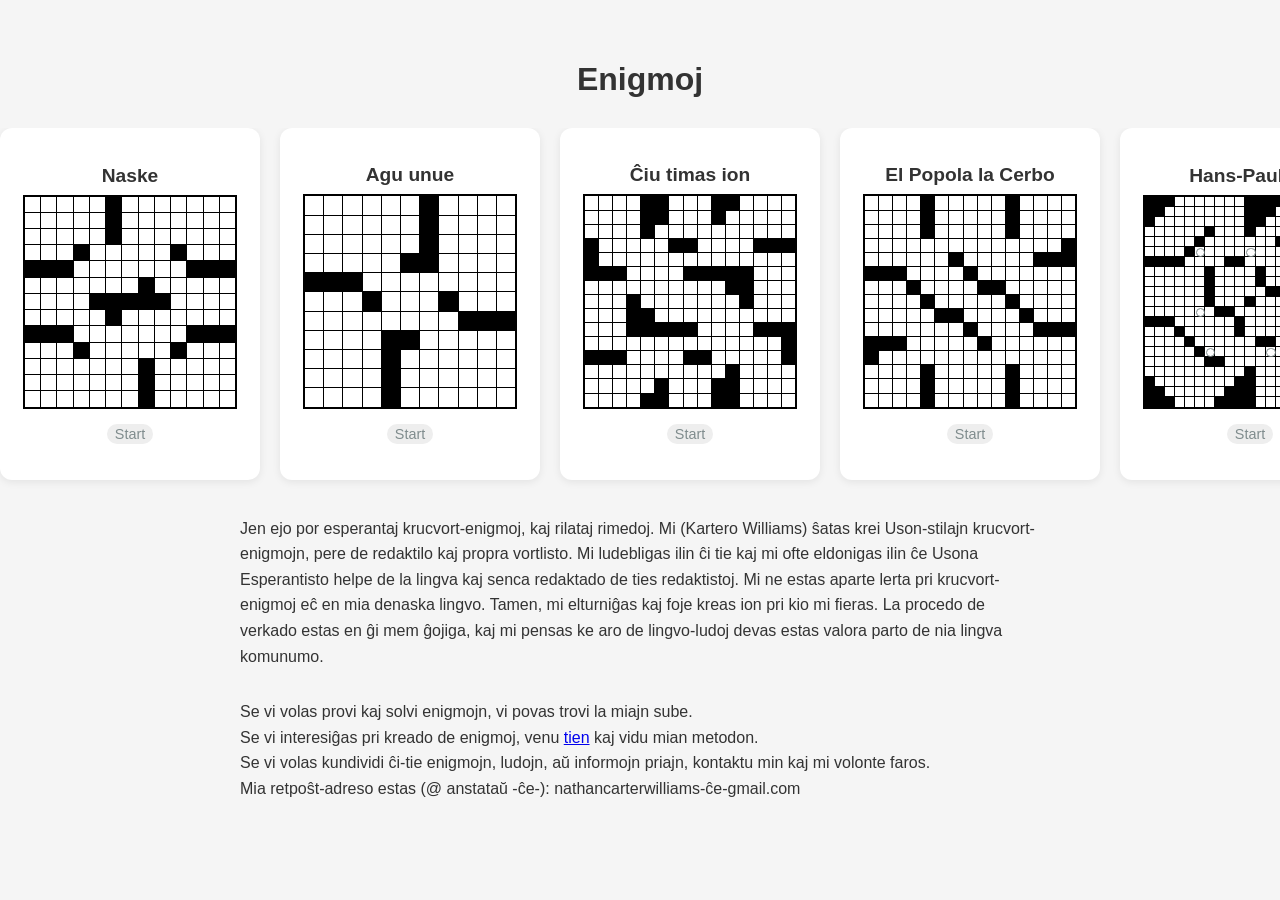
==== commit 3e439942: "swap to new site" ====
--- a/index.html
+++ b/index.html
@@ -4,588 +4,49 @@
     <meta charset="UTF-8">
     <meta name="viewport" content="width=device-width, initial-scale=1.0, interactive-widget=resizes-content">
     <title>Enigmoj Puzzles</title>
+    <link rel="stylesheet" href="styles.css"> 
     <style>
-       :root {
-            --bg-body: #f5f5f5;
-            --bg-card: #ffffff;
-            --text-main: #333333;
-            --text-secondary: #555555;
-            --text-muted: #7f8c8d;
-            --grid-border: #000000;
-            --cell-bg: #ffffff;
-            --cell-block: #000000;
-            --input-focus: #bbdefb;
-            --active-word: #e1f5fe;
-            --active-clue-bg: #fff9c4;
-            --active-clue-border: #fbc02d;
-            --clue-filled: #8c8c8c;
-            --keyboard-bg: #d1d5db;
-            --key-bg: #ffffff;
-            --key-text: #333333;
-            --key-active: #eeeeee;
-            --modal-bg: #fefefe;
-            --modal-overlay: rgba(0,0,0,0.4);
-            --progress-bg: #e0e0e0;
-            --clue-bar-bg: #f5f5f5;
-            --clue-bar-border: #cccccc;
-            --menu-bg: #ffffff;
-            --menu-hover: #f5f5f5;
-        }
-
-        [data-theme="dark"] {
-            --bg-body: #121212;
-            --bg-card: #1e1e1e;
-            --text-main: #dddddd;
-            --text-secondary: #b0b0b0;
-            --text-muted: #a0a0a0;
-            --grid-border: #121212;
-            --cell-bg: #222222;
-            --cell-block: #121212;
-            --input-focus: #1565c0;
-            --active-word: #263238;
-            --active-clue-bg: #3e2723;
-            --active-clue-border: #fbc02d;
-            --clue-filled: #666666;
-            --keyboard-bg: #333333;
-            --key-bg: #424242;
-            --key-text: #f0f0f0;
-            --key-active: #616161;
-            --modal-bg: #1e1e1e;
-            --modal-overlay: rgba(0,0,0,0.7);
-            --progress-bg: #424242;
-            --clue-bar-bg: #1e1e1e;
-            --clue-bar-border: #333333;
-            --menu-bg: #1e1e1e;
-            --menu-hover: #333333;
-        }
-
-        body {
-            font-family: 'Segoe UI', Tahoma, Geneva, Verdana, sans-serif;
-            max-width: 1600px;
-            margin: 0 auto;
-            padding: 20px;
-            background: var(--bg-body);
-            color: var(--text-main);
-        }
-
-        /* List View Styles */
-        #list-view { margin: 0 auto; padding-top: 20px; }
-        h1 { text-align: center; color: var(--text-main); margin-bottom: 30px; max-width: 800px; margin-left: auto; margin-right: auto; }
-        #list-view h2 { color: var(--text-main); margin-top: 30px; margin-bottom: 10px; }
-        .puzzle-list { display: flex; gap: 20px; overflow-x: auto; padding-bottom: 20px; scroll-snap-type: x mandatory; margin-left: -20px; margin-right: -20px; padding-left: 20px; padding-right: 20px; }
-        
-        /* View Visibility Toggles */
-        #list-view, #game-view { display: none; }
-        #list-view.active, #game-view.active { display: block; }
-
-        .puzzle-card { 
-            background: var(--bg-card); 
-            padding: 25px; 
-            border-radius: 12px; 
-            box-shadow: 0 2px 8px rgba(0,0,0,0.08); 
-            cursor: pointer;
-            color: inherit; 
-            transition: all 0.2s ease; 
-            display: flex;
-            flex-direction: column;
-            justify-content: center;
-            align-items: center;
-            text-align: center;
-            border: none;
-            font: inherit;
-            flex: 0 0 260px;
-            scroll-snap-align: start;
-            box-sizing: border-box;
-        }
-        .puzzle-card:hover { transform: translateY(-4px); box-shadow: 0 8px 16px rgba(0,0,0,0.12); }
-        .puzzle-title { font-weight: bold; font-size: 1.2em; margin-bottom: 8px; color: var(--text-main); }
-        .puzzle-preview {
-            display: grid;
-            gap: 1px;
-            background-color: var(--grid-border);
-            border: 2px solid var(--grid-border);
-            width: 100%;
-            margin-bottom: 15px;
-            pointer-events: none;
-        }
-        .preview-cell {
-            background-color: var(--cell-bg);
-            aspect-ratio: 1 / 1;
-            display: flex;
-            align-items: center;
-            justify-content: center;
-            font-weight: bold;
-            color: var(--text-main);
-        }
-        .preview-cell.block {
-            background-color: var(--cell-block);
-        }
-        .preview-cell.circle {
-            position: relative;
-        }
-        .preview-cell.circle::after {
-            content: '';
-            position: absolute;
-            top: 10%;
-            left: 10%;
-            width: 80%;
-            height: 80%;
-            border: 1px solid var(--text-muted);
-            border-radius: 50%;
-        }
-        .puzzle-status { color: var(--text-muted); font-size: 0.9em; background: var(--key-active); padding: 2px 8px; border-radius: 10px; }
-        .puzzle-status.solved { background: #e8f5e9; color: #2e7d32; }
-        .contest-icon { margin-left: 5px; }
-
-        /* Game View Styles */
-        #game-layout {
-            display: flex;
-            gap: 30px;
-            align-items: flex-start;
-            margin-top: 20px;
-        }
-
-        #grid-container { user-select: none; }
-        .crossword-grid {
-            display: grid;
-            background-color: var(--grid-border);
-            border: 3px solid var(--grid-border);
-            gap: 1px;
-            --cell-size: max(44px, 800px / var(--grid-cols));
-            grid-template-columns: repeat(var(--grid-cols), var(--cell-size));
-            grid-template-rows: repeat(var(--grid-rows), var(--cell-size));
-            margin: 0 auto;
-            width: fit-content;
-        }
-        .cell {
-            background-color: var(--cell-bg);
-            position: relative;
-            width: 100%;
-            height: 100%;
-        }
-        .cell.block { background-color: var(--cell-block); }
-        .cell-number {
-            position: absolute;
-            top: 1px;
-            left: 2px;
-            font-size: calc(var(--cell-size) * 0.28);
-            line-height: 1;
-            pointer-events: none;
-            z-index: 1;
-            color: var(--text-main);
-        }
-        .cell input {
-            position: absolute;
-            top: 0;
-            left: 0;
-            width: 100%;
-            height: 100%;
-            border: none;
-            text-align: center;
-            font-size: calc(var(--cell-size) * 0.55);
-            text-transform: uppercase;
-            background: transparent;
-            outline: none;
-            padding: 0;
-            padding-top: 8px;
-            font-weight: bold;
-            color: var(--text-main);
-            caret-color: transparent;
-            box-sizing: border-box;
-            touch-action: pan-y;
-        }
-        .cell input:focus { background-color: var(--input-focus); }
-        .cell.active-word { background-color: var(--active-word); }
-
-        .cell.circle::after {
-            content: '';
-            position: absolute;
-            top: 50%;
-            left: 50%;
-            transform: translate(-50%, -50%);
-            width: 90%;
-            height: 90%;
-            border: 1px solid var(--text-secondary);
-            border-radius: 50%;
-            pointer-events: none;
-            z-index: 5;
-        }
-
-        #clues-container {
-            flex: 1;
-            display: flex;
-            gap: 20px;
-            height: 800px;
-            max-height: 80vh;
-        }
-        .clue-column { 
-            flex: 1; 
-            display: flex; 
-            flex-direction: column; 
-            height: 100%; 
-            overflow: hidden; 
-        }
-        .clue-column h3 { border-bottom: 2px solid var(--text-main); padding-bottom: 5px; color: var(--text-main); }
-        #across-clues, #down-clues { overflow-y: auto; flex: 1; }
-        .clue-item {
-            margin-bottom: 6px;
-            font-size: 16px;
-            line-height: 1.4;
-            cursor: pointer;
-            color: var(--text-main);
-        }
-        .clue-number { font-weight: bold; margin-right: 5px; }
-        .clue-item.active-clue {
-            background-color: var(--active-clue-bg);
-            border-left: 4px solid var(--active-clue-border);
-            padding-left: 4px;
-        }
-        .clue-item.clue-filled {
-            color: var(--clue-filled);
-        }
-        .clue-item.crossing-clue {
-            border-left: 4px solid var(--active-clue-border);
-            padding-left: 4px;
-        }
-
-        .back-btn {
-            background: none;
-            border: none;
-            color: var(--text-main);
-            font-weight: bold;
-            font-size: 1.1em;
-            cursor: pointer;
-            padding: 0;
-            display: inline-flex;
-            align-items: center;
-        }
-        .back-btn:hover { text-decoration: underline; }
-
-        .game-header {
-            display: flex;
-            justify-content: space-between;
-            align-items: center;
-            margin-bottom: 10px;
-        }
-        
-        #timer-display {
-            font-family: monospace;
-            font-size: 1.2em;
-            margin-right: 10px;
-            color: var(--text-main);
-            white-space: nowrap;
-        }
-        
-        /* Menu Styles */
-        .menu-container {
-            position: relative;
-        }
-        .hamburger-btn {
-            background: none;
-            border: none;
-            font-size: 1.8em;
-            cursor: pointer;
-            padding: 5px 10px;
-            color: var(--text-main);
-        }
-        .dropdown-menu {
-            display: none;
-            position: absolute;
-            right: 0;
-            top: 100%;
-            background-color: var(--menu-bg);
-            min-width: 180px;
-            box-shadow: 0 4px 12px rgba(0,0,0,0.15);
-            z-index: 100;
-            border-radius: 8px;
-            overflow: hidden;
-        }
-        .menu-item {
-            display: block;
-            width: 100%;
-            padding: 12px 20px;
-            text-align: left;
-            border: none;
-            background: none;
-            cursor: pointer;
-            font-size: 1em;
-            color: var(--text-main);
-            border-bottom: 1px solid var(--grid-border);
-        }
-        .menu-item:last-child { border-bottom: none; }
-        .menu-item:hover { background-color: var(--menu-hover); }
-        .menu-item.mobile-only { display: none; }
-        
-        .cell input.correct { color: #2e7d32; }
-        .cell input.incorrect { color: #c62828; }
-
-        #progress-container {
-            width: 100%;
-            height: 4px;
-            background-color: var(--progress-bg);
-            margin-bottom: 20px;
-            border-radius: 2px;
-            overflow: hidden;
-        }
-        #progress-bar {
-            height: 100%;
-            background-color: #ffeb3b;
-            width: 0%;
-            transition: width 0.3s ease, background-color 0.3s ease;
-        }
-
-        #clue-bar {
-            display: flex;
-            align-items: center;
-            justify-content: center;
-            gap: 5px;
-            margin-bottom: 20px;
-        }
-        #current-clue-display {
-            text-align: center;
-            font-size: .9em;
-            min-height: 1.4em;
-            flex: 1;
-            display: flex;
-            align-items: center;
-            justify-content: center;
-        }
-        .clue-nav {
-            background: none;
-            border: none;
-            font-size: 1.5em;
-            cursor: pointer;
-            color: var(--text-secondary);
-            padding: 0 10px;
-            user-select: none;
-            display: none;
-            align-items: center;
-            justify-content: center;
-            visibility: hidden;
-        }
-        .clue-nav:hover { color: var(--text-main); background-color: rgba(0,0,0,0.05); border-radius: 4px; }
-
-        #consent-banner {
-            position: fixed;
-            bottom: 0;
-            left: 0;
-            right: 0;
-            background: #2c3e50;
-            color: #ecf0f1;
-            padding: 20px;
-            text-align: center;
-            display: none;
-            z-index: 1000;
-            box-shadow: 0 -2px 10px rgba(0,0,0,0.2);
-        }
-        #consent-banner button {
-            margin-left: 20px;
-            padding: 8px 20px;
-            background: #27ae60;
-            color: white;
-            border: none;
-            border-radius: 4px;
-            cursor: pointer;
-            font-weight: bold;
-        }
-        #consent-banner button:hover { background: #2ecc71; }
-
-        /* Modal Styles */
-        .modal {
-            display: none; 
-            position: fixed; 
-            z-index: 2000; 
-            left: 0;
-            top: 0;
-            width: 100%; 
-            height: 100%; 
-            overflow: auto; 
-            background-color: rgba(0,0,0,0.4); 
-            align-items: center;
-            justify-content: center;
-        }
-        .modal-content {
-            background-color: var(--modal-bg);
-            margin: auto;
-            padding: 30px;
-            border-radius: 12px;
-            text-align: center;
-            box-shadow: 0 4px 20px rgba(0,0,0,0.2);
-            max-width: 90%;
-            width: 400px;
-        }
-        .modal-title { font-size: 1.5em; margin-bottom: 10px; font-weight: bold; }
-        .modal-message { margin-bottom: 20px; color: #555; }
-        .modal-btn {
-            padding: 10px 20px;
-            border: none;
-            border-radius: 5px;
-            cursor: pointer;
-            font-weight: bold;
-            font-size: 1em;
-        }
-        .modal-btn.success { background-color: #4caf50; color: white; }
-        .modal-btn.warning { background-color: #ff9800; color: white; }
-        .modal-btn.secondary { background-color: #757575; color: white; }
-        .modal-btn.secondary:hover { background-color: #616161; }
-
-        /* Virtual Keyboard Styles */
-        #virtual-keyboard {
-            display: none;
-            position: fixed;
-            bottom: 0;
-            left: 0;
-            right: 0;
-            background: var(--keyboard-bg);
-            padding: 5px;
-            padding-bottom: calc(5px + env(safe-area-inset-bottom, 0px));
-            z-index: 150;
-            flex-direction: column;
-            gap: 5px;
-            box-shadow: 0 -2px 5px rgba(0,0,0,0.1);
-        }
-        #virtual-keyboard.active { display: flex; }
-        .kb-row { display: flex; justify-content: center; gap: 4px; width: 100%; }
-        .kb-key {
-            background: var(--key-bg);
-            position: relative;
-            border-radius: 4px;
-            padding: 10px 0;
-            flex: 0 0 calc(10% - 4px);
-            text-align: center;
-            font-weight: bold;
-            cursor: pointer;
-            user-select: none;
-            box-shadow: 0 1px 2px rgba(0,0,0,0.2);
-            font-size: 1.1em;
-            color: var(--key-text);
-            touch-action: manipulation;
-        }
-        .kb-key:active { background: var(--key-active); transform: translateY(1px); }
-        .kb-key.wide { flex: 0 0 calc(15% - 6px); background: var(--key-active); }
-
-        /* Popup Menu Styles */
-        .kb-popup {
-            position: absolute;
-            bottom: 110%;
-            left: 50%;
-            transform: translateX(-50%);
-            background: var(--key-bg);
-            border-radius: 6px;
-            box-shadow: 0 4px 12px rgba(0,0,0,0.3);
-            display: flex;
-            padding: 5px;
-            gap: 4px;
-            z-index: 200;
-        }
-        .kb-popup-key {
-            width: 32px;
-            height: 40px;
-            line-height: 40px;
-            text-align: center;
-            background: var(--bg-body);
-            border-radius: 4px;
-            color: var(--text-main);
-        }
-        .kb-popup-key.selected { background: var(--input-focus); color: #fff; }
-
-        /* Adjustments when keyboard is active */
-        body.kb-active {
-            padding-bottom: calc(20px + var(--kb-height, 250px)) !important;
-        }
-
-        @media (max-width: 768px) {
-            .game-header {
-                flex-wrap: nowrap;
-                gap: 5px;
-            }
-            .menu-item.mobile-only { display: block; }
-            .crossword-grid {
-                grid-template-columns: repeat(var(--grid-cols), 1fr);
-                grid-template-rows: auto;
-                width: 100%;
-                max-width: 600px;
-            }
-            .cell { width: auto; height: auto; aspect-ratio: 1 / 1; }
-            #clues-container { display: none; }
-            #game-layout { display: block; }
-            body { padding: 10px; padding-bottom: 100px; }
-            .game-header h2 { 
-                font-size: 1.1em !important;
-                width: auto;
-                text-align: center;
-                order: 0;
-                flex: 1;
-                white-space: nowrap;
-                overflow: hidden;
-                text-overflow: ellipsis;
-            }
-            #timer-display {
-                font-size: 1em;
-                margin-right: 5px;
-            }
-            .back-btn { font-size: 0.9em; padding: 6px 12px; }
-            #clue-bar {
-                padding: 15px 10px calc(15px + env(safe-area-inset-bottom, 0px));
-                position: fixed;
-                bottom: 0;
-                left: 0;
-                right: 0;
-                background: var(--clue-bar-bg);
-                border-top: 1px solid var(--clue-bar-border);
-                z-index: 100;
-                box-shadow: 0 -2px 4px rgba(0,0,0,0.1);
-                margin: 0;
-                transition: bottom 0.2s;
-            }
-            #current-clue-display {
-                font-size: .9em;
-                margin: 0;
-            }
-            body.kb-active #clue-bar {
-                bottom: var(--kb-height, 0px);
-            }
-            /* Shrink grid to fit screen when keyboard is active */
-            body.kb-active .crossword-grid {
-                max-width: calc((100dvh - var(--kb-height, 250px) - var(--clue-height, 80px) - 110px) * (var(--grid-cols) / var(--grid-rows)));
-            }
-            body.kb-active .cell-number {
-                font-size: clamp(6px, calc(15dvh / var(--grid-rows)), 10px);
-            }
-            .cell input {
-                font-size: clamp(10px, calc(55vw / var(--grid-cols)), 32px);
-            }
-            .cell-number {
-                font-size: clamp(8px, calc(25vw / var(--grid-cols)), 20px);
-            }
-            .clue-nav {
-                display: flex;
-            }
-            .puzzle-list {
-                margin-left: -10px;
-                margin-right: -10px;
-                padding-left: 10px;
-                padding-right: 10px;
-            }
-        }
+        .main-nav { background: var(--bg-secondary, #f0f0f0); padding: 10px; margin-bottom: 20px; }
+        .nav-container { max-width: 800px; margin: 0 auto; display: flex; justify-content: space-between; align-items: center; }
+        .nav-brand { font-weight: bold; font-size: 1.2em; }
+        .nav-links button { background: none; border: none; cursor: pointer; font-size: 1em; margin-left: 15px; color: var(--text-main, #333); }
+        .nav-links button:hover { text-decoration: underline; }
+        .view-container { display: none; max-width: 800px; margin: 0 auto; padding: 0 15px; text-align: left; line-height: 1.6; }
+        .view-container.active { display: block; }
+        .view-container article { margin-bottom: 20px; }
+        .view-container h2 { border-bottom: 1px solid #ccc; padding-bottom: 5px; margin-top: 30px; }
+        .resource-grid { display: grid; grid-template-columns: repeat(auto-fill, minmax(140px, 1fr)); gap: 10px; margin: 20px 0; }
+        .resource-grid button { padding: 10px; cursor: pointer; width: 100%; }
     </style>
 </head>
 <body>
     <!-- LIST VIEW -->
     <div id="list-view" class="active">
+
         <h1>Enigmoj</h1>
         
-        <h2>Etetaj</h2>
-        <div class="puzzle-list" id="list-etetaj"></div>
+        <div class="puzzle-list" id="list-all"></div>
 
-        <h2>Malgrandaj</h2>
-        <div class="puzzle-list" id="list-malgrandaj"></div>
+        <div class="view-container active" style="display: block; margin-bottom: 30px;">
+            <article>
+                <p>Jen ejo por esperantaj krucvort-enigmoj, kaj rilataj rimedoj. 
+                Mi (Kartero Williams) ŝatas krei Uson-stilajn krucvort-enigmojn, pere de redaktilo kaj propra vortlisto.
+                Mi ludebligas ilin ĉi tie kaj mi ofte eldonigas ilin ĉe Usona Esperantisto helpe de la lingva kaj senca redaktado de ties redaktistoj.
+                Mi ne estas aparte lerta pri krucvort-enigmoj eĉ en mia denaska lingvo.
+                Tamen, mi elturniĝas kaj foje kreas ion pri kio mi fieras.
+                La procedo de verkado estas en ĝi mem ĝojiga, kaj mi pensas ke aro de lingvo-ludoj devas estas valora parto de nia lingva komunumo.</p>
+            </article>
+        </div>
 
-        <h2>Mezgrandaj</h2>
-        <div class="puzzle-list" id="list-mezgrandaj"></div>
 
-        <h2>Grandaj</h2>
-        <div class="puzzle-list" id="list-grandaj"></div>
+        <div class="view-container active" style="display: block; margin-top: 30px;">
+            <article>
+                <p>Se vi volas provi kaj solvi enigmojn, vi povas trovi la miajn sube.<br>
+                Se vi interesiĝas pri kreado de enigmoj, venu <a href="rimedoj.html">tien</a> kaj vidu mian metodon.<br>
+                Se vi volas kundividi ĉi-tie enigmojn, ludojn, aŭ informojn priajn, kontaktu min kaj mi volonte faros.<br>
+                Mia retpoŝt-adreso estas (@ anstataŭ -ĉe-): nathancarterwilliams-ĉe-gmail.com</p>
+            </article>
+        </div>
     </div>
 
     <!-- GAME VIEW -->
@@ -693,1442 +154,6 @@
         </div>
     </div>
 
-    <script>
-        // --- PUZZLE DATA STORE ---
-        // Paste your .ipuz (JSON) content directly into the 'data' properties below.
-        const puzzleStore = {
-            'Naske': {
-                "version":"http://ipuz.org/v1","kind":["http://ipuz.org/crossword#1"],"title":"Naske","copyright":"","author":"kartero","notes":"","dimensions":{"height":13,"width":13},"block":"#","empty":0,"puzzle":[[{"cell":1},{"cell":2},{"cell":3},{"cell":4},{"cell":5},"#",{"cell":6},{"cell":7},{"cell":8},{"cell":9},{"cell":10},{"cell":11},{"cell":12}],[{"cell":13},{"cell":0},{"cell":0},{"cell":0},{"cell":0},"#",{"cell":14},{"cell":0},{"cell":0},{"cell":0},{"cell":0},{"cell":0},{"cell":0}],[{"cell":15},{"cell":0},{"cell":0},{"cell":0},{"cell":0},"#",{"cell":16},{"cell":0},{"cell":0},{"cell":0},{"cell":0},{"cell":0},{"cell":0}],[{"cell":17},{"cell":0},{"cell":0},"#",{"cell":18},{"cell":19},{"cell":0},{"cell":0},{"cell":0},"#",{"cell":20},{"cell":0},{"cell":0}],["#","#","#",{"cell":21},{"cell":0},{"cell":0},{"cell":0},{"cell":0},{"cell":0},{"cell":22},"#","#","#"],[{"cell":23},{"cell":24},{"cell":25},{"cell":0},{"cell":0},{"cell":0},{"cell":0},"#",{"cell":26},{"cell":0},{"cell":27},{"cell":28},{"cell":29}],[{"cell":30},{"cell":0},{"cell":0},{"cell":0},"#","#","#","#","#",{"cell":31},{"cell":0},{"cell":0},{"cell":0}],[{"cell":32},{"cell":0},{"cell":0},{"cell":0},{"cell":33},"#",{"cell":34},{"cell":35},{"cell":36},{"cell":0},{"cell":0},{"cell":0},{"cell":0}],["#","#","#",{"cell":37},{"cell":0},{"cell":38},{"cell":0},{"cell":0},{"cell":0},{"cell":0},"#","#","#"],[{"cell":39},{"cell":40},{"cell":41},"#",{"cell":42},{"cell":0},{"cell":0},{"cell":0},{"cell":0},"#",{"cell":43},{"cell":44},{"cell":45}],[{"cell":46},{"cell":0},{"cell":0},{"cell":47},{"cell":0},{"cell":0},{"cell":0},"#",{"cell":48},{"cell":49},{"cell":0},{"cell":0},{"cell":0}],[{"cell":50},{"cell":0},{"cell":0},{"cell":0},{"cell":0},{"cell":0},{"cell":0},"#",{"cell":51},{"cell":0},{"cell":0},{"cell":0},{"cell":0}],[{"cell":52},{"cell":0},{"cell":0},{"cell":0},{"cell":0},{"cell":0},{"cell":0},"#",{"cell":53},{"cell":0},{"cell":0},{"cell":0},{"cell":0}]],"solution":[["P","A","R","I","Ĝ","#","S","T","A","M","P","F","I"],["U","R","I","N","A","#","K","A","N","A","L","E","T"],["B","A","N","A","N","#","O","P","E","R","E","T","A"],["L","O","G","#","G","O","T","I","K","#","B","O","L"],["#","#","#","L","A","V","U","R","S","O","#","#","#"],["A","L","I","U","L","O","J","#","O","P","I","A","T"],["S","E","N","D","#","#","#","#","#","I","N","T","U"],["O","K","D","E","K","#","S","L","A","N","G","A","J"],["#","#","#","M","U","Z","E","U","M","I","#","#","#"],["I","T","A","#","K","I","S","A","N","#","J","A","M"],["G","A","S","T","U","B","O","#","O","F","E","R","E"],["A","L","T","E","R","E","N","#","K","U","S","E","N"],["S","K","R","A","B","L","O","#","T","R","A","N","S"]],"clues":{"Across":[[1,"Nupt'"],[6,"Indiki la akuzativon Kataline"],[13,"Flava kiel elfluaĵo"],[14,"Malgranda artefarita akvovoj'"],[15,"<i>Andy Warhol</i>-aĵo"],[16,"Tia, kia <i>Orfeo en suba mondo</i>"],[17,"Altir'"],[18,"Konstru-stil' ema uzi vitralon"],[20,"Gasiĝ'"],[21,"La maskoto de Toronto"],[23,"Mal-ni"],[26,"Dormiga drog'"],[30,"Se vi ____is malsaĝulon, ____u kontrolon."],[31,"Instinkt'"],[32,"Hidrargo, protone"],[34,"Rafaj"],[37,"Ĉeesti <i>ROM</i>-on"],[39,"28-Horizontala ___ aspekt-diskuto"],[42,"Buŝtuŝan"],[43,"Kiu perdis la kapon, ne bezonas ___ ĉapon"],[46,"Pipo"],[48,"Sindone"],[50,"Kien finfine iras aviadilo"],[51,"Remburita sak'"],[52,"Literludo"],[53,"Li jam estas _____ montoj kaj maro"]],"Down":[[1,"Bierej'"],[2,"Brilkolora papago"],[3,"1-Horizontala indik'"],[4,"Maliĉa"],[5,"La arbar' de Borneo"],[6,"Land' de Auld"],[7,"Rostrulet'"],[8,"Enpreno de fremda tereno"],[9,"___o ĉiujn riverojn ricevas kaj tamen ne krevas"],[10,"Prolet'"],[11,"Embrio"],[12,"Hom' kiel <i>Carlo Minnaja</i>, <i>Giorgio Silfer</i>, aŭ <i>Renato Corsetti</i>"],[19,"Unu ___ malbona tutan manĝon difektas"],[21,"Petol'"],[22,"Vera _____o montriĝas en ebrio"],[23,"Inter reĝo kaj du"],[24,"Langpalp'"],[25,"Fruktodon'"],[27,"Entenil'"],[28,"___ 39-Horizontala aspekt-diskuto"],[29,"La \"___\" de sinjoroj estas multe da horoj"],[33,"Metropol' fama pro specifa dolĉaĵo"],[34,"Kruro, parolante pri insektoj"],[35,"Unu el la redaktantoj de <i>Usona Esperantisto</i>"],[36,"Okazaĵ' ĉe IJK dum ĉe la UK oni dormas"],[38,"Martes'"],[39,"Faras ke iu fari"],[40,"Barbira polvor'"],[41,"Ĉielaĵ'"],[43,"Konfirma"],[44,"<i>Scotiabank</i>-konstruaĵ'"],[45,"Homopart' per kiu oni volas"],[47,"Nekafa"],[49,"Ĉasputor'"]]}},
-            'ĉiu_timas_ion': {
-                "version":"http://ipuz.org/v1","kind":["http://ipuz.org/crossword#1"],"title":"Ĉiu timas ion","copyright":"","author":"Kartero WILLIAMS","notes":"","dimensions":{"height":15,"width":15},"block":"#","empty":0,"puzzle":[[{"cell":1},{"cell":2},{"cell":3},{"cell":4},"#","#",{"cell":5},{"cell":6},{"cell":7},"#","#",{"cell":8},{"cell":9},{"cell":10},{"cell":11}],[{"cell":12},{"cell":0},{"cell":0},{"cell":0},"#","#",{"cell":13},{"cell":0},{"cell":0},"#",{"cell":14},{"cell":0},{"cell":0},{"cell":0},{"cell":0}],[{"cell":15},{"cell":0},{"cell":0},{"cell":0},"#",{"cell":16},{"cell":0},{"cell":0},{"cell":0},{"cell":17},{"cell":0},{"cell":0},{"cell":0},{"cell":0},{"cell":0}],["#",{"cell":18},{"cell":0},{"cell":0},{"cell":19},{"cell":0},"#","#",{"cell":20},{"cell":0},{"cell":0},{"cell":0},"#","#","#"],["#",{"cell":21},{"cell":0},{"cell":0},{"cell":0},{"cell":0},{"cell":22},{"cell":0},{"cell":0},{"cell":0},{"cell":0},{"cell":0},{"cell":23},{"cell":24},{"cell":25}],["#","#","#",{"cell":26},{"cell":0},{"cell":0},{"cell":0},"#","#","#","#","#",{"cell":27},{"cell":0},{"cell":0}],[{"cell":28},{"cell":29},{"cell":30},{"cell":0},{"cell":0},{"cell":0},{"cell":0},{"cell":31},{"cell":32},{"cell":33},"#","#",{"cell":34},{"cell":0},{"cell":0}],[{"cell":35},{"cell":0},{"cell":0},"#",{"cell":36},{"cell":0},{"cell":0},{"cell":0},{"cell":0},{"cell":0},{"cell":37},"#",{"cell":38},{"cell":0},{"cell":0}],[{"cell":39},{"cell":0},{"cell":0},"#","#",{"cell":40},{"cell":0},{"cell":0},{"cell":0},{"cell":0},{"cell":0},{"cell":41},{"cell":0},{"cell":0},{"cell":0}],[{"cell":42},{"cell":0},{"cell":0},"#","#","#","#","#",{"cell":43},{"cell":0},{"cell":0},{"cell":0},"#","#","#"],[{"cell":44},{"cell":0},{"cell":0},{"cell":45},{"cell":46},{"cell":47},{"cell":48},{"cell":0},{"cell":0},{"cell":0},{"cell":0},{"cell":0},{"cell":49},{"cell":50},"#"],["#","#","#",{"cell":51},{"cell":0},{"cell":0},{"cell":0},"#","#",{"cell":52},{"cell":0},{"cell":0},{"cell":0},{"cell":0},"#"],[{"cell":53},{"cell":54},{"cell":55},{"cell":0},{"cell":0},{"cell":0},{"cell":0},{"cell":56},{"cell":57},{"cell":0},"#",{"cell":58},{"cell":0},{"cell":0},{"cell":59}],[{"cell":60},{"cell":0},{"cell":0},{"cell":0},{"cell":0},"#",{"cell":61},{"cell":0},{"cell":0},"#","#",{"cell":62},{"cell":0},{"cell":0},{"cell":0}],[{"cell":63},{"cell":0},{"cell":0},{"cell":0},"#","#",{"cell":64},{"cell":0},{"cell":0},"#","#",{"cell":65},{"cell":0},{"cell":0},{"cell":0}]],"solution":[["P","U","L","S","#","#","T","I","A","#","#","L","A","M","A"],["A","V","I","A","#","#","R","A","N","#","K","I","R","A","S"],["R","U","B","L","#","L","I","M","G","A","R","D","E","J","O"],["#","L","A","I","K","A","#","#","O","L","E","I","#","#","#"],["#","A","N","K","A","Ŭ","P","O","R","D","I","A","B","L","O"],["#","#","#","O","J","D","I","#","#","#","#","#","R","I","Z"],["T","R","A","K","U","I","R","I","T","A","#","#","E","T","O"],["I","E","N","#","T","R","I","P","O","L","O","#","M","O","N"],["B","A","T","#","#","E","K","S","P","E","D","I","S","T","O"],["E","G","O","#","#","#","#","#","A","Z","E","N","#","#","#"],["T","O","N","D","R","O","E","K","Z","I","S","T","A","S","#"],["#","#","#","N","E","N","I","#","#","L","O","R","N","O","#"],["S","E","N","E","L","I","R","E","J","O","#","I","G","L","O"],["E","K","I","P","O","#","I","R","I","#","#","G","L","O","R"],["L","U","T","R","#","#","K","O","D","#","#","I","O","N","A"]],"clues":{"Across":[[1,"batad' de la arterioj kaŭzita de sangofluo"],[5,"kia estas la vivo"],[8,"Tibetlingva titol' de altrangaj bikŝuoj, la ĉefa de tiuj estas la Dalai-____o"],[12,"Rilata al aerveturado"],[13,"Amfibia best' kiu princiĝas je kiso"],[14,"Komplet' de kavaliro"],[15,"Valut' en Rusujo"],[16,"Enirloko de lando"],[18,"Nefakula"],[20,"Ŝmiri per grasa likvo"],[21,"______________ [44 Horizontale] (ĉiu timas ion)"],[26,"Meldu' kiu ŝatas vinberojn"],[27,"Gren' kultivata en malprofunde inunditaj kampoj"],[28,"Tutpretigita por manĝado"],[34,"Unu literumo de la sepa litero de la greka alfabeto."],[35,"Ialoken"],[36,"Ĉefurbo de Libio"],[38,"Pagil'"],[39,"Frap'"],[40,"Profesiul' pri plusendado"],[42,"Individua mem-konsci': alinome La Mi'"],[43,"____' al ____o riproĉas malsaĝon"],[44,"[21 Horizontale] _________ (ĉiu timas ion)"],[51,"Malajn-"],[52,"Ilo por vidi foraĵojn"],[53,"Nesolvebla situacio"],[58,"Dom' el glacio"],[60,"Ilaro de profesio"],[61,"Neĉi-tieiĝi"],[62,"Admir' kaj aprez' meritita"],[63,"Naĝema kuzo de la mustelo"],[64,"Signosistem'"],[65,"Modalo de \"Let It Be\""]],"Down":[[1,"Duop'"],[2,"Tia kia la ro en germanujo kaj francujo"],[3,"Ŝtat' kies flago prezentas cedron"],[4,"Kurioza krustul' kiu fojfoje troviĝas ĉe rando de koktelglaso"],[5,"Ŝiru vin en du partojn, la mondo ___an postulos"],[6,"Ne nun, sed ___"],[7,"Emoci' kiun montras \"La Ŝriko\" farita de edvardo MUNCH"],[8,"Modalo de \"Dreams\""],[9,"Esperanta renkontiĝo okazanta en N.A. dum Oktobro"],[10,"Printempa monat'"],[11,"Ludpeco kiu samtempe plejaltas kaj plejmalaltas"],[14,"Estigi"],[16,"Kiel oni raportas"],[17,"Muzikinstrument' inter violono kaj violonĉelo"],[19,"Pilotej'"],[22,"Verspied' senakcenta"],[23,"Haltigil'"],[24,"Maltroig'"],[25,"Oksigeno trioble"],[28,"Land' nordflanke de Himalajo"],[29,"Efiko de efikito"],[30,"_____i Graboski"],[31,"Gravurema koleopter' invada en Aŭstralio"],[32,"Juvelŝton' per kies nomo titoliĝis filmo de aflredo HITCHCOCK en 1969"],[33,"Instrumento por glatigi la internon de boraĵo aŭ cilindro"],[37,"Perlo de la Nigra Maro"],[41,"insidi"],[45,"River' tra Kijivo"],[46,"Stango kuŝanta sur ŝpaloj"],[47,"___ parolas esperanton"],[48,"Liev ____sson: la unua eŭropano en ameriko, norvegliterume"],[49,"Naciec' de marjorie BOUTLAN"],[50,"Patr' de demokratio"],[53,"Rajdŝeg'"],[54,"Ĉu ni ___?"],[55,"Fungaspekta metala fiksil'"],[56,"-atomo"],[57,"Judgermana lingv'"],[59,"___ ŝlosilo ĉiun pordon malfermas"]]}
-            },
-            'mi_kaj_mia_espero': {
-                "version":"http://ipuz.org/v1","kind":["http://ipuz.org/crossword#1"],"title":"mi kaj mia espero","copyright":"","author":"kartero","notes":"","dimensions":{"height":15,"width":15},"block":"#","empty":0,"puzzle":[[{"cell":1},{"cell":2},{"cell":3},{"cell":4},{"cell":5},{"cell":6},{"cell":7},"#",{"cell":8},{"cell":9},{"cell":10},{"cell":11},{"cell":12},{"cell":13},{"cell":14}],[{"cell":15},{"cell":0},{"cell":0},{"cell":0},{"cell":0},{"cell":0},{"cell":0},"#",{"cell":16},{"cell":0},{"cell":0},{"cell":0},{"cell":0},{"cell":0},{"cell":0}],[{"cell":17},{"cell":0},{"cell":0},{"cell":0},{"cell":0},{"cell":0},{"cell":0},"#",{"cell":18},{"cell":0},{"cell":0},{"cell":0},{"cell":0},{"cell":0},{"cell":0}],[{"cell":19},{"cell":0},{"cell":0},{"cell":0},{"cell":0},{"cell":0},"#","#","#",{"cell":20},{"cell":0},{"cell":0},{"cell":0},{"cell":0},{"cell":0}],["#","#","#",{"cell":21},{"cell":0},{"cell":0},{"cell":22},{"cell":23},{"cell":24},{"cell":0},{"cell":0},{"cell":0},"#","#","#"],["#",{"cell":25},{"cell":26},{"cell":0},{"cell":0},{"cell":0},{"cell":0},{"cell":0},{"cell":0},{"cell":0},{"cell":0},{"cell":0},{"cell":27},{"cell":28},"#"],[{"cell":29},{"cell":0},{"cell":0},{"cell":0},{"cell":0},"#",{"cell":30},{"cell":0},{"cell":0},"#",{"cell":31},{"cell":0},{"cell":0},{"cell":0},{"cell":32}],[{"cell":33},{"cell":0},{"cell":0},"#","#","#",{"cell":34},{"cell":0},{"cell":0},"#","#","#",{"cell":35},{"cell":0},{"cell":0}],[{"cell":36},{"cell":0},{"cell":0},{"cell":37},{"cell":38},"#",{"cell":39},{"cell":0},{"cell":0},"#",{"cell":40},{"cell":41},{"cell":0},{"cell":0},{"cell":0}],["#",{"cell":42},{"cell":0},{"cell":0},{"cell":0},{"cell":43},{"cell":0},{"cell":0},{"cell":0},{"cell":44},{"cell":0},{"cell":0},{"cell":0},{"cell":0},"#"],["#","#","#",{"cell":45},{"cell":0},{"cell":0},{"cell":0},{"cell":0},{"cell":0},{"cell":0},{"cell":0},{"cell":0},"#","#","#"],[{"cell":46},{"cell":47},{"cell":48},{"cell":0},{"cell":0},{"cell":0},"#","#","#",{"cell":49},{"cell":0},{"cell":0},{"cell":50},{"cell":51},{"cell":52}],[{"cell":53},{"cell":0},{"cell":0},{"cell":0},{"cell":0},{"cell":0},{"cell":54},"#",{"cell":55},{"cell":0},{"cell":0},{"cell":0},{"cell":0},{"cell":0},{"cell":0}],[{"cell":56},{"cell":0},{"cell":0},{"cell":0},{"cell":0},{"cell":0},{"cell":0},"#",{"cell":57},{"cell":0},{"cell":0},{"cell":0},{"cell":0},{"cell":0},{"cell":0}],[{"cell":58},{"cell":0},{"cell":0},{"cell":0},{"cell":0},{"cell":0},{"cell":0},"#",{"cell":59},{"cell":0},{"cell":0},{"cell":0},{"cell":0},{"cell":0},{"cell":0}]],"solution":[["A","R","B","I","T","R","E","#","K","A","P","M","O","V","O"],["L","E","O","N","R","O","K","#","A","M","R","I","D","E","T"],["F","E","N","D","O","T","A","#","P","I","A","N","O","L","O"],["A","L","E","U","T","O","#","#","#","K","S","E","N","O","N"],["#","#","#","L","U","N","R","A","D","I","O","J","#","#","#"],["#","V","A","G","A","D","I","S","E","N","C","E","L","E","#"],["D","E","L","I","R","#","P","E","Z","#","I","N","U","N","D"],["U","Z","I","#","#","#","E","K","I","#","#","#","E","D","R"],["B","I","R","D","O","#","T","U","R","#","M","A","J","A","O"],["#","K","I","A","M","M","I","R","E","V","E","N","O","S","#"],["#","#","#","K","A","J","S","I","M","I","L","E","#","#","#"],["M","E","M","O","R","E","#","#","#","E","K","K","R","A","K"],["A","C","E","T","I","L","O","#","U","N","I","S","O","N","O"],["S","A","T","A","N","O","N","#","M","A","T","A","D","O","R"],["K","R","A","J","O","N","O","#","E","N","A","Ĵ","O","J","N"]],"clues":{"Across":[[1,"Laŭ nenio aparte"],[8,"Senvorta esprimo, svinge, kline, aŭ balance"],[15,"Mont' en Honkongo, nomata pro kataspekto"],[16,"Mien' koketa"],[17,"Tia, kia haro inter esperantistoj kiam oni starigas demandon gramatikan"],[18,"Memludanta klavar-instrumento"],[19,"Indiĝeno de vulkana insularo en la norda Pacifiko."],[20,"Nobla gas' nomata \"fremda\" helene"],[21,"Stratlampoj de la prauloj"],[25,"Kant-titolo el \"La Arĝenta Albumo\": Promeni vespere"],[29,"perturba stat' konfuza kaj halucina"],[30,"Gravita fort'"],[31,"Superflu'"],[33,"utiligi"],[34,"Komenciĝi"],[35,"Geometria fac'"],[36,"Besto flugema"],[39,"Militaĵ' kiu moviĝas vertikale kaj horizontale, sed ne diagonale"],[40,"Ano de indiĝena socio en Jukatano"],[42,"Kant-titolo el la albumo \"Amu Min\": Je la momento de malkabeiĝo"],[45,"K.S."],[46,"______ al iu forpasinta"],[49,"Subita krevson'"],[53,"Radikalo de acido el kiu konsistas vinagro"],[55,"Aŭdigo de multaj voĉoj samtempe kaj samnote"],[56,"Princon de mallumo aŭ membron de laborista esperanta asocio"],[57,"Profesi' de Escamiljo en la opero \"Carmen\""],[58,"Skribilo forviŝebla"],[59,"Internajn partojn"]],"Down":[[1,"La litero per kiu oni indikas diafanecon en ciferecaj bildoj"],[2,"La ne-imaginara part' de kompleksa nombro"],[3,"Nu ____,"],[4,"Pardoni"],[5,"Piedvoj' apud veturvojo"],[6,"Ronda konstruaĵ' sub kupolo"],[7,"Subita"],[8,"Liter' reprezentanta geometran kurbecon"],[9,"Kamarad' kiu apartenas al la sekso de Eva"],[10,"Homgrup' de antaŭaj epokoj"],[11,"Kien oni sendas malplenajn ĉarojn por elporti volorajn mineralojn"],[12,"Muzikan poemon, kutime adresitan"],[13,"Tio kio pelas boaton per la vento"],[14,"Edzon de Popea"],[22,"Diris denove"],[23,"Sekurigi finance"],[24,"Avid'"],[25,"Sakforma organ'"],[26,"Moviĝi iacelen"],[27,"Loko kie oni trovas provizore haveblajn aferojn, kiel aŭtojn"],[28,"Devas esti farata"],[29,"Malcert'"],[32,"Mallona titolo de tiuj kiuj defendis siajn disertaĵojn"],[37,"Tiaj kiaj la anoj de indiĝena popolo loĝinte plejparte en nuntempa Minesoto."],[38,"Krustulo malofte blua, kiu apartenas al la sekso de Eva"],[40,"Tia kia bovino uzita"],[41,"Havaj' (rilate al Usono)"],[43,"Nervon kies nomo similas tio de abelproduktaĵo kiam oni ne atentas la vokalojn"],[44,"Hom' kiu loĝas en la ĉefurbo de Aŭstrio"],[46,"Trompa aspekt'"],[47,"esenc' (se oni ŝatas sufiksojn)"],[48,"post- (parolante pri sciencoj)"],[50,"Eksterhavena ankrejo"],[51,"Membroj"],[52,"Muzikinstrument' origine farita el keratinaj ornamaĵoj de viraj bestoj."],[54,"Frakcio"],[55,"En nedifinita maniero"]]}
-            },
-            'la_zamenhofa_dimensio': {
-                "version":"http://ipuz.org/v1","kind":["http://ipuz.org/crossword#1"],"title":"La Zamenhofa Dimensio","author":"","dimensions":{"width":11,"height":11},"puzzle":[[{"cell":1},{"cell":2},{"cell":3},{"cell":4},{"cell":5},{"cell":6},"#",{"cell":7},{"cell":8},{"cell":9},{"cell":10}],[{"cell":11},0,0,0,0,0,"#",{"cell":12},0,0,0],[{"cell":13},0,0,0,0,0,"#",{"cell":14},0,0,0],[{"cell":15},0,0,0,"#",{"cell":16},{"cell":17},0,0,0,"#"],["#","#","#","#",{"cell":18},0,0,0,0,"#","#"],["#","#","#",{"cell":19},0,0,0,0,"#","#","#"],["#","#",{"cell":20},0,0,0,0,"#","#","#","#"],["#",{"cell":21},0,0,0,0,"#",{"cell":22},{"cell":23},{"cell":24},{"cell":25}],[{"cell":26},0,0,0,"#",{"cell":27},{"cell":28},0,0,0,0],[{"cell":29},0,0,0,"#",{"cell":30},0,0,0,0,0],[{"cell":31},0,0,0,"#",{"cell":32},0,0,0,0,0]],"solution":[["P","U","T","R","I","Ĝ","#","K","A","B","L"],["A","L","R","I","D","I","#","O","L","E","O"],["K","N","E","D","A","S","#","J","E","L","P"],["T","O","F","U","#","L","A","N","U","G","#"],["#","#","#","#","G","A","Z","E","T","#","#"],["#","#","#","K","A","R","E","O","#","#","#"],["#","#","F","A","D","E","N","#","#","#","#"],["#","N","E","P","O","V","#","M","O","S","K"],["T","A","T","U","#","I","D","I","S","T","A"],["A","Z","O","T","#","D","I","R","T","A","J"],["R","A","R","A","#","O","K","T","A","N","T"]],"clues":{"Across":[[1,"Reven' al polvo"],[7,"Televid-peril'"],[11,"Trovi neserioza"],[12,"Konsistaĵo de la farbo sur La Gioconda"],[13,"Donas formon, premade permane"],[14,"Ekkria boj"],[15,"Flosaĵ' en misosupo"],[16,"Enhavaĵ' de luksa kuseno"],[18,"Verk' kiel Herezulo"],[19,"Barata spicmiksaĵo"],[20,"Sinsekv' de pensoj, figure"],[21,"Limigita kapabl'"],[22,"Armil' de mefito"],[26,"La skribaĵ' \"neniujn badaŭrojn\" (tiele)"],[27,"Tia, kia estas <i>Kuriero Internaciona</i>"],[29,"Nitrogen'"],[30,"Sordidaj"],[31,"Blua kiel omaro"],[32,"Kutima dividaĵ' de pico"]],"Down":[[1,"Kontrakt'"],[2,"Brak-fibulo"],[3,"Plej malalta briĝ-emblem'"],[4,"Miru! Pensu! ____!"],[5,"Amiko de Marina"],[6,"Ferma signalo"],[7,"Interlingvo el dialekto"],[8,"Ligno-artist': Andrew Gronholdt"],[9,"Diligenta koleg': Frans Schoofs"],[10,"Aviadila lertaĵ'"],[17,"Obstinul'"],[18,"Kabo en Masaĉuseco"],[19,"Tia, kia aŭto kiu ne startas"],[20,"Naŭza odor'"],[21,"Tia, kia franca vokalo"],[22,"Flora simbol' de Venuso"],[23,"Senkarna"],[24,"Duon-bronz'"],[25,"Ludil' uzata kiel muzikgrupa titolo"],[26,"Radik' de Polinezio"],[28,"Mezur' en la Z-a dimensio"]]}
-            },
-            'hans_paulige': {
-                "version":"http://ipuz.org/v1","kind":["http://ipuz.org/crossword#1"],"title":"Hans-Paulige","copyright":"","author":"DeKartero WILLIAMS","notes":"","dimensions":{"height":21,"width":21},"block":"#","empty":0,"puzzle":[["#","#","#",{"cell":1},{"cell":2},{"cell":3},{"cell":4},{"cell":5},{"cell":6},{"cell":7},"#","#","#","#",{"cell":8},{"cell":9},{"cell":10},{"cell":11},"#","#","#"],["#","#",{"cell":12},{"cell":0},{"cell":0},{"cell":0},{"cell":0},{"cell":0},{"cell":0},{"cell":0},"#","#","#",{"cell":13},{"cell":0},{"cell":0},{"cell":0},{"cell":0},{"cell":14},"#","#"],["#",{"cell":15},{"cell":0},{"cell":0},{"cell":0},{"cell":0},{"cell":0},{"cell":0},{"cell":0},{"cell":0},"#","#",{"cell":16},{"cell":0},{"cell":0},{"cell":0},{"cell":0},{"cell":0},{"cell":0},{"cell":17},"#"],[{"cell":18},{"cell":0},{"cell":0},{"cell":0},{"cell":0},{"cell":0},"#",{"cell":19},{"cell":0},{"cell":0},"#",{"cell":20},{"cell":0},{"cell":0},{"cell":0},{"cell":0},{"cell":0},{"cell":0},{"cell":0},{"cell":0},{"cell":21}],[{"cell":22},{"cell":0},{"cell":0},{"cell":0},{"cell":0},"#",{"cell":23},{"cell":0},{"cell":0},{"cell":0},{"cell":24},{"cell":0},{"cell":0},"#","#",{"cell":25},{"cell":0},{"cell":0},{"cell":0},{"cell":0},{"cell":0}],[{"cell":26},{"cell":0},{"cell":0},{"cell":0},"#",{"cell":27,"style":{"shapebg":"circle"}},{"cell":0},{"cell":0},{"cell":0},{"cell":0},{"cell":0,"style":{"shapebg":"circle"}},{"cell":0},{"cell":0},{"cell":28},{"cell":29},"#",{"cell":30},{"cell":0},{"cell":0},{"cell":0},{"cell":0}],["#","#","#","#",{"cell":31},{"cell":0},{"cell":0},{"cell":0},"#","#",{"cell":32},{"cell":0},{"cell":0},{"cell":0},{"cell":0},{"cell":33,"style":{"shapebg":"circle"}},"#",{"cell":34},{"cell":0},{"cell":0},{"cell":0}],[{"cell":35},{"cell":36},{"cell":37},{"cell":38},{"cell":0},{"cell":0},"#",{"cell":39},{"cell":40},{"cell":41},{"cell":0},"#",{"cell":42},{"cell":0},{"cell":0},{"cell":0},{"cell":43},"#",{"cell":44},{"cell":0},{"cell":0}],[{"cell":45},{"cell":0},{"cell":0},{"cell":0},{"cell":0},{"cell":0},"#",{"cell":46},{"cell":0},{"cell":0},{"cell":0},"#",{"cell":47},{"cell":0},{"cell":0},{"cell":0},{"cell":0},{"cell":48},"#","#","#"],[{"cell":49},{"cell":0},{"cell":0},{"cell":0},{"cell":0},{"cell":0},"#",{"cell":50},{"cell":0},{"cell":0},{"cell":0},{"cell":51},"#","#",{"cell":52},{"cell":0},{"cell":0},{"cell":0},{"cell":53},{"cell":54},{"cell":55}],[{"cell":56},{"cell":0},{"cell":0},{"cell":0},{"cell":0},{"cell":0},"#",{"cell":57},{"cell":0},{"cell":0},"#",{"cell":58},{"cell":59},{"cell":60},"#",{"cell":61,"style":{"shapebg":"circle"}},{"cell":0},{"cell":0},{"cell":0},{"cell":0},{"cell":0}],[{"cell":62},{"cell":0},{"cell":0},{"cell":0},{"cell":0},{"cell":0,"style":{"shapebg":"circle"}},{"cell":63},"#","#",{"cell":64},{"cell":65},{"cell":0},{"cell":0},{"cell":0},"#",{"cell":66},{"cell":0},{"cell":0},{"cell":0},{"cell":0},{"cell":0}],["#","#","#",{"cell":67},{"cell":0},{"cell":0},{"cell":0},{"cell":68},{"cell":69},"#",{"cell":70},{"cell":0},{"cell":0},{"cell":0},"#",{"cell":71},{"cell":0},{"cell":0},{"cell":0},{"cell":0},{"cell":0}],[{"cell":72},{"cell":73},{"cell":74},"#",{"cell":75},{"cell":0},{"cell":0},{"cell":0},{"cell":0},"#",{"cell":76},{"cell":0},{"cell":0},{"cell":0},"#",{"cell":77},{"cell":0},{"cell":0},{"cell":0},{"cell":0},{"cell":0}],[{"cell":78},{"cell":0},{"cell":0},{"cell":79},"#",{"cell":80},{"cell":0},{"cell":0},{"cell":0},{"cell":81},{"cell":0},"#","#",{"cell":82},{"cell":83},{"cell":0},{"cell":0},"#","#","#","#"],[{"cell":84},{"cell":0},{"cell":0},{"cell":0},{"cell":85},"#",{"cell":86,"style":{"shapebg":"circle"}},{"cell":0},{"cell":0},{"cell":0},{"cell":0},{"cell":87},{"cell":88,"style":{"shapebg":"circle"}},{"cell":0},{"cell":0},{"cell":0},"#",{"cell":89},{"cell":90},{"cell":91},{"cell":92}],[{"cell":93},{"cell":0},{"cell":0},{"cell":0},{"cell":0},{"cell":94},"#","#",{"cell":95},{"cell":0},{"cell":0},{"cell":0},{"cell":0},{"cell":0},{"cell":0},"#",{"cell":96},{"cell":0},{"cell":0},{"cell":0},{"cell":0}],[{"cell":97},{"cell":0},{"cell":0},{"cell":0},{"cell":0},{"cell":0},{"cell":98},{"cell":99},{"cell":0},{"cell":0},"#",{"cell":100},{"cell":0},{"cell":0},"#",{"cell":101},{"cell":0},{"cell":0},{"cell":0},{"cell":0},{"cell":0}],["#",{"cell":102},{"cell":0},{"cell":0},{"cell":0},{"cell":0},{"cell":0},{"cell":0},{"cell":0},"#","#",{"cell":103},{"cell":0},{"cell":0},{"cell":104},{"cell":0},{"cell":0},{"cell":0},{"cell":0},{"cell":0},"#"],["#","#",{"cell":105},{"cell":0},{"cell":0},{"cell":0},{"cell":0},{"cell":0},"#","#","#",{"cell":106},{"cell":0},{"cell":0},{"cell":0},{"cell":0},{"cell":0},{"cell":0},{"cell":0},"#","#"],["#","#","#",{"cell":107},{"cell":0},{"cell":0},{"cell":0},"#","#","#","#",{"cell":108},{"cell":0},{"cell":0},{"cell":0},{"cell":0},{"cell":0},{"cell":0},"#","#","#"]],"solution":[["#","#","#","V","A","R","A","D","E","R","#","#","#","#","I","A","M","A","#","#","#"],["#","#","S","I","M","I","L","E","T","I","#","#","#","E","S","T","I","M","U","#","#"],["#","S","U","B","A","Ĉ","E","T","A","D","#","#","E","S","T","O","N","I","N","O","#"],["V","I","R","U","S","A","#","A","V","I","#","O","L","E","O","M","A","K","U","L","O"],["A","M","A","R","E","#","O","L","I","G","A","R","K","#","#","A","C","E","T","O","N"],["T","I","O","N","#","G","R","A","V","A","P","L","O","R","O","#","I","M","A","G","E"],["#","#","#","#","K","R","E","P","#","#","S","I","V","E","R","T","#","A","G","A","C"],["S","K","L","A","V","A","#","L","A","T","A","#","A","K","N","U","L","#","A","S","O"],["K","R","E","T","A","N","#","A","V","A","R","#","S","T","A","T","U","R","#","#","#"],["V","I","V","O","R","D","#","N","E","P","O","V","#","#","M","A","M","U","T","I","D"],["A","M","I","N","D","A","#","O","N","I","#","A","R","Ĉ","#","M","I","S","I","L","A"],["R","E","L","I","E","F","E","#","#","R","A","D","I","I","#","E","G","U","M","E","N"],["#","#","#","O","K","U","L","E","N","#","S","I","T","U","#","M","I","L","I","T","O"],["M","D","R","#","A","T","A","K","E","#","P","S","I","O","#","B","L","O","G","O","J"],["E","R","E","T","#","O","N","U","F","R","I","#","#","K","E","R","O","#","#","#","#"],["K","I","T","I","N","#","D","O","L","O","R","A","K","A","L","O","#","S","E","Ĝ","O"],["A","N","U","R","O","J","#","#","A","L","I","K","A","Z","E","#","D","A","T","I","V"],["S","K","R","I","B","A","P","E","T","O","#","T","R","E","#","P","U","N","A","D","O"],["#","I","N","T","E","R","A","G","A","#","#","I","D","I","O","L","E","K","T","O","#"],["#","#","I","A","L","E","Ĝ","O","#","#","#","V","E","R","K","I","N","T","O","#","#"],["#","#","#","J","O","G","O","#","#","#","#","E","L","I","R","E","J","O","#","#","#"]],"clues":{"Across":[[1,"Kuba urb'"],[8,"Ne nuna, kaj verŝajne ne estonta"],[12,"Esti iel samaspekta"],[13,"Honoru"],[15,"Sistema korupt'"],[16,"Hilda Helene Dresen"],[18,"Infektema"],[19,"Ŝajna prefikso pri flugado"],[20,"Forlavindaĵo"],[22,"Kiel gustas bedaŭro"],[23,"Povul' kiel Musk, Bezos, Zuckerberg"],[25,"Ungolako-forigil'"],[26,"Kion vi semis, ____ vi rikoltos"],[27,"Ne \"ĝusta famo\", sed \"serioza lamento\""],[30,"Ne reale"],[31,"Silka ŝtof'"],[32,"Mezurunu' de sorbado de radioaktiveco"],[34,"Pika sent'"],[35,"Mallibera"],[39,"Konstruata per maldikaj tabuloj"],[42,"Bub' kun makulita vizaĝo"],[44,"Inter reĝo kaj du"],[45,"Blankan, kiel sur nigra tabulo"],[46,"Em' ŝpari"],[47,"Altec'"],[49,"Aranĝ' de aferoj"],[50,"Mank' de kapablo"],[52,"Eta gigant'"],[56,"Plaĉa"],[57,"___ metis makulon en mian kalkulon"],[58,"Bastonet', kiun tenas la dekstra mano de violonisto"],[61,"Fluganta rekte al sia celo"],[62,"Elstare, kiel brajlo"],[64,"Brili"],[66,"Orienta abat'"],[67,"Kien oni intime rigardas"],[70,"Pozici'"],[71,"Temo de la poemo <i>En Ĉi Murdepoko</i>"],[72,"Mallonga esprimo de letala amuziĝo"],[75,"Ofensive"],[76,"Simbolo de scienco pri la menso, greklitere"],[77,"<i>Stela ĉiam nur kritikas</i>, <i>Teo kaj Libroj</i>, kaj <i>Scivolemo</i>"],[78,"Ege malgranda part'"],[80,"Esperantig' de antaŭnomo de TONKIN"],[82,"Koraspekta emblemo"],[84,"Komponant' de karapaco"],[86,"Ne \"bunta hindamanĝaĵo\", sed \"suferiga haŭt-duraĵo\""],[89,"Fotelo"],[93,"Amfibioj de zoologia ordo senvosta"],[95,"\"Se ne tiel\" aŭ pli ĝuste: en malsama gramatika rolo"],[96,"Gramatika rol' esprimata per <i>al</i>"],[97,"Plendletero"],[100,"Kiu hundon mian batas, mi mem ne ___ ŝatas"],[101,"Enkarcerigo"],[102,"Tia, kia videoludo"],[103,"Propra parolmaniero"],[105,"Nedifinita regulo, eble de Tonjo"],[106,"Aŭtoro"],[107,"Sin-tena ekzercado"],[108,"Pordo indikata de lumigitaj literoj"]],"Down":[[1,"Japana neĝbula arbust'"],[2,"Kiel oni abonas <i>Usona Esperantisto</i>"],[3,"Ne naskiĝu ____, naskiĝu feliĉa"],[4,"Voj' inter arboj"],[5,"Zorge verkita programo"],[6,"Beb'"],[7,"Tia, kia la poezio de Raymond Schwartz"],[8,"Muelilo haltas, muel____ eksaltas"],[9,"Tre preciza, parolante pri horloĝoj"],[10,"Malkaŝe pretigi atakon, eventuale ĉe ŝako"],[11,"Afabla"],[12,"Korana ĉapitro"],[13,"Branĉ' de la Belartaj Konursoj"],[14,"Mallonga, parolante pri loĝado ĉe hotelo"],[15,"Naŭa best' de la ĉina zodiako"],[16,"Ekhavas, ekzemple ideon"],[17,"Fakas"],[18,"Kotonaĵ'"],[20,"Kudri faldon"],[21,"La trajto esti frakcio"],[23,"Fakasocio de UEA kiu nomas birdojn"],[24,"Hinda muzo"],[27,"Ne \"plezura peco\", sed \"longa jardero\""],[28,"Nekurb'"],[29,"Jaguar' sur kapoto"],[31,"Tia, kia la 1955 Universala Kongreso en Bolonjo, Italujo"],[33,"Ne \"mallaŭta sonkoloro\", sed \"kompleta korpoparto\""],[35,"Plac' kiel <i>Times</i>"],[36,"Lok' kiu laŭ Kalle Kniivilä estas nia"],[37,"Simpla maŝin'"],[38,"Feblozo"],[40,"____kaĉo"],[41,"Eta rostrul'"],[43,"Torĉo"],[48,"Kolora genro de fungoj"],[51,"Quo _____"],[53,"Terur'"],[54,"Pinglo"],[55,"Otto Jespersen kaj Hans Christian Andersen"],[59,"Vestiĝi nigre, bruligi kandelon, kaj diri latinaĵon"],[60,"Malatenti invito-mankon"],[63,"Antilop'"],[65,"Rigardi kaj ______ ne devigas akiri"],[68,"Eŭropa monunuo 8-Horizontala"],[69,"Rekta kaj honesta"],[72,"Blekas kapre"],[73,"Partopreni IJK-on"],[74,"Direkti originen"],[79,"Kiel la kestoj en kuirejo"],[81,"Ludata parto"],[83,"Malkiel 4-Vertikale"],[85,"Grafo"],[87,"Kiel oni partoprenas Esperantujon"],[88,"Fring'"],[89,"Religia pureco"],[90,"Oficiala listo"],[91,"Saud-araba urbo kiu gastigis F1-ajn aŭtovetkurojn"],[92,"Ingredienco de omleto"],[94,"Longa ĉirkaŭir' de la suno"],[96,"Guvernistin' de fraŭlino"],[98,"Folio"],[99,"Mio"],[101,"Krom tio"],[104,"Fera farb'"]]}
-            },
-            'senteme_1': {
-                "version":"http://ipuz.org/v1","kind":["http://ipuz.org/crossword#1"],"title":"Senteme","author":"","dimensions":{"width":9,"height":9},"puzzle":[["#","#","#",{"cell":1},{"cell":2},{"cell":3},{"cell":4},{"cell":5},{"cell":6}],[{"cell":7},{"cell":8},{"cell":9},0,0,0,0,0,0],[{"cell":10},0,0,0,0,0,0,0,0],[{"cell":11},0,0,0,0,0,0,"#","#"],[{"cell":12},0,0,"#","#","#",{"cell":13},{"cell":14},{"cell":15}],["#","#",{"cell":16},{"cell":17},{"cell":18},{"cell":19},0,0,0],[{"cell":20},{"cell":21},0,0,0,0,0,0,0],[{"cell":22},0,0,0,0,0,0,0,0],[{"cell":23},0,0,0,0,0,"#","#","#"]],"solution":[["#","#","#","A","B","I","S","M","O"],["F","O","S","P","A","L","P","I","S"],["A","P","A","R","T","A","A","R","T"],["K","A","P","O","E","J","R","#","#"],["E","L","O","#","#","#","K","U","B"],["#","#","P","A","R","K","E","J","O"],["E","L","E","M","E","N","T","O","N"],["Ĉ","I","R","E","G","I","O","N","E"],["A","P","O","G","A","D","#","#","#"]],"clues":{"Across":[[1,"Fremda animo estas ______ sen limo"],[7,"Unge serĉis"],[10,"Speciala teĥnik'"],[11,"Afrik-brazila danceca batalart'"],[12,"Angla biero"],[13,"Insul' aŭ solid' laŭ uskleco"],[16,"Anagramo de 11-Horizontala kaj loko por lasi aŭton"],[20,"Hidrogenon"],[22,"Kie ni ĝenerale estas"],[23,"Kontinua subten'"]],"Down":[[1,"Sovaĝa porko"],[2,"Pugne"],[3,"Tiaj, kiaj broso, aleno kaj forko"],[4,"Indiko de ekscito en la okuloj"],[5,"Impres'"],[6,"Medoluj'"],[7,"Pro specialiĝo"],[8,"Lakteca juvelŝton'"],[9,"Televida serio kun multaj dramaj klifpendaj finoj"],[14,"Kien oni metas aĵon"],[15,"Kiel balaas nova balailo"],[17,"Profunda korsent'"],[18,"Manipula"],[19,"Ĉel' trovita en medusoj, maranemonoj, kaj koralo"],[20,"Kontraŭ-kredebla"],[21,"Dentokovril'"]]}
-            },
-            'volume': {
-                "version":"http://ipuz.org/v1","kind":["http://ipuz.org/crossword#1"],"title":"Volume","author":"DeKartero","dimensions":{"width":5,"height":5},"puzzle":[[{"cell":1},{"cell":2},{"cell":3},{"cell":4},{"cell":5}],[{"cell":6},0,0,0,0],[{"cell":7},0,0,0,0],[{"cell":8},0,0,0,0],[{"cell":9},0,0,0,0]],"solution":[["F","A","L","S","A"],["A","L","I","U","L"],["K","A","N","D","A"],["T","R","I","O","N"],["A","M","I","K","O"]],"clues":{"Across":[[1,"Kun 9-Horizontale: Ĝi mem"],[6,"Ne tiu hom'"],[7,"1 kaj 9-Horizontale de \"bombona\""],[8,"Volum' unu el tiuj de La Faraono"],[9,"Kun 1-Horizontale: Stumbliga radiko?"]],"Down":[[1,"Nefikcia"],[2,"Danĝer-signal'"],[3,"Marki per strekoj"],[4,"Kradforma enigm' kun numeroj anstataŭ vortoj"],[5,"Turingo kiu deĉifris \"Enigma\"-n"]]}
-            },
-//           '1905': {
-//               "version":"http://ipuz.org/v1","kind":["http://ipuz.org/crossword#1"],"title":"1905","copyright":"","author":"Bykartero WILLIAMS","notes":"","dimensions":{"height":9,"width":9},"block":"#","empty":0,"puzzle":[["#","#","#","#","#",{"cell":1},{"cell":2},{"cell":3},"#"],[{"cell":4},{"cell":5},{"cell":6},{"cell":7},{"cell":8},{"cell":0},{"cell":0},{"cell":0},"#"],[{"cell":9},{"cell":0},{"cell":0},{"cell":0},{"cell":0},{"cell":0},{"cell":0},{"cell":0},"#"],[{"cell":10},{"cell":0},{"cell":0},{"cell":0},{"cell":0},"#","#","#","#"],[{"cell":11},{"cell":0},{"cell":0},{"cell":0},{"cell":0},{"cell":12},{"cell":13},{"cell":14},{"cell":15}],["#","#","#","#",{"cell":16},{"cell":0},{"cell":0},{"cell":0},{"cell":0}],["#",{"cell":17},{"cell":18},{"cell":19},{"cell":0},{"cell":0},{"cell":0},{"cell":0},{"cell":0}],["#",{"cell":20},{"cell":0},{"cell":0},{"cell":0},{"cell":0},{"cell":0},{"cell":0},{"cell":0}],["#",{"cell":21},{"cell":0},{"cell":0},"#","#","#","#","#"]],"solution":[["#","#","#","#","#","I","L","Z","#"],["T","R","A","G","E","D","I","O","#"],["R","E","S","A","L","U","T","O","#"],["A","V","E","R","S","#","#","#","#"],["F","U","N","D","A","M","E","N","T"],["#","#","#","#","R","A","D","I","A"],["#","E","K","O","K","A","Z","A","S"],["#","C","I","V","I","T","A","N","O"],["#","O","N","O","#","#","#","#","#"]],"clues":{"Across":[[1,""],[4,""],[9,""],[10,""],[11,""],[16,""],[17,""],[20,""],[21,""]],"Down":[[1,""],[2,""],[3,""],[4,""],[5,""],[6,""],[7,""],[8,""],[12,""],[13,""],[14,""],[15,""],[17,""],[18,""],[19,""]]}
-//           },
-        };
-
-        // --- APP LOGIC ---
-        const listView = document.getElementById('list-view');
-        const gameView = document.getElementById('game-view');
-        const gridContainer = document.getElementById('grid-container');
-        const acrossContainer = document.getElementById('across-clues');
-        const downContainer = document.getElementById('down-clues');
-
-        let currentPuzzleData = null;
-        let currentPuzzleId = null;
-        let currentDirection = 'across';
-        let justFocused = false;
-        let lastActiveCell = null;
-        let lastFilledCount = 0;
-        let virtualKeyboardEnabled;
-        if (localStorage.getItem('cw_virtual_keyboard') !== null) {
-            virtualKeyboardEnabled = localStorage.getItem('cw_virtual_keyboard') === 'true';
-        } else {
-            virtualKeyboardEnabled = window.matchMedia("(max-width: 768px)").matches;
-        }
-        let isContestMode = false;
-        let keyboardMode = 'default';
-        let puzzleSeconds = 0;
-        let timerInterval = null;
-        let isPuzzleSolved = false;
-
-        // Initialize List
-        function initList() {
-            ['etetaj', 'malgrandaj', 'mezgrandaj', 'grandaj'].forEach(id => {
-                const el = document.getElementById('list-' + id);
-                if(el) el.innerHTML = '';
-            });
-            
-            Object.keys(puzzleStore).forEach(key => {
-                const p = puzzleStore[key];
-                const btn = document.createElement('button');
-                btn.className = 'puzzle-card';
-                btn.onclick = () => loadGame(key);
-                
-                // Check progress
-                const savedJson = localStorage.getItem('cw_progress_' + key);
-                const savedTime = localStorage.getItem('cw_time_' + key);
-                let savedState = null;
-                let status = 'Start';
-
-                if (savedJson) {
-                    savedState = JSON.parse(savedJson);
-                    const filledCount = Object.keys(savedState).length;
-                    
-                    let totalCells = 0;
-                    let correctCount = 0;
-                    if (p.puzzle) {
-                        p.puzzle.forEach(row => {
-                            row.forEach(cell => {
-                                let isBlock = cell === '#' || cell === null;
-                                if (typeof cell === 'object' && cell !== null && cell.style && cell.style.shapebg === 'circle') {
-                                    isBlock = false; 
-                                }
-                                if (!isBlock) {
-                                    totalCells++;
-                                    // Check correctness for status
-                                    // Note: We need to find coordinates. This simple loop assumes standard grid iteration order matches logic elsewhere, 
-                                    // but savedState uses "r,c" keys.
-                                }
-                            });
-                        });
-                        
-                        // Re-iterate to check correctness using coordinates
-                        p.puzzle.forEach((row, r) => {
-                            row.forEach((cell, c) => {
-                                let isBlock = cell === '#' || cell === null;
-                                if (typeof cell === 'object' && cell !== null && cell.style && cell.style.shapebg === 'circle') isBlock = false;
-                                if (!isBlock) {
-                                    const val = savedState[`${r},${c}`];
-                                    if (val && p.solution && p.solution[r][c] && val.toUpperCase() === String(p.solution[r][c]).toUpperCase()) {
-                                        correctCount++;
-                                    }
-                                }
-                            });
-                        });
-                    }
-
-                    if (totalCells > 0 && filledCount >= totalCells) {
-                        if (correctCount === totalCells) status = 'Solved!';
-                        else status = 'Filled (Incorrect)';
-                    } else {
-                        if (savedTime) {
-                            status = formatTime(parseInt(savedTime, 10));
-                        } else {
-                            status = 'In Progress';
-                        }
-                    }
-                }
-
-                const statusClass = status === 'Solved!' ? 'puzzle-status solved' : 'puzzle-status';
-
-                let previewHtml = '';
-                if (p.puzzle) {
-                    const w = p.dimensions.width;
-                    previewHtml = `<div class="puzzle-preview" style="grid-template-columns: repeat(${w}, 1fr); font-size: calc(200px / ${w} * 0.65);">`;
-                    p.puzzle.forEach((row, r) => {
-                        row.forEach((cell, c) => {
-                            let isBlock = cell === '#' || cell === null;
-                            let isCircle = false;
-                            if (typeof cell === 'object' && cell !== null && cell.style && cell.style.shapebg === 'circle') {
-                                isBlock = false;
-                                isCircle = true;
-                            }
-                            
-                            let letter = '';
-                            if (!isBlock && savedState) {
-                                letter = savedState[`${r},${c}`] || '';
-                            }
-                            previewHtml += `<div class="preview-cell ${isBlock ? 'block' : ''} ${isCircle ? 'circle' : ''}">${letter}</div>`;
-                        });
-                    });
-                    previewHtml += '</div>';
-                }
-
-                let titleHtml = p.title;
-                if (p.contestMode) {
-                    titleHtml += ' <span class="contest-icon" title="Konkurso">🏆</span>';
-                }
-
-                btn.innerHTML = `
-                    <div class="puzzle-title">${titleHtml}</div>
-                    ${previewHtml}
-                    <div class="${statusClass}">${status}</div>
-                `;
-                
-                let category = 'grandaj';
-                if (p.dimensions) {
-                    const maxDim = Math.max(p.dimensions.width, p.dimensions.height);
-                    if (maxDim <= 6) category = 'etetaj';
-                    else if (maxDim <= 11) category = 'malgrandaj';
-                    else if (maxDim <= 16) category = 'mezgrandaj';
-                }
-                
-                const container = document.getElementById('list-' + category);
-                if (container) container.appendChild(btn);
-            });
-            
-            // Hide empty categories
-            ['etetaj', 'malgrandaj', 'mezgrandaj', 'grandaj'].forEach(id => {
-                const el = document.getElementById('list-' + id);
-                const title = el.previousElementSibling;
-                if (el.children.length === 0) {
-                    el.style.display = 'none';
-                    if (title) title.style.display = 'none';
-                } else {
-                    el.style.display = 'flex';
-                    if (title) title.style.display = 'block';
-                }
-            });
-        }
-
-        function showList(updateUrl = true) {
-            saveProgress();
-            stopTimer();
-            gameView.classList.remove('active');
-            listView.classList.add('active');
-            initList(); // Refresh statuses
-            if (updateUrl) {
-                history.pushState(null, '', window.location.pathname);
-            }
-        }
-
-        function loadGame(id, updateUrl = true) {
-            const record = puzzleStore[id];
-            if (!record) {
-                alert("Puzzle data not found! Please edit index.html and paste the JSON content into the puzzleStore object.");
-                return;
-            }
-
-            currentPuzzleId = id;
-            currentPuzzleData = parseIpuz(record);
-            let titleHtml = record.title;
-            if (record.contestMode) {
-                titleHtml += ' <span class="contest-icon" title="Konkurso">🏆</span>';
-            }
-            document.getElementById('game-title').innerHTML = titleHtml;
-            isContestMode = !!record.contestMode;
-            updateContestModeUI();
-            lastFilledCount = 0;
-            lastActiveCell = null;
-            document.getElementById('current-clue-display').textContent = '';
-            document.querySelectorAll('.clue-nav').forEach(btn => btn.style.visibility = 'hidden');
-            
-            // Reset and load timer
-            stopTimer();
-            isPuzzleSolved = false;
-            const savedTime = localStorage.getItem('cw_time_' + id);
-            puzzleSeconds = savedTime ? parseInt(savedTime, 10) : 0;
-            document.getElementById('timer-display').textContent = formatTime(puzzleSeconds);
-
-            renderPuzzle(currentPuzzleData);
-            loadProgress();
-            updateProgressBar();
-            
-            // Check if puzzle is already solved
-            if (currentPuzzleData.solution) {
-                let isSolved = true;
-                const inputs = document.querySelectorAll('.cell input');
-                if (inputs.length === 0) isSolved = false;
-                else {
-                    for (const input of inputs) {
-                        const r = parseInt(input.dataset.row);
-                        const c = parseInt(input.dataset.col);
-                        const val = input.value.toUpperCase();
-                        const sol = String(currentPuzzleData.solution[r][c]).toUpperCase();
-                        if (val !== sol) { isSolved = false; break; }
-                    }
-                }
-                if (isSolved) isPuzzleSolved = true;
-            }
-            
-            listView.classList.remove('active');
-            gameView.classList.add('active');
-
-            // Calculate max height for clues to prevent layout shifts
-            adjustClueDisplayHeight();
-
-            // Recalculate keyboard height now that the view is visible
-            if (virtualKeyboardEnabled) {
-                updateKeyboardState();
-            }
-            
-            if (updateUrl) {
-                history.pushState({id: id}, '', '?id=' + id);
-            }
-
-            // Start timer if not blocked by modal (updateProgressBar might have opened one)
-            if (document.getElementById('completion-modal').style.display !== 'flex') {
-                startTimer();
-            }
-        }
-
-        function updateContestModeUI() {
-            document.querySelector('.menu-reveal').style.display = isContestMode ? 'none' : 'block';
-            document.querySelector('.menu-check').style.display = isContestMode ? 'none' : 'block';
-            document.querySelector('.menu-clear').style.display = isContestMode ? 'none' : 'block';
-        }
-
-        // --- IPUZ Parser ---
-        function parseIpuz(json) {
-            return {
-                width: json.dimensions.width,
-                height: json.dimensions.height,
-                grid: json.puzzle,
-                solution: json.solution,
-                clues: {
-                    across: json.clues.Across || json.clues.across,
-                    down: json.clues.Down || json.clues.down
-                }
-            };
-        }
-
-        // --- Renderer ---
-        function renderPuzzle(data) {
-            gridContainer.innerHTML = '';
-            const gridEl = document.createElement('div');
-            gridEl.className = 'crossword-grid';
-            gridEl.style.setProperty('--grid-cols', data.width);
-            gridEl.style.setProperty('--grid-rows', data.height);
-
-            data.grid.forEach((row, rIndex) => {
-                row.forEach((cellData, cIndex) => {
-                    const cell = document.createElement('div');
-                    let isBlock = cellData === '#' || cellData === null;
-                    if (typeof cellData === 'object' && cellData !== null && cellData.style && cellData.style.shapebg === 'circle') {
-                        isBlock = false; 
-                    }
-                    
-                    if (isBlock) {
-                        cell.className = 'cell block';
-                    } else {
-                        cell.className = 'cell';
-                        if (typeof cellData === 'object' && cellData !== null && cellData.style && cellData.style.shapebg === 'circle') {
-                            cell.classList.add('circle');
-                        }
-
-                        let num = (typeof cellData === 'object') ? cellData.cell : cellData;
-                        if (num && num !== 0) {
-                            const numSpan = document.createElement('span');
-                            numSpan.className = 'cell-number';
-                            numSpan.textContent = num;
-                            cell.appendChild(numSpan);
-                        }
-                        const input = document.createElement('input');
-                        input.dataset.row = rIndex;
-                        input.dataset.col = cIndex;
-                        if (virtualKeyboardEnabled) input.setAttribute('inputmode', 'none');
-                        cell.appendChild(input);
-                    }
-                    gridEl.appendChild(cell);
-                });
-            });
-            gridContainer.appendChild(gridEl);
-
-            const renderClueList = (arr, container, direction) => {
-                container.innerHTML = '';
-                if (!arr) return;
-                arr.forEach(clue => {
-                    const div = document.createElement('div');
-                    div.id = `clue-${direction}-${clue[0]}`;
-                    div.className = 'clue-item';
-                    div.innerHTML = `<span class="clue-number">${clue[0]}</span> ${clue[1]}`;
-                    div.onclick = () => handleClueClick(clue[0], direction);
-                    container.appendChild(div);
-                });
-            };
-
-            renderClueList(data.clues.across, acrossContainer, 'across');
-            renderClueList(data.clues.down, downContainer, 'down');
-        }
-
-        // --- Interaction Logic ---
-        gridContainer.addEventListener('focusin', (e) => {
-            if (e.target.tagName === 'INPUT') {
-                justFocused = true;
-                lastActiveCell = e.target;
-                updateHighlights(e.target);
-                setTimeout(() => justFocused = false, 200);
-            }
-        });
-
-        gridContainer.addEventListener('click', (e) => {
-            if (e.target.tagName === 'INPUT') {
-                if (!justFocused && document.activeElement === e.target) {
-                    currentDirection = currentDirection === 'across' ? 'down' : 'across';
-                    updateHighlights(e.target);
-                }
-            }
-        });
-
-        gridContainer.addEventListener('keydown', (e) => {
-            if (e.target.tagName !== 'INPUT') return;
-            const r = parseInt(e.target.dataset.row);
-            const c = parseInt(e.target.dataset.col);
-            let moved = false;
-
-            switch (e.key) {
-                case 'ArrowUp':
-                    if (currentDirection === 'across') currentDirection = 'down';
-                    else moved = moveFocus(r - 1, c) || jumpToPreviousClue(r, c, 'down');
-                    break;
-                case 'ArrowDown':
-                    if (currentDirection === 'across') currentDirection = 'down';
-                    else moved = moveFocus(r + 1, c) || jumpToNextClue(r, c, 'down');
-                    break;
-                case 'ArrowLeft':
-                    if (currentDirection === 'down') currentDirection = 'across';
-                    else moved = moveFocus(r, c - 1) || jumpToPreviousClue(r, c, 'across');
-                    break;
-                case 'ArrowRight':
-                    if (currentDirection === 'down') currentDirection = 'across';
-                    else moved = moveFocus(r, c + 1) || jumpToNextClue(r, c, 'across');
-                    break;
-                case 'Backspace':
-                    if (e.target.value === '') {
-                        if (currentDirection === 'across') {
-                            moved = moveFocus(r, c - 1) || jumpToPreviousClue(r, c, 'across');
-                        } else {
-                            moved = moveFocus(r - 1, c) || jumpToPreviousClue(r, c, 'down');
-                        }
-                    } else {
-                        e.target.value = '';
-                        saveProgress();
-                        updateProgressBar(true);
-                    }
-                    break;
-                case ' ':
-                    e.preventDefault();
-                    currentDirection = currentDirection === 'across' ? 'down' : 'across';
-                    break;
-            }
-            if (!moved) updateHighlights(e.target);
-        });
-
-        gridContainer.addEventListener('input', (e) => {
-            if (e.target.tagName !== 'INPUT') return;
-            
-            if (e.data) {
-                e.target.value = e.data.slice(-1);
-            } else if (e.target.value.length > 1) {
-                e.target.value = e.target.value.slice(-1);
-            }
-            
-            e.target.classList.remove('correct', 'incorrect');
-            saveProgress();
-            updateProgressBar(true);
-            const r = parseInt(e.target.dataset.row);
-            const c = parseInt(e.target.dataset.col);
-            if (e.target.value.length > 0) {
-                if (currentDirection === 'across') moveFocus(r, c + 1) || jumpToNextClue(r, c, 'across');
-                else moveFocus(r + 1, c) || jumpToNextClue(r, c, 'down');
-            }
-        });
-
-        function moveFocus(r, c) {
-            const nextInput = document.querySelector(`input[data-row="${r}"][data-col="${c}"]`);
-            if (nextInput) {
-                nextInput.focus({ preventScroll: true });
-                return true;
-            }
-            return false;
-        }
-
-        function jumpToNextClue(r, c, dir) {
-            const currentNum = findClueNumber(r, c, dir);
-            if (!currentNum) return false;
-            const clueList = currentPuzzleData.clues[dir];
-            const currentIndex = clueList.findIndex(item => item[0] == currentNum);
-            if (currentIndex === -1) return false;
-            
-            let nextIndex = (currentIndex + 1) % clueList.length;
-            
-            for (let i = 0; i < clueList.length; i++) {
-                const checkIndex = (currentIndex + 1 + i) % clueList.length;
-                const checkNum = clueList[checkIndex][0];
-                if (!isClueFilled(checkNum, dir)) {
-                    nextIndex = checkIndex;
-                    break;
-                }
-            }
-            const nextNum = clueList[nextIndex][0];
-            
-            for(let y=0; y<currentPuzzleData.height; y++) {
-                for(let x=0; x<currentPuzzleData.width; x++) {
-                    const cell = currentPuzzleData.grid[y][x];
-                    let cellNum = (typeof cell === 'object' && cell !== null) ? cell.cell : cell;
-                    if (cellNum == nextNum) return moveFocus(y, x);
-                }
-            }
-            return false;
-        }
-
-        function isClueFilled(num, dir) {
-            let startR = -1, startC = -1;
-            for(let r=0; r<currentPuzzleData.height; r++) {
-                for(let c=0; c<currentPuzzleData.width; c++) {
-                    const cell = currentPuzzleData.grid[r][c];
-                    let cellNum = (typeof cell === 'object' && cell !== null) ? cell.cell : cell;
-                    if (cellNum == num) {
-                        startR = r;
-                        startC = c;
-                        break;
-                    }
-                }
-                if (startR !== -1) break;
-            }
-            if (startR === -1) return false;
-
-            let currR = startR;
-            let currC = startC;
-            
-            while(true) {
-                if (currR >= currentPuzzleData.height || currC >= currentPuzzleData.width) break;
-                const cellData = currentPuzzleData.grid[currR][currC];
-                const isBlock = cellData === '#' || cellData === null;
-                if (isBlock) break;
-                
-                const input = document.querySelector(`input[data-row="${currR}"][data-col="${currC}"]`);
-                if (!input || input.value === '') return false;
-                
-                if (dir === 'across') currC++;
-                else currR++;
-            }
-            return true;
-        }
-
-        function jumpToPreviousClue(r, c, dir) {
-            const currentNum = findClueNumber(r, c, dir);
-            if (!currentNum) return false;
-
-            const clueList = currentPuzzleData.clues[dir];
-            const currentIndex = clueList.findIndex(item => item[0] == currentNum);
-            
-            if (currentIndex === -1) return false;
-
-            const prevIndex = (currentIndex - 1 + clueList.length) % clueList.length;
-            const prevClue = clueList[prevIndex];
-            const prevNum = prevClue[0];
-
-            // Find coordinates of the start of the previous clue
-            for(let startY=0; startY<currentPuzzleData.height; startY++) {
-                for(let startX=0; startX<currentPuzzleData.width; startX++) {
-                    const cell = currentPuzzleData.grid[startY][startX];
-                    let cellNum = (typeof cell === 'object' && cell !== null) ? cell.cell : cell;
-                    
-                    if (cellNum == prevNum) {
-                        // Found the start of the previous word. Now find its end to focus on.
-                        let endR = startY, endC = startX;
-                        while(true) {
-                            const nextR = dir === 'across' ? endR : endR + 1;
-                            const nextC = dir === 'across' ? endC + 1 : endC;
-                            if (nextR >= currentPuzzleData.height || nextC >= currentPuzzleData.width || currentPuzzleData.grid[nextR][nextC] === '#' || currentPuzzleData.grid[nextR][nextC] === null) break;
-                            endR = nextR; endC = nextC;
-                        }
-                        return moveFocus(endR, endC);
-                    }
-                }
-            }
-            return false;
-        }
-
-        function updateHighlights(input) {
-            document.querySelectorAll('.active-clue').forEach(el => el.classList.remove('active-clue'));
-            document.querySelectorAll('.crossing-clue').forEach(el => el.classList.remove('crossing-clue'));
-            document.querySelectorAll('.cell.active-word').forEach(el => el.classList.remove('active-word'));
-            const r = parseInt(input.dataset.row);
-            const c = parseInt(input.dataset.col);
-            const clueNum = findClueNumber(r, c, currentDirection);
-            highlightWord(r, c, currentDirection);
-            
-            const display = document.getElementById('current-clue-display');
-            const navButtons = document.querySelectorAll('.clue-nav');
-            
-            if (clueNum) {
-                const clueEl = document.getElementById(`clue-${currentDirection}-${clueNum}`);
-                if (clueEl) {
-                    clueEl.classList.add('active-clue');
-                    if (clueEl.offsetParent !== null) {
-                        clueEl.scrollIntoView({ behavior: 'smooth', block: 'nearest' });
-                    }
-                }
-                
-                const clueData = currentPuzzleData.clues[currentDirection].find(x => x[0] == clueNum);
-                if (clueData) {
-                    display.innerHTML = `<span>${clueNum}${currentDirection.charAt(0).toUpperCase()}: ${clueData[1]}</span>`;
-                }
-                navButtons.forEach(btn => btn.style.visibility = 'visible');
-            } else {
-                display.textContent = '';
-                navButtons.forEach(btn => btn.style.visibility = 'hidden');
-            }
-
-            // Highlight crossing clue
-            const crossingDir = currentDirection === 'across' ? 'down' : 'across';
-            const crossingClueNum = findClueNumber(r, c, crossingDir);
-            if (crossingClueNum) {
-                const crossingClueEl = document.getElementById(`clue-${crossingDir}-${crossingClueNum}`);
-                if (crossingClueEl) {
-                    crossingClueEl.classList.add('crossing-clue');
-                    if (crossingClueEl.offsetParent !== null) {
-                        crossingClueEl.scrollIntoView({ behavior: 'smooth', block: 'nearest' });
-                    }
-                }
-            }
-        }
-
-        function highlightWord(r, c, dir) {
-            let currR = r, currC = c;
-            while (true) {
-                let prevR = dir === 'across' ? currR : currR - 1;
-                let prevC = dir === 'across' ? currC - 1 : currC;
-                if (!document.querySelector(`input[data-row="${prevR}"][data-col="${prevC}"]`)) break;
-                currR = prevR; currC = prevC;
-            }
-            while (true) {
-                const input = document.querySelector(`input[data-row="${currR}"][data-col="${currC}"]`);
-                if (!input) break;
-                input.parentElement.classList.add('active-word');
-                if (dir === 'across') currC++; else currR++;
-            }
-        }
-
-        function findClueNumber(r, c, dir) {
-            if (!currentPuzzleData) return null;
-            let currR = r, currC = c;
-            while (true) {
-                if (currR < 0 || currC < 0) break;
-                const cellData = currentPuzzleData.grid[currR][currC];
-                const isBlock = cellData === '#' || cellData === null;
-                if (isBlock) break;
-                let num = (typeof cellData === 'object') ? cellData.cell : cellData;
-                if (num && num !== 0) {
-                    const prevR = dir === 'across' ? currR : currR - 1;
-                    const prevC = dir === 'across' ? currC - 1 : currC;
-                    let isStart = false;
-                    if (prevR < 0 || prevC < 0) isStart = true;
-                    else {
-                        const prevCell = currentPuzzleData.grid[prevR][prevC];
-                        if (prevCell === '#' || prevCell === null) isStart = true;
-                    }
-                    if (isStart) return num;
-                }
-                if (dir === 'across') currC--; else currR--;
-            }
-            return null;
-        }
-
-        function adjustClueDisplayHeight() {
-            if (!currentPuzzleData) return;
-            const display = document.getElementById('current-clue-display');
-            const clueBar = document.getElementById('clue-bar');
-            const originalText = display.innerHTML;
-            const originalDisplay = display.style.display;
-            
-            display.style.height = ''; 
-            display.style.display = 'block';
-            display.innerHTML = '';
-            
-            ['across', 'down'].forEach(dir => {
-                const clues = currentPuzzleData.clues[dir];
-                if (clues) {
-                    clues.forEach(clue => {
-                        const div = document.createElement('div');
-                        div.innerHTML = `${clue[0]}${dir.charAt(0).toUpperCase()}: ${clue[1]}`;
-                        display.appendChild(div);
-                    });
-                }
-            });
-            
-            let maxH = 0;
-            Array.from(display.children).forEach(child => {
-                maxH = Math.max(maxH, child.offsetHeight);
-            });
-            
-            display.innerHTML = originalText;
-            display.style.display = originalDisplay;
-            display.style.height = maxH + 'px';
-
-            if (clueBar) {
-                const fullHeight = clueBar.offsetHeight;
-                document.documentElement.style.setProperty('--clue-height', fullHeight + 'px');
-            }
-        }
-
-        function checkPuzzle() {
-            if (!currentPuzzleData || !currentPuzzleData.solution) return;
-            if (isContestMode) return;
-
-            if (localStorage.getItem('cw_suppress_check_confirm')) {
-                doCheckPuzzle();
-                return;
-            }
-            
-            showConfirmModal(
-                "Ĉu kontroli enigmon?",
-                "Ĉu vi certas? Tio kontrolos viajn nunajn respondojn kontraŭ la solvo. Malĝustaj literoj estos markitaj ruĝe.",
-                () => {
-                    if (document.getElementById('confirm-dont-show').checked) {
-                        localStorage.setItem('cw_suppress_check_confirm', 'true');
-                    }
-                    doCheckPuzzle();
-                }
-            );
-        }
-
-        function doCheckPuzzle() {
-            document.querySelectorAll('.cell input').forEach(input => {
-                const r = parseInt(input.dataset.row);
-                const c = parseInt(input.dataset.col);
-                const val = input.value.toUpperCase();
-                const sol = currentPuzzleData.solution[r][c];
-                
-                input.classList.remove('correct', 'incorrect');
-                
-                if (val) {
-                    if (val === String(sol).toUpperCase()) input.classList.add('correct');
-                    else input.classList.add('incorrect');
-                }
-            });
-        }
-
-        function clearChecks() {
-            document.querySelectorAll('.cell input').forEach(input => {
-                input.classList.remove('correct', 'incorrect');
-            });
-        }
-
-        function revealWord() {
-            if (!currentPuzzleData || !currentPuzzleData.solution || !lastActiveCell) return;
-            if (isContestMode) return;
-
-            if (localStorage.getItem('cw_suppress_reveal_confirm')) {
-                doRevealWord();
-                return;
-            }
-
-            showConfirmModal(
-                "Ĉu malkaŝi vorton?",
-                "Ĉu vi certas? Tio plenigos la nune elektitan vorton per la ĝusta respondo. Tio ne estas malfarebla.",
-                () => {
-                    if (document.getElementById('confirm-dont-show').checked) {
-                        localStorage.setItem('cw_suppress_reveal_confirm', 'true');
-                    }
-                    doRevealWord();
-                }
-            );
-        }
-
-        function doRevealWord() {
-            
-            const r = parseInt(lastActiveCell.dataset.row);
-            const c = parseInt(lastActiveCell.dataset.col);
-            const dir = currentDirection;
-
-            // Find start of the word by walking backwards
-            let currR = r;
-            let currC = c;
-            
-            while (true) {
-                let prevR = dir === 'across' ? currR : currR - 1;
-                let prevC = dir === 'across' ? currC - 1 : currC;
-                
-                if (!document.querySelector(`input[data-row="${prevR}"][data-col="${prevC}"]`)) break;
-                
-                currR = prevR;
-                currC = prevC;
-            }
-
-            // Walk forwards and fill
-            while (true) {
-                const input = document.querySelector(`input[data-row="${currR}"][data-col="${currC}"]`);
-                if (!input) break;
-
-                if (currentPuzzleData.solution[currR] && currentPuzzleData.solution[currR][currC]) {
-                    input.value = currentPuzzleData.solution[currR][currC];
-                    input.classList.remove('correct', 'incorrect');
-                }
-
-                if (dir === 'across') currC++;
-                else currR++;
-            }
-            
-            saveProgress();
-            updateProgressBar(true);
-        }
-
-        function saveProgress() {
-            if (!currentPuzzleId) return;
-            const state = {};
-            document.querySelectorAll('.cell input').forEach(input => {
-                if (input.value) state[`${input.dataset.row},${input.dataset.col}`] = input.value;
-            });
-            localStorage.setItem('cw_progress_' + currentPuzzleId, JSON.stringify(state));
-            localStorage.setItem('cw_time_' + currentPuzzleId, puzzleSeconds);
-        }
-
-        function loadProgress() {
-            if (!currentPuzzleId) return;
-            const saved = localStorage.getItem('cw_progress_' + currentPuzzleId);
-            if (saved) {
-                const state = JSON.parse(saved);
-                Object.entries(state).forEach(([key, val]) => {
-                    const [r, c] = key.split(',');
-                    const input = document.querySelector(`input[data-row="${r}"][data-col="${c}"]`);
-                    if (input) input.value = val;
-                });
-            }
-        }
-
-        function updateProgressBar(fromUser = false) {
-            const inputs = document.querySelectorAll('.cell input');
-            const total = inputs.length;
-            if (total === 0) return;
-            
-            let filled = 0;
-            inputs.forEach(input => {
-                if (input.value) filled++;
-            });
-            
-            const pct = (filled / total) * 100;
-            const bar = document.getElementById('progress-bar');
-            bar.style.width = `${pct}%`;
-            
-            // Lerp from Yellow (Hue 50) to Green (Hue 120)
-            const hue = 50 + (pct * 0.7);
-            bar.style.backgroundColor = `hsl(${hue}, 80%, 50%)`;
-            
-            updateClueCompletion();
-
-            // Show/Hide Submit button in menu based on fullness in contest mode
-            const submitBtn = document.getElementById('menu-submit-btn');
-            if (isContestMode && filled === total) {
-                submitBtn.style.display = 'block';
-            } else {
-                submitBtn.style.display = 'none';
-            }
-
-            if (fromUser && filled === total && lastFilledCount < total) {
-                checkAndShowModal();
-            }
-            lastFilledCount = filled;
-        }
-
-        function updateClueCompletion() {
-            if (!currentPuzzleData) return;
-
-            ['across', 'down'].forEach(dir => {
-                if (!currentPuzzleData.clues[dir]) return;
-                
-                currentPuzzleData.clues[dir].forEach(clue => {
-                    const num = clue[0];
-                    const clueEl = document.getElementById(`clue-${dir}-${num}`);
-                    if (!clueEl) return;
-
-                    // Find start coordinates for this clue number
-                    let startR = -1, startC = -1;
-                    
-                    for(let r=0; r<currentPuzzleData.height; r++) {
-                        for(let c=0; c<currentPuzzleData.width; c++) {
-                            const cell = currentPuzzleData.grid[r][c];
-                            const cellNum = (typeof cell === 'object' && cell !== null) ? cell.cell : cell;
-                            if (cellNum == num) {
-                                startR = r;
-                                startC = c;
-                                break;
-                            }
-                        }
-                        if (startR !== -1) break;
-                    }
-
-                    if (startR === -1) return;
-
-                    // Check if all cells in this word are filled
-                    let isFilled = true;
-                    let currR = startR;
-                    let currC = startC;
-
-                    while(true) {
-                        if (currR >= currentPuzzleData.height || currC >= currentPuzzleData.width) break;
-                        
-                        const cellData = currentPuzzleData.grid[currR][currC];
-                        const isBlock = cellData === '#' || cellData === null;
-                        if (isBlock) break;
-
-                        const input = document.querySelector(`input[data-row="${currR}"][data-col="${currC}"]`);
-                        if (!input || !input.value) {
-                            isFilled = false;
-                            break;
-                        }
-
-                        if (dir === 'across') currC++;
-                        else currR++;
-                    }
-
-                    if (isFilled) clueEl.classList.add('clue-filled');
-                    else clueEl.classList.remove('clue-filled');
-                });
-            });
-        }
-
-        function checkAndShowModal() {
-            if (!currentPuzzleData) return;
-            if (!isContestMode && !currentPuzzleData.solution) return;
-            
-            stopTimer();
-
-            const modal = document.getElementById('completion-modal');
-            const title = document.getElementById('modal-title');
-            const msg = document.getElementById('modal-message');
-            const btn = document.getElementById('modal-btn');
-
-            if (isContestMode) {
-                title.textContent = "Enigmo Plenigita";
-                msg.innerHTML = `Vi plenigis la kradon. Ĉu vi volas sendi vian solvon?<br>Tempo: ${formatTime(puzzleSeconds)}`;
-                btn.textContent = "Submeti Solvon";
-                btn.className = "modal-btn success";
-                btn.onclick = () => { closeModal(); openSubmitModal(); };
-                modal.style.display = 'flex';
-                return;
-            }
-
-            let isCorrect = true;
-            document.querySelectorAll('.cell input').forEach(input => {
-                const r = parseInt(input.dataset.row);
-                const c = parseInt(input.dataset.col);
-                const val = input.value.toUpperCase();
-                const sol = currentPuzzleData.solution[r][c];
-                if (val !== String(sol).toUpperCase()) {
-                    isCorrect = false;
-                }
-            });
-
-            modal.style.display = 'flex';
-            if (isCorrect) {
-                isPuzzleSolved = true;
-                saveProgress();
-                title.textContent = "Gratulon!";
-                msg.innerHTML = `Vi sukcese solvis la enigmon!<br>Tempo: ${formatTime(puzzleSeconds)}`;
-                btn.className = "modal-btn success";
-            } else {
-                title.textContent = "Preskaŭ...";
-                msg.textContent = "La krado estas plena, sed estas kelkaj eraroj.";
-                btn.className = "modal-btn warning";
-                btn.textContent = "Fermi";
-                btn.onclick = closeModal;
-            }
-        }
-
-        function closeModal() {
-            document.getElementById('completion-modal').style.display = 'none';
-            if (!isPuzzleSolved && gameView.classList.contains('active')) {
-                startTimer();
-            }
-        }
-
-        // --- Confirmation Modal Logic ---
-        let currentConfirmAction = null;
-
-        function showConfirmModal(title, message, onConfirm) {
-            document.getElementById('confirm-title').textContent = title;
-            document.getElementById('confirm-message').textContent = message;
-            document.getElementById('confirm-dont-show').checked = false;
-            currentConfirmAction = onConfirm;
-            document.getElementById('confirm-modal').style.display = 'flex';
-        }
-
-        function closeConfirmModal() {
-            document.getElementById('confirm-modal').style.display = 'none';
-            currentConfirmAction = null;
-        }
-
-        function executeConfirm() {
-            if (currentConfirmAction) currentConfirmAction();
-            closeConfirmModal();
-        }
-
-        // --- Submit Modal Logic ---
-        function openSubmitModal() {
-            stopTimer();
-            const puzzleRecord = puzzleStore[currentPuzzleId];
-            const targetEmail = puzzleRecord.contestEmail || 'me@example.com';
-            document.getElementById('submit-email-display').textContent = targetEmail;
-            document.getElementById('submit-modal').style.display = 'flex';
-        }
-
-        function closeSubmitModal() {
-            document.getElementById('submit-modal').style.display = 'none';
-            if (gameView.classList.contains('active')) {
-                startTimer();
-            }
-        }
-
-        function sendSubmission() {
-            const name = document.getElementById('submit-name').value;
-            
-            if (!name) {
-                alert("Bonvolu enigi vian nomon.");
-                return;
-            }
-
-            const puzzleRecord = puzzleStore[currentPuzzleId];
-            const targetEmail = puzzleRecord.contestEmail || 'me@example.com';
-            
-            let gridString = "";
-            for(let r=0; r<currentPuzzleData.height; r++) {
-                for(let c=0; c<currentPuzzleData.width; c++) {
-                    const input = document.querySelector(`input[data-row="${r}"][data-col="${c}"]`);
-                    if (input) gridString += (input.value || "_") + " ";
-                    else gridString += "# ";
-                }
-                gridString += "\n";
-            }
-
-            const subject = encodeURIComponent(`Konkursa Solvo: ${puzzleRecord.title} (${formatTime(puzzleSeconds)})`);
-            const body = encodeURIComponent(`Nomo: ${name}\n\nSolvo:\n${gridString}`);
-            
-            window.location.href = `mailto:${targetEmail}?subject=${subject}&body=${body}`;
-            closeSubmitModal();
-        }
-
-        function copySubmission() {
-            const name = document.getElementById('submit-name').value;
-            
-            if (!name) {
-                alert("Bonvolu enigi vian nomon.");
-                return;
-            }
-
-            const puzzleRecord = puzzleStore[currentPuzzleId];
-            
-            let gridString = "";
-            for(let r=0; r<currentPuzzleData.height; r++) {
-                for(let c=0; c<currentPuzzleData.width; c++) {
-                    const input = document.querySelector(`input[data-row="${r}"][data-col="${c}"]`);
-                    if (input) gridString += (input.value || "_") + " ";
-                    else gridString += "# ";
-                }
-                gridString += "\n";
-            }
-
-            const content = `Temo: Konkursa Solvo: ${puzzleRecord.title} (${formatTime(puzzleSeconds)})\n\nNomo: ${name}\n\nSolvo:\n${gridString}`;
-            
-            navigator.clipboard.writeText(content).then(() => {
-                alert("Solvo kopiita al tondujo!");
-                closeSubmitModal();
-            }).catch(err => {
-                alert("Malsukcesis kopii al tondujo. Bonvolu kopii permane.");
-                console.error(err);
-            });
-        }
-
-        // --- Clues Modal Logic ---
-        function openCluesModal() {
-            const container = document.getElementById('clues-modal-list');
-            container.innerHTML = '';
-            
-            ['across', 'down'].forEach(dir => {
-                if (!currentPuzzleData.clues[dir] || currentPuzzleData.clues[dir].length === 0) return;
-                
-                const h3 = document.createElement('h3');
-                h3.textContent = dir === 'across' ? 'Horizontale' : 'Vertikale';
-                h3.style.borderBottom = '2px solid var(--text-main)';
-                h3.style.paddingBottom = '5px';
-                h3.style.marginTop = '15px';
-                h3.style.color = 'var(--text-main)';
-                container.appendChild(h3);
-                
-                currentPuzzleData.clues[dir].forEach(clue => {
-                    const div = document.createElement('div');
-                    div.className = 'clue-item';
-                    
-                    // Check if filled
-                    const mainClueEl = document.getElementById(`clue-${dir}-${clue[0]}`);
-                    if (mainClueEl && mainClueEl.classList.contains('clue-filled')) {
-                        div.classList.add('clue-filled');
-                    }
-                    
-                    div.innerHTML = `<span class="clue-number">${clue[0]}</span> ${clue[1]}`;
-                    div.style.padding = '10px 5px';
-                    div.style.borderBottom = '1px solid var(--clue-bar-border)';
-                    div.style.marginBottom = '0';
-                    
-                    div.onclick = () => {
-                        closeCluesModal();
-                        handleClueClick(clue[0], dir);
-                    };
-                    container.appendChild(div);
-                });
-            });
-            
-            document.getElementById('clues-modal').style.display = 'flex';
-        }
-
-        function closeCluesModal() {
-            document.getElementById('clues-modal').style.display = 'none';
-        }
-
-        // --- Menu Logic ---
-        function toggleMenu() {
-            const menu = document.getElementById('game-menu');
-            menu.style.display = menu.style.display === 'block' ? 'none' : 'block';
-        }
-
-        // Close menu when clicking outside
-        window.addEventListener('click', (e) => {
-            if (!e.target.matches('.hamburger-btn')) {
-                const menu = document.getElementById('game-menu');
-                if (menu && menu.style.display === 'block') {
-                    menu.style.display = 'none';
-                }
-            }
-        });
-        
-        // --- Virtual Keyboard Logic ---
-        const ALT_MAP = {
-            'a': ['a', 'à', 'á', 'â', 'ä'],
-            'c': ['c', 'ĉ', 'ç'],
-            'e': ['e', 'é', 'è', 'ê', 'ë'],
-            'g': ['g', 'ĝ'],
-            'h': ['h', 'ĥ'],
-            'i': ['i', 'ì', 'í', 'î', 'ï'],
-            'j': ['j', 'ĵ'],
-            'n': ['n', 'ñ'],
-            'o': ['o', 'ò', 'ó', 'ô', 'ö'],
-            's': ['s', 'ŝ'],
-            'u': ['u', 'ŭ', 'ù', 'ú', 'û', 'ü']
-        };
-
-        function renderKeyboard() {
-            const kb = document.getElementById('virtual-keyboard');
-            if (!kb) return;
-            kb.innerHTML = '';
-            
-            const rows = keyboardMode === 'default' ? [
-                ['ŝ','ĝ','e','r','t','ŭ','u','i','o','p'],
-                ['a','s','d','f','g','h','j','k','l'],
-                ['z','ĉ','c','v','b','n','m']
-            ] : [
-                ['1','2','3','4','5','6','7','8','9','0'],
-                ['q','w','y','ĵ','ĥ']
-            ];
-            
-            rows.forEach((rowChars, i) => {
-                const rowDiv = document.createElement('div');
-                rowDiv.className = 'kb-row';
-                
-                if (keyboardMode === 'default' && i === 2) {
-                    rowDiv.appendChild(createKey('pli', null, 'kb-key wide', false, () => {
-                        keyboardMode = 'pli';
-                        renderKeyboard();
-                        if (virtualKeyboardEnabled) updateKeyboardState();
-                    }));
-                }
-
-                rowChars.forEach(char => {
-                    const alts = (keyboardMode === 'default') ? ALT_MAP[char] : null;
-                    rowDiv.appendChild(createKey(char, alts));
-                });
-                
-                if (keyboardMode === 'default' && i === 2) {
-                    rowDiv.appendChild(createKey('⌫', null, 'kb-key wide', false, () => handleVirtualKey('Backspace')));
-                }
-                kb.appendChild(rowDiv);
-            });
-
-            if (keyboardMode === 'pli') {
-                const rowDiv = document.createElement('div');
-                rowDiv.className = 'kb-row';
-                
-                rowDiv.appendChild(createKey('abc', null, 'kb-key wide', false, () => {
-                    keyboardMode = 'default';
-                    renderKeyboard();
-                    if (virtualKeyboardEnabled) updateKeyboardState();
-                }));
-                
-                const hintDiv = document.createElement('div');
-                hintDiv.style.flex = '4';
-                hintDiv.style.display = 'flex';
-                hintDiv.style.alignItems = 'center';
-                hintDiv.style.justifyContent = 'center';
-                hintDiv.style.fontSize = '0.8em';
-                hintDiv.style.color = 'var(--text-secondary)';
-                hintDiv.style.textAlign = 'center';
-                hintDiv.innerHTML = '<span>ankaŭ provu <i>long-premon</i> por pli da opcioj</span>';
-                rowDiv.appendChild(hintDiv);
-
-                rowDiv.appendChild(createKey('⌫', null, 'kb-key wide', false, () => handleVirtualKey('Backspace')));
-                kb.appendChild(rowDiv);
-            }
-        }
-
-        function createKey(label, alts, className = 'kb-key', isAlt = false, customAction = null) {
-            const key = document.createElement('div');
-            key.className = className;
-            key.textContent = label;
-            
-            let timer = null;
-            let popup = null;
-
-            const start = (e) => {
-                if (e.cancelable && e.type === 'touchstart') e.preventDefault();
-                
-                if (alts && alts.length > 0) {
-                    timer = setTimeout(() => {
-                        showPopup();
-                        if (navigator.vibrate) navigator.vibrate(50);
-                    }, 400);
-                }
-                
-                document.addEventListener('mouseup', end);
-                document.addEventListener('touchend', end);
-                document.addEventListener('mousemove', move);
-                document.addEventListener('touchmove', move, { passive: false });
-            };
-
-            const showPopup = () => {
-                popup = document.createElement('div');
-                popup.className = 'kb-popup';
-                alts.forEach(char => {
-                    const pKey = document.createElement('div');
-                    pKey.className = 'kb-popup-key';
-                    pKey.textContent = char;
-                    pKey.dataset.char = char;
-                    if (char === label) pKey.classList.add('selected');
-                    popup.appendChild(pKey);
-                });
-                key.appendChild(popup);
-            };
-
-            const move = (e) => {
-                if (timer && !popup) {
-                    // If moved significantly before timer, cancel timer? 
-                    // For now, let's just keep timer running unless we want strict tap vs scroll handling.
-                    // But we prevent default on touchstart, so scrolling is disabled on keys anyway.
-                }
-                
-                if (popup) {
-                    e.preventDefault();
-                    const clientX = e.touches ? e.touches[0].clientX : e.clientX;
-                    const clientY = e.touches ? e.touches[0].clientY : e.clientY;
-                    
-                    const target = document.elementFromPoint(clientX, clientY);
-                    const keys = popup.querySelectorAll('.kb-popup-key');
-                    keys.forEach(k => k.classList.remove('selected'));
-                    
-                    if (target && target.classList.contains('kb-popup-key') && popup.contains(target)) {
-                        target.classList.add('selected');
-                    }
-                }
-            };
-
-            const end = (e) => {
-                if (timer) clearTimeout(timer);
-                
-                if (popup) {
-                    const selected = popup.querySelector('.kb-popup-key.selected');
-                    if (selected) {
-                        handleVirtualKey(selected.dataset.char);
-                    }
-                    popup.remove();
-                    popup = null;
-                } else {
-                    if (customAction) customAction();
-                    else handleVirtualKey(label);
-                }
-                
-                document.removeEventListener('mouseup', end);
-                document.removeEventListener('touchend', end);
-                document.removeEventListener('mousemove', move);
-                document.removeEventListener('touchmove', move);
-            };
-
-            key.ontouchstart = start;
-            key.onmousedown = start;
-            
-            return key;
-        }
-
-        function toggleKeyboard() {
-            virtualKeyboardEnabled = !virtualKeyboardEnabled;
-            localStorage.setItem('cw_virtual_keyboard', virtualKeyboardEnabled);
-            updateKeyboardState();
-        }
-
-        function updateKeyboardState() {
-            const kb = document.getElementById('virtual-keyboard');
-            const body = document.body;
-            
-            if (virtualKeyboardEnabled) {
-                kb.classList.add('active');
-                body.classList.add('kb-active');
-                document.querySelectorAll('.cell input').forEach(el => el.setAttribute('inputmode', 'none'));
-                
-                const height = kb.offsetHeight;
-                document.documentElement.style.setProperty('--kb-height', height + 'px');
-            } else {
-                kb.classList.remove('active');
-                body.classList.remove('kb-active');
-                document.querySelectorAll('.cell input').forEach(el => el.removeAttribute('inputmode'));
-                document.documentElement.style.removeProperty('--kb-height');
-            }
-        }
-
-        function handleVirtualKey(key) {
-            if (!lastActiveCell) return;
-            
-            if (key === 'Backspace') {
-                const r = parseInt(lastActiveCell.dataset.row);
-                const c = parseInt(lastActiveCell.dataset.col);
-                if (lastActiveCell.value === '') {
-                    if (currentDirection === 'across') moveFocus(r, c - 1) || jumpToPreviousClue(r, c, 'across');
-                    else moveFocus(r - 1, c) || jumpToPreviousClue(r, c, 'down');
-                } else {
-                    lastActiveCell.value = '';
-                    saveProgress();
-                    updateProgressBar(true);
-                }
-            } else {
-                lastActiveCell.value = key;
-                lastActiveCell.classList.remove('correct', 'incorrect');
-                saveProgress();
-                updateProgressBar(true);
-                
-                const r = parseInt(lastActiveCell.dataset.row);
-                const c = parseInt(lastActiveCell.dataset.col);
-                if (currentDirection === 'across') moveFocus(r, c + 1) || jumpToNextClue(r, c, 'across');
-                else moveFocus(r + 1, c) || jumpToNextClue(r, c, 'down');
-            }
-        }
-
-        function navigateClue(direction) {
-            if (!lastActiveCell) return;
-            const r = parseInt(lastActiveCell.dataset.row);
-            const c = parseInt(lastActiveCell.dataset.col);
-            
-            if (direction === 1) {
-                jumpToNextClue(r, c, currentDirection);
-            } else {
-                jumpToPreviousClue(r, c, currentDirection);
-            }
-        }
-
-        function handleClueClick(number, direction) {
-            if (!currentPuzzleData) return;
-            
-            for(let r=0; r<currentPuzzleData.height; r++) {
-                for(let c=0; c<currentPuzzleData.width; c++) {
-                    const cell = currentPuzzleData.grid[r][c];
-                    let cellNum = (typeof cell === 'object' && cell !== null) ? cell.cell : cell;
-                    
-                    if (cellNum == number) {
-                        currentDirection = direction;
-                        const input = document.querySelector(`input[data-row="${r}"][data-col="${c}"]`);
-                        if (input) input.focus();
-                        return;
-                    }
-                }
-            }
-        }
-
-        // --- Timer Logic ---
-        function formatTime(secs) {
-            const m = Math.floor(secs / 60).toString().padStart(2, '0');
-            const s = (secs % 60).toString().padStart(2, '0');
-            return `${m}:${s}`;
-        }
-
-        function startTimer() {
-            if (timerInterval) return;
-            if (isPuzzleSolved) return;
-            timerInterval = setInterval(() => {
-                puzzleSeconds++;
-                document.getElementById('timer-display').textContent = formatTime(puzzleSeconds);
-                if (puzzleSeconds % 10 === 0) saveProgress();
-            }, 1000);
-        }
-
-        function stopTimer() {
-            clearInterval(timerInterval);
-            timerInterval = null;
-        }
-
-        // Pause timer when page loses focus/visibility
-        document.addEventListener('visibilitychange', () => {
-            if (document.hidden) {
-                stopTimer();
-                saveProgress();
-            } else if (gameView.classList.contains('active') && document.getElementById('completion-modal').style.display !== 'flex' && document.getElementById('submit-modal').style.display !== 'flex') {
-                startTimer();
-            }
-        });
-
-        window.addEventListener('blur', () => {
-            stopTimer();
-            saveProgress();
-        });
-
-        window.addEventListener('focus', () => {
-            if (gameView.classList.contains('active') && document.getElementById('completion-modal').style.display !== 'flex' && document.getElementById('submit-modal').style.display !== 'flex') {
-                startTimer();
-            }
-        });
-
-        // --- Theme Logic ---
-        function initTheme() {
-            const savedTheme = localStorage.getItem('cw_theme');
-            if (savedTheme) {
-                document.documentElement.setAttribute('data-theme', savedTheme);
-            } else if (window.matchMedia && window.matchMedia('(prefers-color-scheme: dark)').matches) {
-                document.documentElement.setAttribute('data-theme', 'dark');
-            }
-        }
-
-        function toggleTheme() {
-            const current = document.documentElement.getAttribute('data-theme');
-            const newTheme = current === 'dark' ? 'light' : 'dark';
-            document.documentElement.setAttribute('data-theme', newTheme);
-            localStorage.setItem('cw_theme', newTheme);
-        }
-
-        // Start
-        initTheme();
-        initList();
-        renderKeyboard();
-        updateKeyboardState();
-
-        // Handle Browser Navigation
-        window.addEventListener('popstate', (e) => {
-            if (e.state && e.state.id) {
-                loadGame(e.state.id, false);
-            } else {
-                showList(false);
-            }
-        });
-
-        // Check URL for shared puzzle
-        const params = new URLSearchParams(window.location.search);
-        const urlId = params.get('id');
-        if (urlId && puzzleStore[urlId]) {
-            history.replaceState({id: urlId}, '', window.location.href);
-            loadGame(urlId, false);
-        }
-
-        // Consent Logic
-        function checkConsent() {
-            if (!localStorage.getItem('cw_consent_acknowledged')) {
-                document.getElementById('consent-banner').style.display = 'block';
-            }
-        }
-
-        function acceptConsent() {
-            localStorage.setItem('cw_consent_acknowledged', 'true');
-            document.getElementById('consent-banner').style.display = 'none';
-        }
-        checkConsent();
-
-        // Handle resize to update clue display height
-        window.addEventListener('resize', () => {
-            if (gameView.classList.contains('active')) {
-                adjustClueDisplayHeight();
-                if (virtualKeyboardEnabled) updateKeyboardState();
-            }
-        });
-    </script>
+    <script type="module" src="js/main.js"></script>
 </body>
 </html>
--- a/styles.css
+++ b/styles.css
@@ -0,0 +1,565 @@
+:root {
+    --bg-body: #f5f5f5;
+    --bg-card: #ffffff;
+    --text-main: #333333;
+    --text-secondary: #555555;
+    --text-muted: #7f8c8d;
+    --grid-border: #000000;
+    --cell-bg: #ffffff;
+    --cell-block: #000000;
+    --input-focus: #bbdefb;
+    --active-word: #e1f5fe;
+    --active-clue-bg: #fff9c4;
+    --active-clue-border: #fbc02d;
+    --clue-filled: #8c8c8c;
+    --keyboard-bg: #d1d5db;
+    --key-bg: #ffffff;
+    --key-text: #333333;
+    --key-active: #eeeeee;
+    --modal-bg: #fefefe;
+    --modal-overlay: rgba(0,0,0,0.4);
+    --progress-bg: #e0e0e0;
+    --clue-bar-bg: #f5f5f5;
+    --clue-bar-border: #cccccc;
+    --menu-bg: #ffffff;
+    --menu-hover: #f5f5f5;
+    --link-color: #0066cc;
+}
+
+[data-theme="dark"] {
+    --bg-body: #121212;
+    --bg-card: #1e1e1e;
+    --text-main: #dddddd;
+    --text-secondary: #b0b0b0;
+    --text-muted: #a0a0a0;
+    --grid-border: #121212;
+    --cell-bg: #222222;
+    --cell-block: #121212;
+    --input-focus: #1565c0;
+    --active-word: #263238;
+    --active-clue-bg: #3e2723;
+    --active-clue-border: #fbc02d;
+    --clue-filled: #666666;
+    --keyboard-bg: #333333;
+    --key-bg: #424242;
+    --key-text: #f0f0f0;
+    --key-active: #616161;
+    --modal-bg: #1e1e1e;
+    --modal-overlay: rgba(0,0,0,0.7);
+    --progress-bg: #424242;
+    --clue-bar-bg: #1e1e1e;
+    --clue-bar-border: #333333;
+    --menu-bg: #1e1e1e;
+    --menu-hover: #333333;
+    --link-color: #64b5f6;
+}
+
+body {
+    font-family: 'Segoe UI', Tahoma, Geneva, Verdana, sans-serif;
+    max-width: 1600px;
+    margin: 0 auto;
+    padding: 20px;
+    background: var(--bg-body);
+    color: var(--text-main);
+}
+
+/* List View Styles */
+#list-view { margin: 0 auto; padding-top: 20px; }
+h1 { text-align: center; color: var(--text-main); margin-bottom: 30px; max-width: 800px; margin-left: auto; margin-right: auto; }
+#list-view h2 { color: var(--text-main); margin-top: 30px; margin-bottom: 10px; }
+.puzzle-list { display: flex; gap: 20px; overflow-x: auto; padding-bottom: 20px; scroll-snap-type: x mandatory; margin-left: -20px; margin-right: -20px; padding-left: 20px; padding-right: 20px; }
+
+/* View Visibility Toggles */
+#list-view, #game-view { display: none; }
+#list-view.active, #game-view.active { display: block; }
+
+.puzzle-card { 
+    background: var(--bg-card); 
+    padding: 25px; 
+    border-radius: 12px; 
+    box-shadow: 0 2px 8px rgba(0,0,0,0.08); 
+    cursor: pointer;
+    color: inherit; 
+    transition: all 0.2s ease; 
+    display: flex;
+    flex-direction: column;
+    justify-content: center;
+    align-items: center;
+    text-align: center;
+    border: none;
+    font: inherit;
+    flex: 0 0 260px;
+    scroll-snap-align: start;
+    box-sizing: border-box;
+}
+.puzzle-card:hover { transform: translateY(-4px); box-shadow: 0 8px 16px rgba(0,0,0,0.12); }
+.puzzle-title { font-weight: bold; font-size: 1.2em; margin-bottom: 8px; color: var(--text-main); }
+.puzzle-preview {
+    display: grid;
+    gap: 1px;
+    background-color: var(--grid-border);
+    border: 2px solid var(--grid-border);
+    width: 100%;
+    margin-bottom: 15px;
+    pointer-events: none;
+}
+.preview-cell {
+    background-color: var(--cell-bg);
+    aspect-ratio: 1 / 1;
+    display: flex;
+    align-items: center;
+    justify-content: center;
+    font-weight: bold;
+    color: var(--text-main);
+}
+.preview-cell.block {
+    background-color: var(--cell-block);
+}
+.preview-cell.circle {
+    position: relative;
+}
+.preview-cell.circle::after {
+    content: '';
+    position: absolute;
+    top: 10%;
+    left: 10%;
+    width: 80%;
+    height: 80%;
+    border: 1px solid var(--text-muted);
+    border-radius: 50%;
+}
+.puzzle-status { color: var(--text-muted); font-size: 0.9em; background: var(--key-active); padding: 2px 8px; border-radius: 10px; }
+.puzzle-status.solved { background: #e8f5e9; color: #2e7d32; }
+.contest-icon { margin-left: 5px; }
+
+/* Game View Styles */
+#game-layout {
+    display: flex;
+    gap: 30px;
+    align-items: flex-start;
+    margin-top: 20px;
+}
+
+#grid-container { user-select: none; }
+.crossword-grid {
+    display: grid;
+    background-color: var(--grid-border);
+    border: 3px solid var(--grid-border);
+    gap: 1px;
+    --cell-size: max(44px, 800px / var(--grid-cols));
+    grid-template-columns: repeat(var(--grid-cols), var(--cell-size));
+    grid-template-rows: repeat(var(--grid-rows), var(--cell-size));
+    margin: 0 auto;
+    width: fit-content;
+}
+.cell {
+    background-color: var(--cell-bg);
+    position: relative;
+    width: 100%;
+    height: 100%;
+}
+.cell.block { background-color: var(--cell-block); }
+.cell-number {
+    position: absolute;
+    top: 1px;
+    left: 2px;
+    font-size: calc(var(--cell-size) * 0.28);
+    line-height: 1;
+    pointer-events: none;
+    z-index: 1;
+    color: var(--text-main);
+}
+.cell input {
+    position: absolute;
+    top: 0;
+    left: 0;
+    width: 100%;
+    height: 100%;
+    border: none;
+    text-align: center;
+    font-size: calc(var(--cell-size) * 0.55);
+    text-transform: uppercase;
+    background: transparent;
+    outline: none;
+    padding: 0;
+    padding-top: 8px;
+    font-weight: bold;
+    color: var(--text-main);
+    caret-color: transparent;
+    box-sizing: border-box;
+    touch-action: pan-y;
+}
+.cell input:focus { background-color: var(--input-focus); }
+.cell.active-word { background-color: var(--active-word); }
+
+.cell.circle::after {
+    content: '';
+    position: absolute;
+    top: 50%;
+    left: 50%;
+    transform: translate(-50%, -50%);
+    width: 90%;
+    height: 90%;
+    border: 1px solid var(--text-secondary);
+    border-radius: 50%;
+    pointer-events: none;
+    z-index: 5;
+}
+
+#clues-container {
+    flex: 1;
+    display: flex;
+    gap: 20px;
+    height: 800px;
+    max-height: 80vh;
+}
+.clue-column { 
+    flex: 1; 
+    display: flex; 
+    flex-direction: column; 
+    height: 100%; 
+    overflow: hidden; 
+}
+.clue-column h3 { border-bottom: 2px solid var(--text-main); padding-bottom: 5px; color: var(--text-main); }
+#across-clues, #down-clues { overflow-y: auto; flex: 1; }
+.clue-item {
+    margin-bottom: 6px;
+    font-size: 16px;
+    line-height: 1.4;
+    cursor: pointer;
+    color: var(--text-main);
+}
+.clue-number { font-weight: bold; margin-right: 5px; }
+.clue-item.active-clue {
+    background-color: var(--active-clue-bg);
+    border-left: 4px solid var(--active-clue-border);
+    padding-left: 4px;
+}
+.clue-item.clue-filled {
+    color: var(--clue-filled);
+}
+.clue-item.crossing-clue {
+    border-left: 4px solid var(--active-clue-border);
+    padding-left: 4px;
+}
+
+.back-btn {
+    background: none;
+    border: none;
+    color: var(--text-main);
+    font-weight: bold;
+    font-size: 1.1em;
+    cursor: pointer;
+    padding: 0;
+    display: inline-flex;
+    align-items: center;
+}
+.back-btn:hover { text-decoration: underline; }
+
+.game-header {
+    display: flex;
+    justify-content: space-between;
+    align-items: center;
+    margin-bottom: 10px;
+}
+
+#timer-display {
+    font-family: monospace;
+    font-size: 1.2em;
+    margin-right: 10px;
+    color: var(--text-main);
+    white-space: nowrap;
+}
+
+/* Menu Styles */
+.menu-container {
+    position: relative;
+}
+.hamburger-btn {
+    background: none;
+    border: none;
+    font-size: 1.8em;
+    cursor: pointer;
+    padding: 5px 10px;
+    color: var(--text-main);
+}
+.dropdown-menu {
+    display: none;
+    position: absolute;
+    right: 0;
+    top: 100%;
+    background-color: var(--menu-bg);
+    min-width: 180px;
+    box-shadow: 0 4px 12px rgba(0,0,0,0.15);
+    z-index: 100;
+    border-radius: 8px;
+    overflow: hidden;
+}
+.menu-item {
+    display: block;
+    width: 100%;
+    padding: 12px 20px;
+    text-align: left;
+    border: none;
+    background: none;
+    cursor: pointer;
+    font-size: 1em;
+    color: var(--text-main);
+    border-bottom: 1px solid var(--grid-border);
+}
+.menu-item:last-child { border-bottom: none; }
+.menu-item:hover { background-color: var(--menu-hover); }
+.menu-item.mobile-only { display: none; }
+
+.cell input.correct { color: #2e7d32; }
+.cell input.incorrect { color: #c62828; }
+
+#progress-container {
+    width: 100%;
+    height: 4px;
+    background-color: var(--progress-bg);
+    margin-bottom: 20px;
+    border-radius: 2px;
+    overflow: hidden;
+}
+#progress-bar {
+    height: 100%;
+    background-color: #ffeb3b;
+    width: 0%;
+    transition: width 0.3s ease, background-color 0.3s ease;
+}
+
+#clue-bar {
+    display: flex;
+    align-items: center;
+    justify-content: center;
+    gap: 5px;
+    margin-bottom: 20px;
+}
+#current-clue-display {
+    text-align: center;
+    font-size: .9em;
+    min-height: 1.4em;
+    flex: 1;
+    display: flex;
+    align-items: center;
+    justify-content: center;
+}
+.clue-nav {
+    background: none;
+    border: none;
+    font-size: 1.5em;
+    cursor: pointer;
+    color: var(--text-secondary);
+    padding: 0 10px;
+    user-select: none;
+    display: none;
+    align-items: center;
+    justify-content: center;
+    visibility: hidden;
+}
+.clue-nav:hover { color: var(--text-main); background-color: rgba(0,0,0,0.05); border-radius: 4px; }
+
+#consent-banner {
+    position: fixed;
+    bottom: 0;
+    left: 0;
+    right: 0;
+    background: #2c3e50;
+    color: #ecf0f1;
+    padding: 20px;
+    text-align: center;
+    display: none;
+    z-index: 1000;
+    box-shadow: 0 -2px 10px rgba(0,0,0,0.2);
+}
+#consent-banner button {
+    margin-left: 20px;
+    padding: 8px 20px;
+    background: #27ae60;
+    color: white;
+    border: none;
+    border-radius: 4px;
+    cursor: pointer;
+    font-weight: bold;
+}
+#consent-banner button:hover { background: #2ecc71; }
+
+/* Modal Styles */
+.modal {
+    display: none; 
+    position: fixed; 
+    z-index: 2000; 
+    left: 0;
+    top: 0;
+    width: 100%; 
+    height: 100%; 
+    overflow: auto; 
+    background-color: rgba(0,0,0,0.4); 
+    align-items: center;
+    justify-content: center;
+}
+.modal-content {
+    background-color: var(--modal-bg);
+    margin: auto;
+    padding: 30px;
+    border-radius: 12px;
+    text-align: center;
+    box-shadow: 0 4px 20px rgba(0,0,0,0.2);
+    max-width: 90%;
+    width: 400px;
+}
+.modal-title { font-size: 1.5em; margin-bottom: 10px; font-weight: bold; }
+.modal-message { margin-bottom: 20px; color: #555; }
+.modal-btn {
+    padding: 10px 20px;
+    border: none;
+    border-radius: 5px;
+    cursor: pointer;
+    font-weight: bold;
+    font-size: 1em;
+}
+.modal-btn.success { background-color: #4caf50; color: white; }
+.modal-btn.warning { background-color: #ff9800; color: white; }
+.modal-btn.secondary { background-color: #757575; color: white; }
+.modal-btn.secondary:hover { background-color: #616161; }
+
+/* Virtual Keyboard Styles */
+#virtual-keyboard {
+    display: none;
+    position: fixed;
+    bottom: 0;
+    left: 0;
+    right: 0;
+    background: var(--keyboard-bg);
+    padding: 5px;
+    padding-bottom: calc(5px + env(safe-area-inset-bottom, 0px));
+    z-index: 150;
+    flex-direction: column;
+    gap: 5px;
+    box-shadow: 0 -2px 5px rgba(0,0,0,0.1);
+}
+#virtual-keyboard.active { display: flex; }
+.kb-row { display: flex; justify-content: center; gap: 4px; width: 100%; }
+.kb-key {
+    background: var(--key-bg);
+    position: relative;
+    border-radius: 4px;
+    padding: 10px 0;
+    flex: 0 0 calc(10% - 4px);
+    text-align: center;
+    font-weight: bold;
+    cursor: pointer;
+    user-select: none;
+    box-shadow: 0 1px 2px rgba(0,0,0,0.2);
+    font-size: 1.1em;
+    color: var(--key-text);
+    touch-action: manipulation;
+}
+.kb-key:active { background: var(--key-active); transform: translateY(1px); }
+.kb-key.wide { flex: 0 0 calc(15% - 6px); background: var(--key-active); }
+
+/* Popup Menu Styles */
+.kb-popup {
+    position: absolute;
+    bottom: 110%;
+    left: 50%;
+    transform: translateX(-50%);
+    background: var(--key-bg);
+    border-radius: 6px;
+    box-shadow: 0 4px 12px rgba(0,0,0,0.3);
+    display: flex;
+    padding: 5px;
+    gap: 4px;
+    z-index: 200;
+}
+.kb-popup-key {
+    width: 32px;
+    height: 40px;
+    line-height: 40px;
+    text-align: center;
+    background: var(--bg-body);
+    border-radius: 4px;
+    color: var(--text-main);
+}
+.kb-popup-key.selected { background: var(--input-focus); color: #fff; }
+
+/* Adjustments when keyboard is active */
+body.kb-active {
+    padding-bottom: calc(20px + var(--kb-height, 250px)) !important;
+}
+
+@media (max-width: 768px) {
+    .game-header {
+        flex-wrap: nowrap;
+        gap: 5px;
+    }
+    .menu-item.mobile-only { display: block; }
+    .crossword-grid {
+        grid-template-columns: repeat(var(--grid-cols), 1fr);
+        grid-template-rows: auto;
+        width: 100%;
+        max-width: 600px;
+    }
+    .cell { width: auto; height: auto; aspect-ratio: 1 / 1; }
+    #clues-container { display: none; }
+    #game-layout { display: block; }
+    body { padding: 10px; padding-bottom: 100px; }
+    .game-header h2 { 
+        font-size: 1.1em !important;
+        width: auto;
+        text-align: center;
+        order: 0;
+        flex: 1;
+        white-space: nowrap;
+        overflow: hidden;
+        text-overflow: ellipsis;
+    }
+    #timer-display {
+        font-size: 1em;
+        margin-right: 5px;
+    }
+    .back-btn { font-size: 0.9em; padding: 6px 12px; }
+    #clue-bar {
+        padding: 15px 10px calc(15px + env(safe-area-inset-bottom, 0px));
+        position: fixed;
+        bottom: 0;
+        left: 0;
+        right: 0;
+        background: var(--clue-bar-bg);
+        border-top: 1px solid var(--clue-bar-border);
+        z-index: 100;
+        box-shadow: 0 -2px 4px rgba(0,0,0,0.1);
+        margin: 0;
+        transition: bottom 0.2s;
+    }
+    #current-clue-display {
+        font-size: .9em;
+        margin: 0;
+    }
+    body.kb-active #clue-bar {
+        bottom: var(--kb-height, 0px);
+    }
+    /* Shrink grid to fit screen when keyboard is active */
+    body.kb-active .crossword-grid {
+        max-width: calc((100dvh - var(--kb-height, 250px) - var(--clue-height, 80px) - 110px) * (var(--grid-cols) / var(--grid-rows)));
+    }
+    body.kb-active .cell-number {
+        font-size: clamp(6px, calc(15dvh / var(--grid-rows)), 10px);
+    }
+    .cell input {
+        font-size: clamp(10px, calc(55vw / var(--grid-cols)), 32px);
+    }
+    .cell-number {
+        font-size: clamp(8px, calc(25vw / var(--grid-cols)), 20px);
+    }
+    .clue-nav {
+        display: flex;
+    }
+    .puzzle-list {
+        margin-left: -10px;
+        margin-right: -10px;
+        padding-left: 10px;
+        padding-right: 10px;
+    }
+}
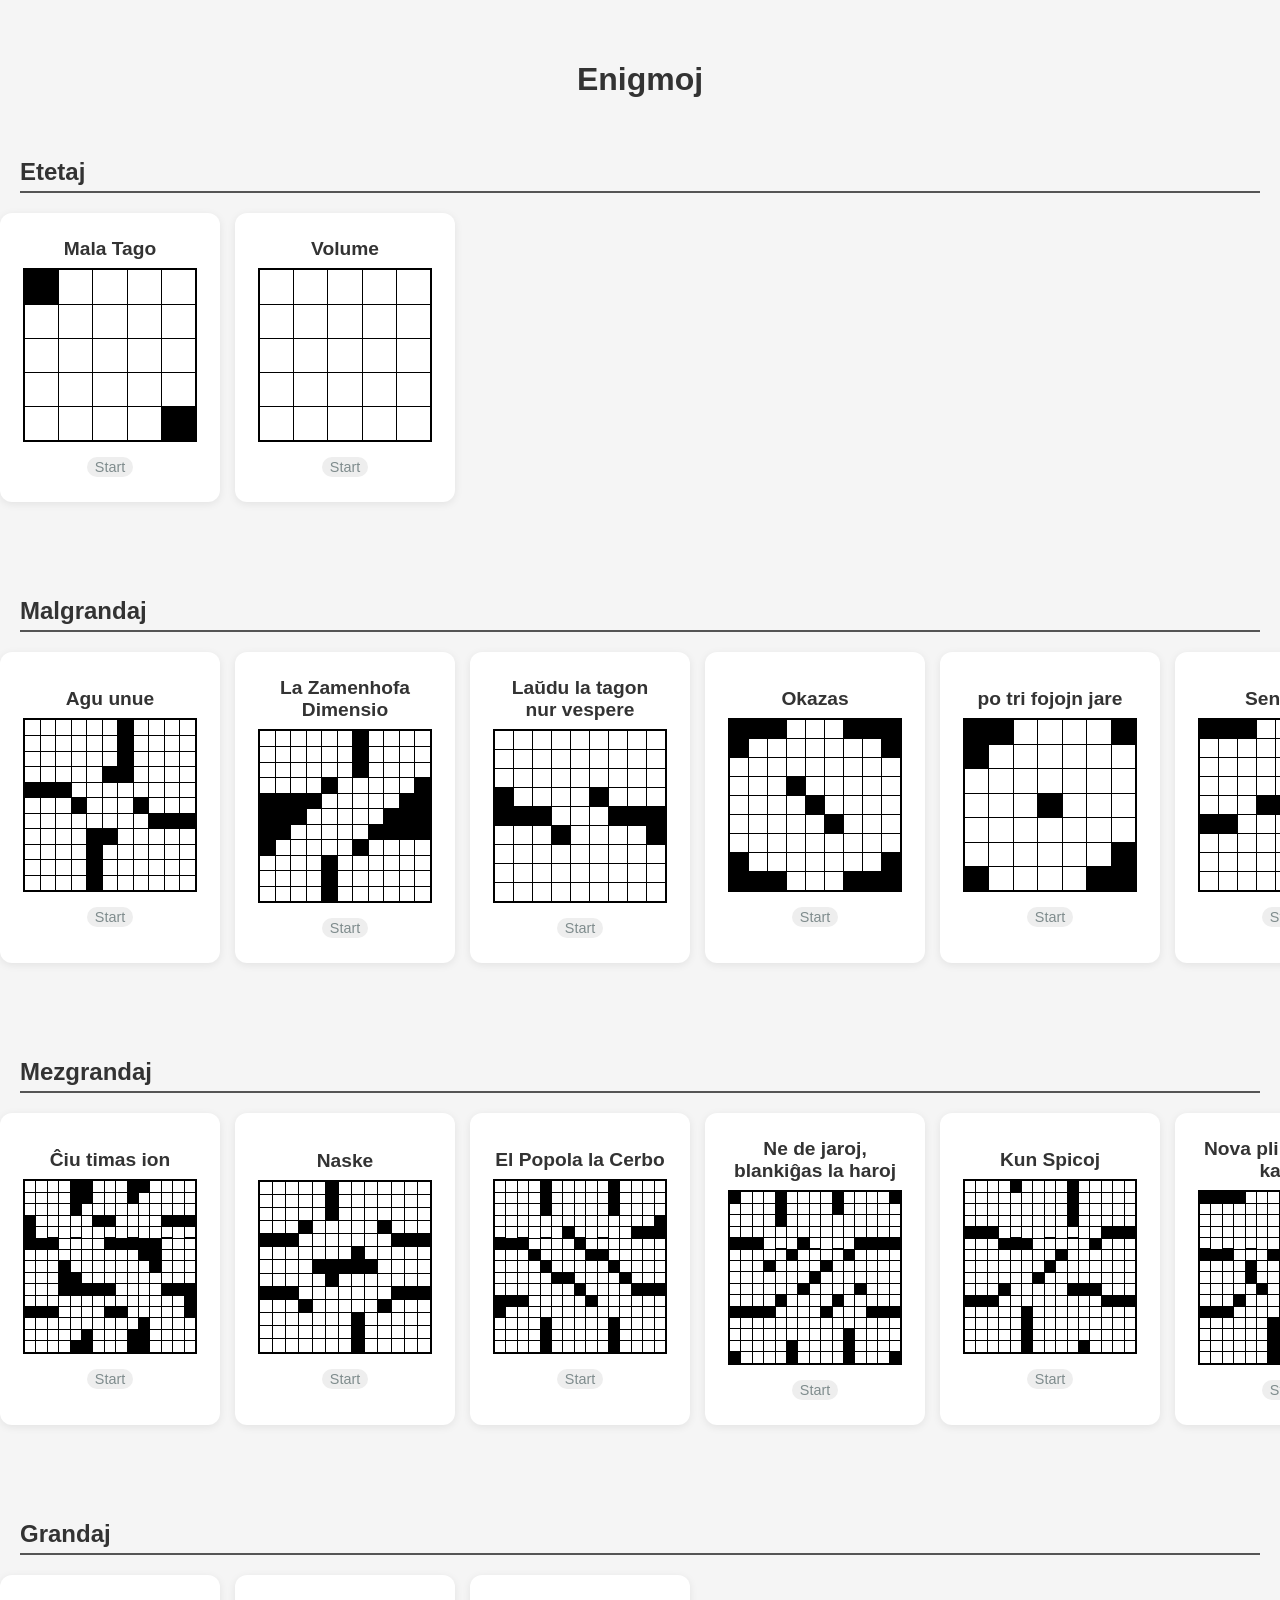
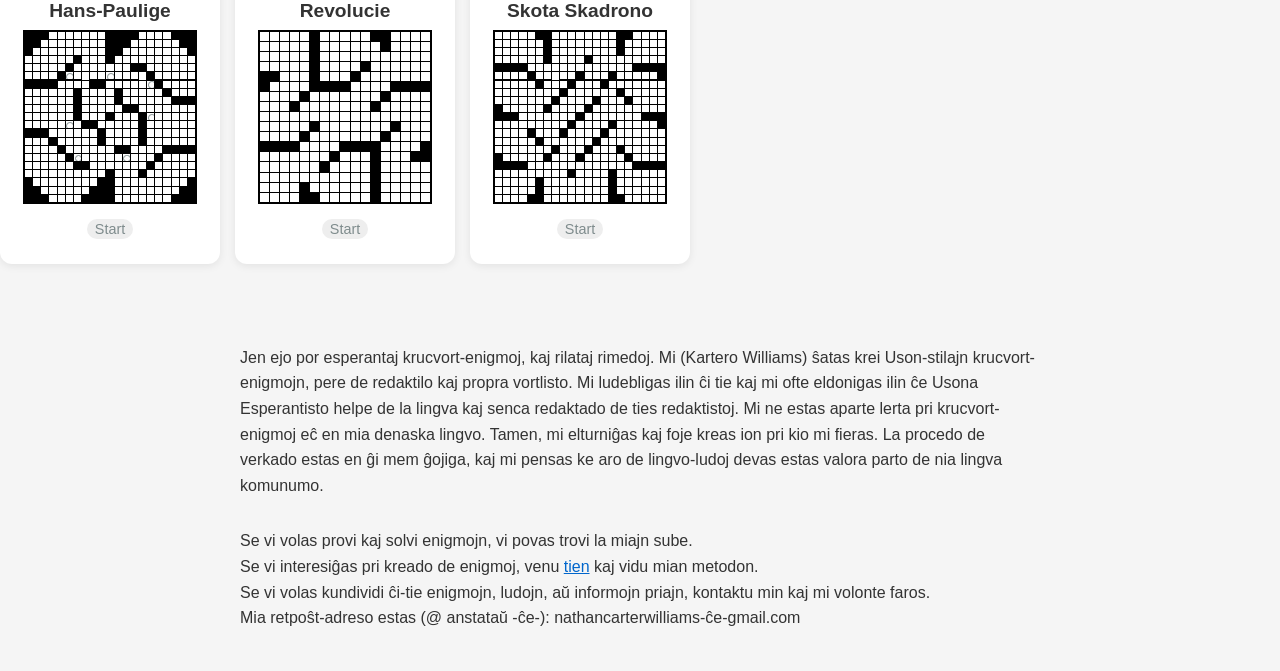
==== commit 60cf9403: "update site" ====
--- a/index.html
+++ b/index.html
@@ -53,7 +53,7 @@
     <div id="game-view">
         <div class="game-header">
             <button class="back-btn" onclick="showList()">←</button>
-            <h2 id="game-title" style="margin: 0; font-size: 2.5em; color: #333;"></h2>
+            <h2 id="game-title" style="margin: 0; font-size: 2.5em; color: var(--text-main);"></h2>
             <div id="timer-display">00:00</div>
             <div class="menu-container">
                 <button class="hamburger-btn" onclick="toggleMenu()">☰</button>
--- a/styles.css
+++ b/styles.css
@@ -24,34 +24,38 @@
     --menu-bg: #ffffff;
     --menu-hover: #f5f5f5;
     --link-color: #0066cc;
+    --link-visited: #660099;
+    --text-pencil: #7f8c8d;
 }
 
 [data-theme="dark"] {
-    --bg-body: #121212;
-    --bg-card: #1e1e1e;
-    --text-main: #dddddd;
-    --text-secondary: #b0b0b0;
-    --text-muted: #a0a0a0;
-    --grid-border: #121212;
-    --cell-bg: #222222;
-    --cell-block: #121212;
-    --input-focus: #1565c0;
-    --active-word: #263238;
-    --active-clue-bg: #3e2723;
-    --active-clue-border: #fbc02d;
-    --clue-filled: #666666;
-    --keyboard-bg: #333333;
-    --key-bg: #424242;
-    --key-text: #f0f0f0;
-    --key-active: #616161;
-    --modal-bg: #1e1e1e;
-    --modal-overlay: rgba(0,0,0,0.7);
-    --progress-bg: #424242;
-    --clue-bar-bg: #1e1e1e;
-    --clue-bar-border: #333333;
-    --menu-bg: #1e1e1e;
-    --menu-hover: #333333;
-    --link-color: #64b5f6;
+    --bg-body: #2C2C2C;
+    --bg-card: #383838;
+    --text-main: #E4E4E4;
+    --text-secondary: #B0B0B0;
+    --text-muted: #808080;
+    --grid-border: #1a1a1a;
+    --cell-bg: #383838;
+    --cell-block: #1f1f20;
+    --input-focus: #978c9e;
+    --active-word: #4A3B55;
+    --active-clue-bg: #47414e;
+    --active-clue-border: #B39CD0;
+    --clue-filled: #707070;
+    --keyboard-bg: #202020;
+    --key-bg: #383838;
+    --key-text: #E4E4E4;
+    --key-active: #505050;
+    --modal-bg: #383838;
+    --modal-overlay: rgba(44, 44, 44, 0.8);
+    --progress-bg: #505050;
+    --clue-bar-bg: #202020;
+    --clue-bar-border: #505050;
+    --menu-bg: #383838;
+    --menu-hover: #505050;
+    --link-color: #A8DADC;
+    --link-visited: #FFC1CC;
+    --text-pencil: #A0A0A0;
 }
 
 body {
@@ -62,6 +66,9 @@
     background: var(--bg-body);
     color: var(--text-main);
 }
+
+a { color: var(--link-color); }
+a:visited { color: var(--link-visited); }
 
 /* List View Styles */
 #list-view { margin: 0 auto; padding-top: 20px; }
@@ -189,6 +196,7 @@
     box-sizing: border-box;
     touch-action: pan-y;
 }
+.cell input.pencil { color: var(--text-pencil); }
 .cell input:focus { background-color: var(--input-focus); }
 .cell.active-word { background-color: var(--active-word); }
 
@@ -266,7 +274,6 @@
 #timer-display {
     font-family: monospace;
     font-size: 1.2em;
-    margin-right: 10px;
     color: var(--text-main);
     white-space: nowrap;
 }
@@ -274,6 +281,9 @@
 /* Menu Styles */
 .menu-container {
     position: relative;
+    display: flex;
+    align-items: center;
+    gap: 8px;
 }
 .hamburger-btn {
     background: none;
@@ -309,7 +319,20 @@
 }
 .menu-item:last-child { border-bottom: none; }
 .menu-item:hover { background-color: var(--menu-hover); }
+.menu-item.pencil-active { background-color: var(--active-word); font-weight: bold; }
 .menu-item.mobile-only { display: none; }
+
+.icon-btn {
+    background: none;
+    border: none;
+    font-size: 1.5em;
+    cursor: pointer;
+    padding: 0 8px;
+    color: var(--text-secondary);
+    line-height: 1;
+}
+.icon-btn:hover { color: var(--text-main); }
+.icon-btn.active { color: var(--link-color); }
 
 .cell input.correct { color: #2e7d32; }
 .cell input.incorrect { color: #c62828; }
@@ -410,7 +433,7 @@
     width: 400px;
 }
 .modal-title { font-size: 1.5em; margin-bottom: 10px; font-weight: bold; }
-.modal-message { margin-bottom: 20px; color: #555; }
+.modal-message { margin-bottom: 20px; color: var(--text-secondary); }
 .modal-btn {
     padding: 10px 20px;
     border: none;
@@ -517,7 +540,6 @@
     }
     #timer-display {
         font-size: 1em;
-        margin-right: 5px;
     }
     .back-btn { font-size: 0.9em; padding: 6px 12px; }
     #clue-bar {
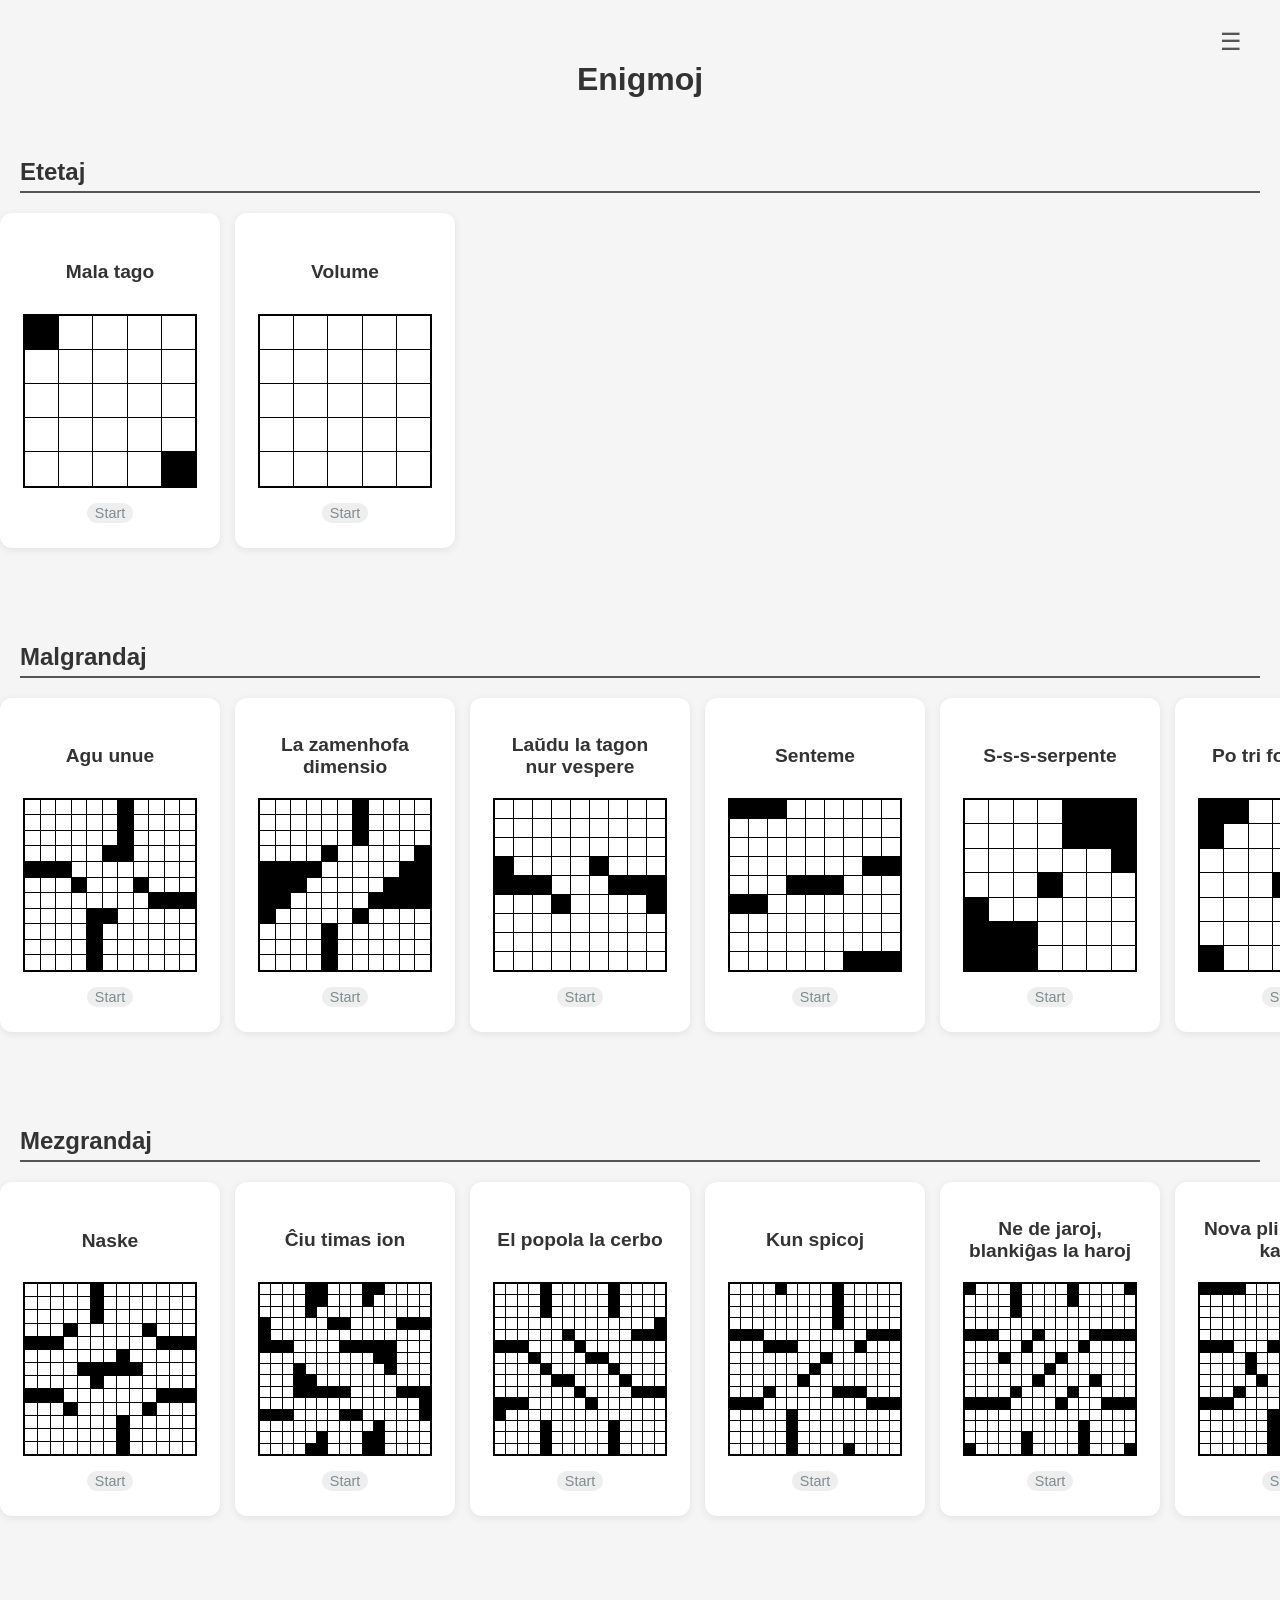
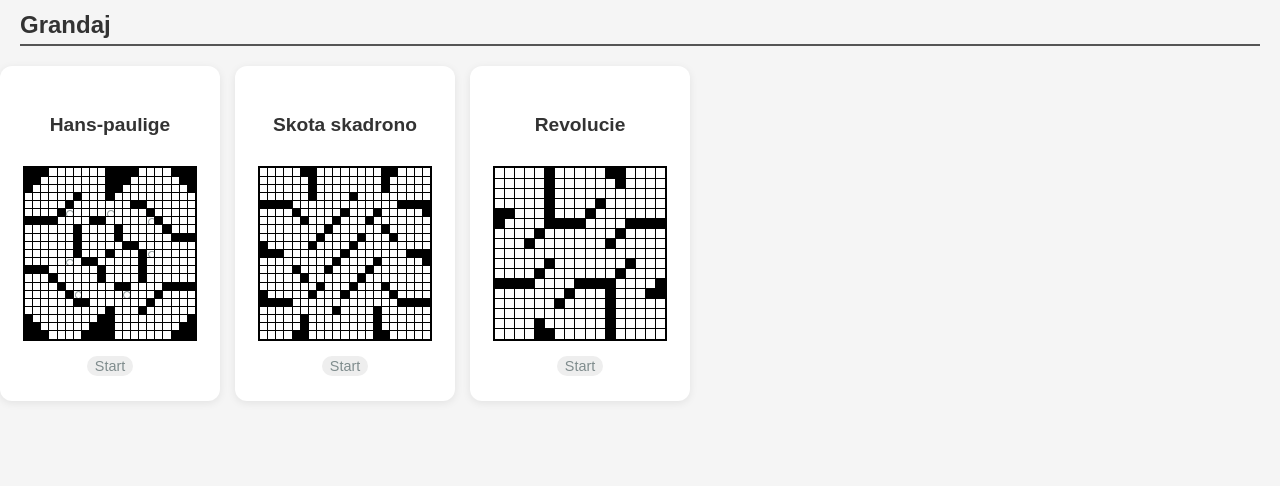
==== commit abef9a94: "site changes" ====
--- a/index.html
+++ b/index.html
@@ -26,27 +26,6 @@
         <h1>Enigmoj</h1>
         
         <div class="puzzle-list" id="list-all"></div>
-
-        <div class="view-container active" style="display: block; margin-bottom: 30px;">
-            <article>
-                <p>Jen ejo por esperantaj krucvort-enigmoj, kaj rilataj rimedoj. 
-                Mi (Kartero Williams) ŝatas krei Uson-stilajn krucvort-enigmojn, pere de redaktilo kaj propra vortlisto.
-                Mi ludebligas ilin ĉi tie kaj mi ofte eldonigas ilin ĉe Usona Esperantisto helpe de la lingva kaj senca redaktado de ties redaktistoj.
-                Mi ne estas aparte lerta pri krucvort-enigmoj eĉ en mia denaska lingvo.
-                Tamen, mi elturniĝas kaj foje kreas ion pri kio mi fieras.
-                La procedo de verkado estas en ĝi mem ĝojiga, kaj mi pensas ke aro de lingvo-ludoj devas estas valora parto de nia lingva komunumo.</p>
-            </article>
-        </div>
-
-
-        <div class="view-container active" style="display: block; margin-top: 30px;">
-            <article>
-                <p>Se vi volas provi kaj solvi enigmojn, vi povas trovi la miajn sube.<br>
-                Se vi interesiĝas pri kreado de enigmoj, venu <a href="rimedoj.html">tien</a> kaj vidu mian metodon.<br>
-                Se vi volas kundividi ĉi-tie enigmojn, ludojn, aŭ informojn priajn, kontaktu min kaj mi volonte faros.<br>
-                Mia retpoŝt-adreso estas (@ anstataŭ -ĉe-): nathancarterwilliams-ĉe-gmail.com</p>
-            </article>
-        </div>
     </div>
 
     <!-- GAME VIEW -->
@@ -154,6 +133,27 @@
         </div>
     </div>
 
+    <div id="about-content" style="display: none;">
+        <div class="view-container active" style="display: block; margin-bottom: 30px;">
+            <article>
+                <p>Jen ejo por esperantaj krucvort-enigmoj, kaj rilataj rimedoj. 
+                Mi (Kartero Williams) ŝatas krei Uson-stilajn krucvort-enigmojn, pere de redaktilo kaj propra vortlisto.
+                Mi ludebligas ilin ĉi tie kaj mi ofte eldonigas ilin ĉe Usona Esperantisto helpe de la lingva kaj senca redaktado de ties redaktistoj.
+                Mi ne estas aparte lerta pri krucvort-enigmoj eĉ en mia denaska lingvo.
+                Tamen, mi elturniĝas kaj foje kreas ion pri kio mi fieras.
+                La procedo de verkado estas en ĝi mem ĝojiga, kaj mi pensas ke aro de lingvo-ludoj devas estas valora parto de nia lingva komunumo.</p>
+            </article>
+        </div>
+        <div class="view-container active" style="display: block; margin-top: 30px;">
+            <article>
+                <p>Se vi volas provi kaj solvi enigmojn, vi povas trovi la miajn sube.<br>
+                Se vi interesiĝas pri kreado de enigmoj, venu <a href="rimedoj.html">tien</a> kaj vidu mian metodon.<br>
+                Se vi volas kundividi ĉi-tie enigmojn, ludojn, aŭ informojn priajn, kontaktu min kaj mi volonte faros.<br>
+                Mia retpoŝt-adreso estas (@ anstataŭ -ĉe-): nathancarterwilliams-ĉe-gmail.com</p>
+            </article>
+        </div>
+    </div>
+
     <script type="module" src="js/main.js"></script>
 </body>
 </html>
--- a/styles.css
+++ b/styles.css
@@ -9,6 +9,7 @@
     --cell-block: #000000;
     --input-focus: #bbdefb;
     --active-word: #e1f5fe;
+    --related-word-bg: #faf9ea;
     --active-clue-bg: #fff9c4;
     --active-clue-border: #fbc02d;
     --clue-filled: #8c8c8c;
@@ -39,6 +40,7 @@
     --cell-block: #1f1f20;
     --input-focus: #978c9e;
     --active-word: #4A3B55;
+    --related-word-bg: #38343d;
     --active-clue-bg: #47414e;
     --active-clue-border: #B39CD0;
     --clue-filled: #707070;
@@ -199,6 +201,7 @@
 .cell input.pencil { color: var(--text-pencil); }
 .cell input:focus { background-color: var(--input-focus); }
 .cell.active-word { background-color: var(--active-word); }
+.cell.related-word:not(.active-word), .clue-item.related-clue { background-color: var(--related-word-bg); }
 
 .cell.circle::after {
     content: '';
@@ -367,6 +370,12 @@
     display: flex;
     align-items: center;
     justify-content: center;
+    cursor: pointer;
+    user-select: none;
+}
+#current-clue-display:active {
+    background-color: rgba(0,0,0,0.05);
+    border-radius: 4px;
 }
 .clue-nav {
     background: none;
@@ -543,7 +552,7 @@
     }
     .back-btn { font-size: 0.9em; padding: 6px 12px; }
     #clue-bar {
-        padding: 15px 10px calc(15px + env(safe-area-inset-bottom, 0px));
+        padding: 10px 10px calc(10px + env(safe-area-inset-bottom, 0px));
         position: fixed;
         bottom: 0;
         left: 0;
@@ -556,7 +565,7 @@
         transition: bottom 0.2s;
     }
     #current-clue-display {
-        font-size: .9em;
+        font-size: .85em;
         margin: 0;
     }
     body.kb-active #clue-bar {
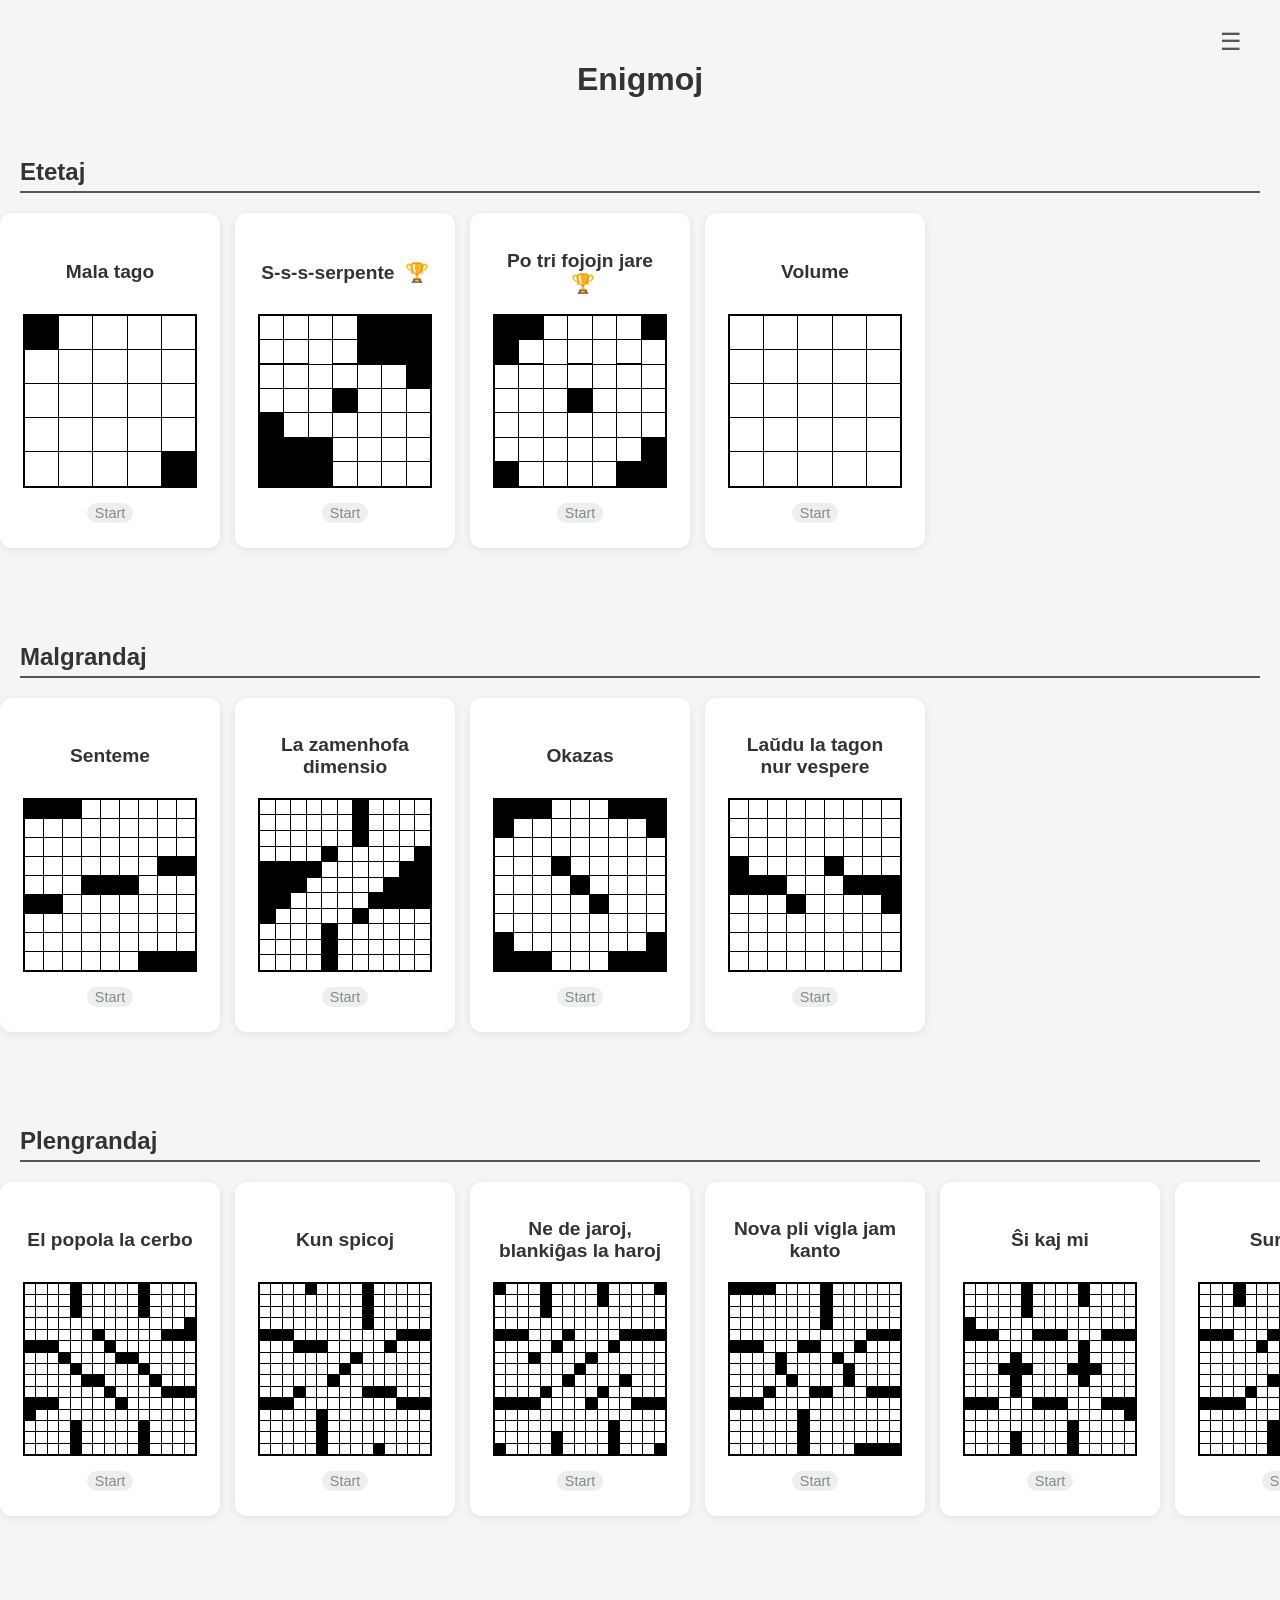
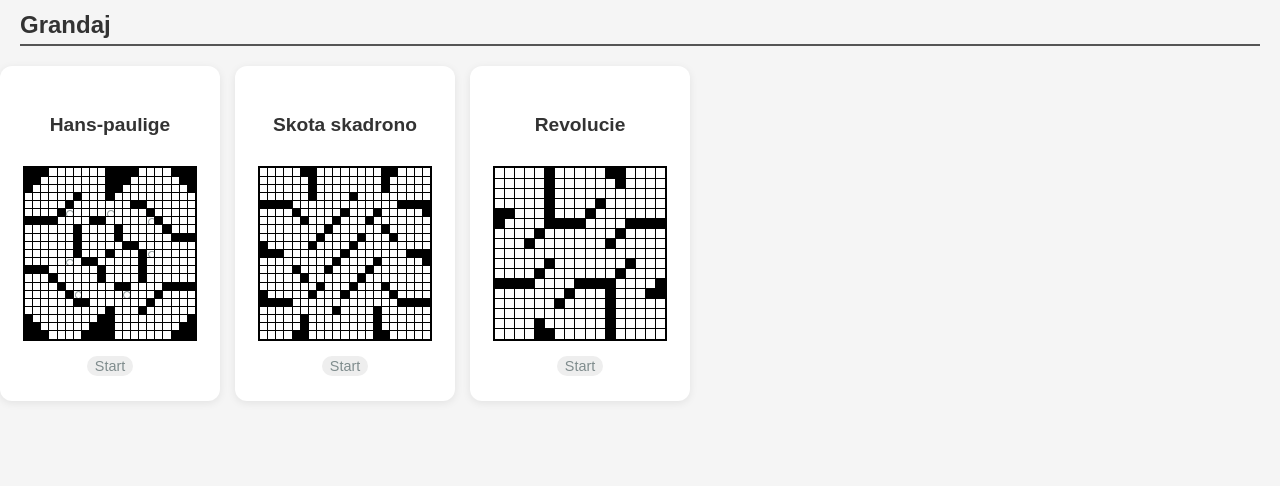
==== commit 5cfad288: "agordoj" ====
--- a/index.html
+++ b/index.html
@@ -17,6 +17,13 @@
         .view-container h2 { border-bottom: 1px solid #ccc; padding-bottom: 5px; margin-top: 30px; }
         .resource-grid { display: grid; grid-template-columns: repeat(auto-fill, minmax(140px, 1fr)); gap: 10px; margin: 20px 0; }
         .resource-grid button { padding: 10px; cursor: pointer; width: 100%; }
+        /* Toggle Switch */
+        .switch { position: relative; display: inline-block; width: 50px; height: 24px; }
+        .switch input { opacity: 0; width: 0; height: 0; }
+        .slider { position: absolute; cursor: pointer; top: 0; left: 0; right: 0; bottom: 0; background-color: #ccc; transition: .4s; border-radius: 34px; }
+        .slider:before { position: absolute; content: ""; height: 16px; width: 16px; left: 4px; bottom: 4px; background-color: white; transition: .4s; border-radius: 50%; }
+        input:checked + .slider { background-color: #2196F3; }
+        input:checked + .slider:before { transform: translateX(26px); }
     </style>
 </head>
 <body>
@@ -43,6 +50,7 @@
                     <button class="menu-item mobile-only" onclick="openCluesModal(); toggleMenu()">Montri Indikojn</button>
                     <button id="menu-submit-btn" class="menu-item" onclick="openSubmitModal(); toggleMenu()" style="display: none;">Submit Solution</button>
                     <button class="menu-item" onclick="toggleKeyboard(); toggleMenu()">Ŝalti Klavaron</button>
+                    <button class="menu-item" onclick="openSettingsModal(); toggleMenu()">Agordoj</button>
                     <button class="menu-item" onclick="toggleTheme(); toggleMenu()">Ŝanĝi Helreĝimon</button>
                 </div>
             </div>
@@ -78,6 +86,52 @@
         <button onclick="acceptConsent()">I understand</button>
     </div>
 
+    <!-- SETTINGS MODAL -->
+    <div id="settings-modal" class="modal">
+        <div class="modal-content">
+            <div class="modal-title">Agordoj</div>
+            <div style="text-align: left; margin-bottom: 20px;">
+                <label for="setting-space-action" style="display: block; margin-bottom: 5px; font-weight: bold; color: var(--text-main);">Spaco-klavo:</label>
+                <select id="setting-space-action" style="width: 100%; padding: 8px; border-radius: 4px; border: 1px solid var(--text-secondary); background-color: var(--bg-body); color: var(--text-main);">
+                    <option value="toggle">Baskuli direkton de indiko</option>
+                    <option value="clear">Forviŝi aktivan ĉelon</option>
+                </select>
+            </div>
+            <div style="text-align: left; margin-bottom: 20px; display: flex; align-items: center; justify-content: space-between;">
+                <label for="setting-clock-visible" style="font-weight: bold; color: var(--text-main);">Horloĝo:</label>
+                <label class="switch">
+                    <input type="checkbox" id="setting-clock-visible">
+                    <span class="slider"></span>
+                </label>
+            </div>
+            <div style="text-align: left; margin-bottom: 20px; display: flex; align-items: center; justify-content: space-between;">
+                <label for="setting-advance-on-change" style="font-weight: bold; color: var(--text-main);">Antaŭeniri post direktoŝanĝo:</label>
+                <label class="switch">
+                    <input type="checkbox" id="setting-advance-on-change">
+                    <span class="slider"></span>
+                </label>
+            </div>
+            <div style="text-align: left; margin-bottom: 20px; display: flex; align-items: center; justify-content: space-between;">
+                <label for="setting-skip-filled" style="font-weight: bold; color: var(--text-main);">Pretersalti plenajn ĉelojn post enigo:</label>
+                <label class="switch">
+                    <input type="checkbox" id="setting-skip-filled">
+                    <span class="slider"></span>
+                </label>
+            </div>
+            <div style="text-align: left; margin-bottom: 20px; display: flex; align-items: center; justify-content: space-between;">
+                <label for="setting-advance-on-end" style="font-weight: bold; color: var(--text-main);">Antaŭeniri post fino de vorto:</label>
+                <label class="switch">
+                    <input type="checkbox" id="setting-advance-on-end">
+                    <span class="slider"></span>
+                </label>
+            </div>
+            <div style="display: flex; justify-content: center; gap: 10px;">
+                <button class="modal-btn secondary" onclick="closeSettingsModal()">Nuligi</button>
+                <button class="modal-btn success" onclick="saveSettings()">Konservi</button>
+            </div>
+        </div>
+    </div>
+
     <!-- COMPLETION MODAL -->
     <div id="completion-modal" class="modal">
         <div class="modal-content">
--- a/styles.css
+++ b/styles.css
@@ -593,4 +593,76 @@
         padding-left: 10px;
         padding-right: 10px;
     }
+}
+
+@media print {
+    @page { margin: 1cm; }
+    body { 
+        background: white; 
+        color: black; 
+        padding: 0; 
+        font-size: 12pt;
+    }
+    
+    /* Hide non-printable elements */
+    #list-view, #about-view, #upload-view, 
+    .menu-container, .game-header button, .back-btn, 
+    #virtual-keyboard, #clue-bar, .clue-nav, 
+    #pencil-toggle-btn, #timer-display, #consent-banner,
+    .puzzle-list, .puzzle-category, #home-menu-btn, #home-menu {
+        display: none !important;
+    }
+
+    #game-view { display: block !important; }
+    
+    #game-layout {
+        display: block;
+        margin-top: 0;
+    }
+
+    .game-header {
+        display: block;
+        text-align: center;
+        margin-bottom: 20px;
+    }
+    .game-header h2 {
+        font-size: 24pt;
+        color: black;
+    }
+
+    .crossword-grid {
+        width: 100%;
+        max-width: 500px;
+        margin: 0 auto 20px auto;
+        border: 2px solid black;
+        gap: 0;
+        background-color: transparent !important;
+        --cell-size: calc(500px / var(--grid-cols));
+    }
+    
+    .cell {
+        border: 1px solid black;
+        background-color: white !important;
+        -webkit-print-color-adjust: exact;
+        print-color-adjust: exact;
+    }
+
+    .cell.block {
+        background-color: black !important;
+        border-color: black;
+        -webkit-print-color-adjust: exact;
+        print-color-adjust: exact;
+    }
+
+    #clues-container {
+        display: block !important;
+        height: auto !important;
+        max-height: none !important;
+    }
+    
+    #across-clues, #down-clues {
+        overflow: visible !important;
+        column-count: 2;
+        column-gap: 20px;
+    }
 }
